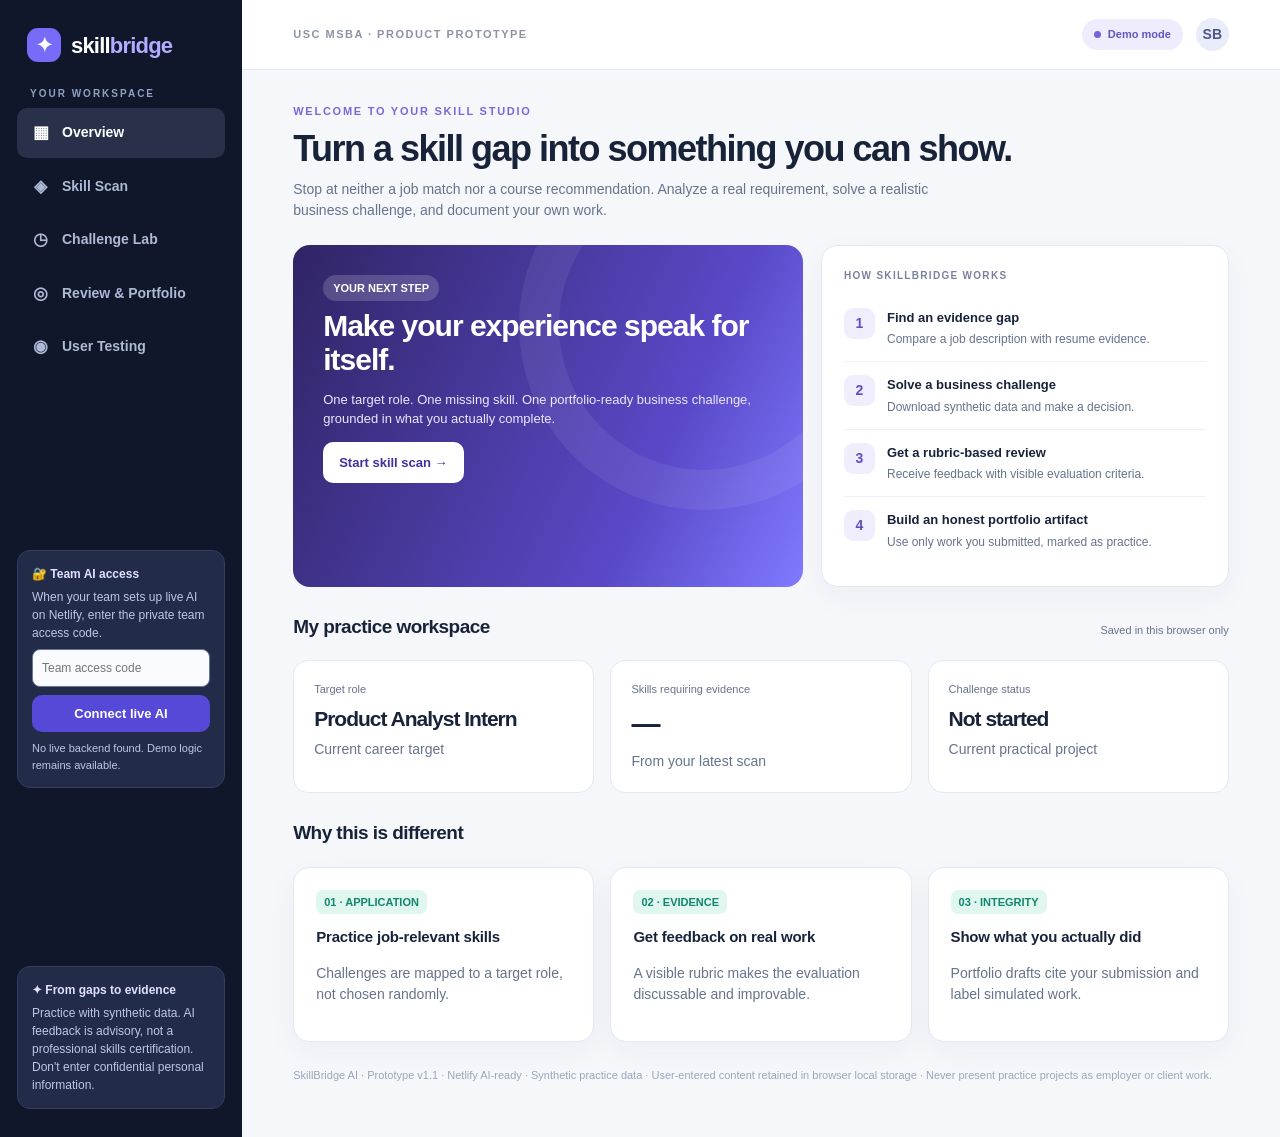
==== public/index.html @ 586b941e "added" ====
<!DOCTYPE html>
<html lang="en"><head><meta charset="UTF-8"><meta name="viewport" content="width=device-width,initial-scale=1.0" />
<title>SkillBridge AI | From Skill Gaps to Proof</title>
<style>
:root{--bg:#f6f7fb;--nav:#10172b;--text:#18233a;--muted:#66738b;--line:#e3e8f2;--accent:#5749d8;--accentlight:#eeecfd;--mint:#0d987b;--mintlight:#dff7ef;--gold:#a66b0e;--goldlight:#fff4da;--card:white;--shadow:0 10px 30px rgba(32,43,80,.045)}*{box-sizing:border-box}body{margin:0;background:var(--bg);color:var(--text);font:14px/1.5 Inter,-apple-system,BlinkMacSystemFont,"Segoe UI",Arial,sans-serif}button,input,textarea,select{font:inherit}button{cursor:pointer}button:focus-visible,a:focus-visible,textarea:focus-visible{outline:3px solid #a5a0ff;outline-offset:2px}.layout{display:flex;min-height:100vh}.sidebar{background:var(--nav);width:242px;flex-shrink:0;padding:28px 17px;color:white;display:flex;flex-direction:column;gap:24px}.logo{font-size:22px;font-weight:850;letter-spacing:-.8px;display:flex;align-items:center;gap:10px;padding:0 10px}.logo-mark{display:grid;place-items:center;background:#766cf9;width:34px;height:34px;border-radius:11px;font-size:20px}.logo b{color:#b3abff}.side-kicker{font-size:10px;text-transform:uppercase;letter-spacing:2px;color:#91a0c1;font-weight:800;padding:0 13px;margin-bottom:7px}.nav{display:flex;flex-direction:column;gap:4px}.nav button{background:transparent;border:0;text-align:left;color:#adb9d5;padding:12px 13px;width:100%;border-radius:10px;display:flex;align-items:center;gap:11px;font-weight:650}.nav button.active,.nav button:hover{background:#28304a;color:#fff}.nav button .sym{font-size:17px;width:21px;text-align:center}.sidebar-bottom{margin-top:auto;background:#222c49;padding:14px;border:1px solid #343d5b;border-radius:13px;font-size:12px;color:#bdc8df}.sidebar-bottom strong{display:block;color:#e2dfff;margin-bottom:5px}.main{flex:1;min-width:0}.topbar{height:70px;background:#fff;border-bottom:1px solid var(--line);display:flex;align-items:center;justify-content:space-between;padding:0 clamp(18px,4vw,52px);gap:12px}.topbar .eyebrow{font-size:11px;letter-spacing:1.5px;font-weight:800;color:#8b93a4}.top-right{display:flex;align-items:center;gap:13px}.mode{display:inline-flex;align-items:center;gap:7px;color:#6158c4;background:var(--accentlight);border-radius:30px;padding:7px 12px;font-weight:750;font-size:11px}.dot{width:7px;height:7px;border-radius:50%;background:#7664dd}.avatar{width:33px;height:33px;display:grid;place-items:center;background:#e9edfa;color:#4f5787;font-weight:850;border-radius:50%}.page{padding:33px clamp(18px,4vw,52px) 54px;max-width:1480px;margin:auto}.page-title{display:flex;align-items:flex-end;justify-content:space-between;gap:20px;margin-bottom:24px}.kicker{font-size:11px;letter-spacing:1.75px;text-transform:uppercase;color:#7868dc;font-weight:850;margin-bottom:8px}h1{font-size:clamp(27px,3vw,36px);letter-spacing:-1.5px;line-height:1.15;margin:0 0 10px;font-weight:850}h2{font-size:19px;letter-spacing:-.55px;margin:0 0 7px}h3{font-size:15px;letter-spacing:-.2px;margin:0 0 7px}.lead{color:var(--muted);font-size:14px;max-width:690px;margin:0}.grid{display:grid;grid-template-columns:1.25fr 1fr;gap:18px}.two{display:grid;grid-template-columns:1fr 1fr;gap:18px}.three{display:grid;grid-template-columns:repeat(3,1fr);gap:16px}.card{background:var(--card);border:1px solid var(--line);border-radius:16px;padding:22px;box-shadow:var(--shadow)}.card.soft{background:#f0effe;border-color:#ddd9fc}.banner{padding:30px;position:relative;overflow:hidden;border-radius:17px;background:linear-gradient(115deg,#302464,#5949c8 70%,#807aff);color:#fff;min-height:210px}.banner:before{content:'';position:absolute;width:290px;height:290px;border-radius:100%;border:40px solid #ffffff11;right:-86px;top:-105px}.banner h2{font-size:30px;letter-spacing:-1px;line-height:1.12;margin:8px 0 13px;max-width:450px}.banner p{font-size:13px;max-width:470px;color:#ebe7ff}.banner .pill{background:#ffffff2c;color:white}.pill{display:inline-flex;padding:5px 10px;background:#f2f2fc;color:#5b56bd;border-radius:100px;font-size:11px;font-weight:800}.btn{display:inline-flex;justify-content:center;align-items:center;gap:8px;padding:11px 16px;border:0;border-radius:10px;background:var(--accent);color:#fff;font-weight:750;font-size:13px;transition:filter .15s;white-space:nowrap}.btn:hover{filter:brightness(1.09)}.btn.secondary{background:#f0eefb;color:#5749c8}.btn.ghost{background:white;border:1px solid #d9deeb;color:#37415e}.btn.dark{background:#fff;color:#3e32a1}.btn.small{padding:8px 11px;font-size:11px}.btn:disabled{opacity:.48;cursor:not-allowed}.stat{padding:20px;background:#fff;border:1px solid var(--line);border-radius:15px}.stat .number{font-size:29px;font-weight:850;letter-spacing:-1px;margin:5px 0}.stat .desc,.muted{color:var(--muted)}.section-head{display:flex;justify-content:space-between;align-items:center;gap:12px;margin:26px 0 12px}.mini{font-size:11px;color:var(--muted)}.step-row{display:flex;gap:12px;align-items:flex-start;padding:13px 0;border-bottom:1px solid #edf0f6}.step-row:last-child{border-bottom:0}.step-index{width:31px;height:31px;background:#f0eefd;color:#5e4fc5;border-radius:9px;display:grid;place-items:center;font-weight:850;flex-shrink:0}.step-row strong{display:block;font-size:13px}.step-row p{margin:3px 0 0;font-size:12px;color:var(--muted)}.progress-track{height:7px;background:#eceffa;border-radius:10px;overflow:hidden}.progress-fill{height:100%;background:#665ad6;border-radius:10px}.tag{display:inline-block;border-radius:7px;padding:4px 8px;background:#eef0f8;color:#626d87;font-size:11px;font-weight:700}.tag.positive{background:var(--mintlight);color:#12866e}.tag.warn{background:var(--goldlight);color:#a06b15}.skill-row{padding:13px 0;border-bottom:1px solid #edf0f5}.skill-row:last-child{border-bottom:0}.skill-top{display:flex;justify-content:space-between;gap:10px;align-items:center;margin-bottom:8px}.input-label{display:block;font-weight:750;font-size:12px;margin:12px 0 7px}.textarea,input[type=text],input[type=number],select{width:100%;border:1px solid #dbe2ef;background:#fff;border-radius:10px;padding:12px 13px;color:#1b2840;outline:none}.textarea:focus,input:focus,select:focus{border-color:#897de8;box-shadow:0 0 0 3px #8177e51a}.textarea{resize:vertical;min-height:150px;line-height:1.55}.textarea.long{min-height:200px}.helper{font-size:11px;color:var(--muted);margin-top:6px}.hstack{display:flex;align-items:center;gap:9px;flex-wrap:wrap}.spaced{display:flex;align-items:center;justify-content:space-between;gap:15px}.hide{display:none!important}.empty{padding:40px 15px;text-align:center;color:var(--muted);border:1px dashed #cfd7e5;border-radius:12px}.empty .emoji{font-size:35px;margin-bottom:8px}.note{font-size:11px;padding:12px 14px;background:#faf6ea;border:1px solid #f4e7c5;color:#8b6b28;border-radius:10px}.note.blue{background:#f1f5fd;border-color:#dfe8f9;color:#54709b}.insight{background:#f7f8fc;border:1px solid #e8ebf4;padding:12px;border-radius:10px;font-size:12px;margin:8px 0}.data-table{width:100%;border-collapse:collapse;font-size:12px}.data-table th,.data-table td{text-align:left;padding:10px 9px;border-bottom:1px solid #edf0f5}.data-table th{color:#75819b;font-size:10px;letter-spacing:.6px;text-transform:uppercase}.data-table td{font-weight:650}.score-ring{width:94px;height:94px;border:11px solid #e9e6fb;border-top-color:#7464dc;border-right-color:#7464dc;border-radius:50%;display:grid;place-items:center;font-size:22px;font-weight:850}.score-card{display:flex;gap:20px;align-items:center}.score-list>div{display:flex;justify-content:space-between;padding:8px 0;border-bottom:1px solid #edf0f6}.score-list>div:last-child{border-bottom:0}.portfolio{background:white;border:1px solid #dce2ef;border-radius:12px;padding:25px}.portfolio-head{border-bottom:3px solid #5c4dd7;padding-bottom:15px;margin-bottom:18px}.portfolio h2{margin:0}.portfolio p{white-space:pre-wrap}.quote{border-left:3px solid #5749d8;padding-left:12px;color:#4f5c77}.toast{position:fixed;bottom:22px;right:26px;color:#fff;background:#202e4d;border-radius:11px;padding:12px 17px;box-shadow:0 13px 24px #1e2d4750;font-size:12px;z-index:10;max-width:350px}.footer{margin-top:25px;color:#9aa5b9;font-size:11px}.chartbar{height:17px;background:#e9eaf5;border-radius:6px;overflow:hidden}.chartbar div{height:100%;background:#7b6cdd;border-radius:6px}.inline-metric{display:flex;justify-content:space-between;align-items:center;margin:12px 0 5px}.subtle-head{color:#78829c;font-size:10px;font-weight:800;text-transform:uppercase;letter-spacing:1.3px;margin:0 0 12px}.challenge-header{background:linear-gradient(115deg,#201a44,#4c3b98);color:#fff;border-radius:15px;padding:25px}.challenge-header h2{font-size:23px}.challenge-header p{color:#dedaf3}.challenge-header .tag{background:#ffffff25;color:#fff}.radio-set{display:flex;flex-wrap:wrap;gap:8px}.radio-set input{display:none}.radio-set label{border:1px solid #dce0ed;border-radius:10px;padding:10px 14px;font-weight:700;color:#66708a;cursor:pointer}.radio-set input:checked+label{border-color:#7264d8;background:#f2efff;color:#5443bc}.checkrow{display:flex;gap:10px;align-items:flex-start}.checkrow input{margin-top:3px}.break{overflow-wrap:anywhere}@media(max-width:1100px){.sidebar{width:210px}.grid,.two{grid-template-columns:1fr}.three{grid-template-columns:1fr 1fr}}@media(max-width:760px){.layout{display:block}.sidebar{width:100%;padding:14px;gap:8px}.logo{font-size:18px}.nav{flex-direction:row;overflow-x:auto}.nav button{white-space:nowrap;font-size:11px;padding:8px 9px}.side-kicker,.sidebar-bottom{display:none}.topbar{height:52px}.page{padding:22px 15px 40px}.three{grid-template-columns:1fr}.page-title{align-items:flex-start;flex-direction:column}.banner h2{font-size:25px}}@media print{.sidebar,.topbar,.no-print{display:none!important}.main,.page{padding:0}.portfolio{border:0}body{background:white}}
</style></head><body>
<div class="layout"><aside class="sidebar"><div class="logo"><span class="logo-mark">✦</span><span>skill<b>bridge</b></span></div><div><div class="side-kicker">YOUR WORKSPACE</div><nav class="nav"><button class="active" data-page="home"><span class="sym">▦</span> Overview</button><button data-page="scan"><span class="sym">◈</span> Skill Scan</button><button data-page="challenge"><span class="sym">◷</span> Challenge Lab</button><button data-page="review"><span class="sym">◎</span> Review & Portfolio</button><button data-page="testing"><span class="sym">◉</span> User Testing</button></nav></div><div class="sidebar-bottom"><strong>🔐 Team AI access</strong><div style="margin:5px 0 7px">When your team sets up live AI on Netlify, enter the private team access code.</div><input id="access-code" type="password" autocomplete="off" placeholder="Team access code" style="padding:9px;width:100%;border:1px solid #67769b;border-radius:8px;background:#fafbff;color:#17213a"/><button onclick="unlockAI()" class="btn" style="width:100%;margin-top:8px;padding:9px">Connect live AI</button><div id="ai-config-hint" style="font-size:11px;margin-top:8px;color:#bdc8df">Checking AI connection…</div></div><div class="sidebar-bottom"><strong>✦ From gaps to evidence</strong>Practice with synthetic data. AI feedback is advisory, not a professional skills certification. Don't enter confidential personal information.</div></aside><main class="main"><header class="topbar"><div class="eyebrow">USC MSBA · PRODUCT PROTOTYPE</div><div class="top-right"><span id="mode-pill" class="mode"><span class="dot"></span>Checking AI…</span><span class="avatar">SB</span></div></header><div class="page">
<section id="page-home"><div class="page-title"><div><div class="kicker">WELCOME TO YOUR SKILL STUDIO</div><h1>Turn a skill gap into something you can show.</h1><p class="lead">Stop at neither a job match nor a course recommendation. Analyze a real requirement, solve a realistic business challenge, and document your own work.</p></div></div><div class="grid"><div class="banner"><span class="pill">YOUR NEXT STEP</span><h2>Make your experience speak for itself.</h2><p>One target role. One missing skill. One portfolio-ready business challenge, grounded in what you actually complete.</p><button class="btn dark" onclick="go('scan')">Start skill scan →</button></div><div class="card"><div class="subtle-head">How SkillBridge works</div><div class="step-row"><div class="step-index">1</div><div><strong>Find an evidence gap</strong><p>Compare a job description with resume evidence.</p></div></div><div class="step-row"><div class="step-index">2</div><div><strong>Solve a business challenge</strong><p>Download synthetic data and make a decision.</p></div></div><div class="step-row"><div class="step-index">3</div><div><strong>Get a rubric-based review</strong><p>Receive feedback with visible evaluation criteria.</p></div></div><div class="step-row"><div class="step-index">4</div><div><strong>Build an honest portfolio artifact</strong><p>Use only work you submitted, marked as practice.</p></div></div></div></div><div class="section-head"><h2>My practice workspace</h2><span class="mini">Saved in this browser only</span></div><div class="three"><div class="stat"><div class="mini">Target role</div><div class="number" style="font-size:21px" id="home-role">Product Analyst</div><div class="desc">Current career target</div></div><div class="stat"><div class="mini">Skills requiring evidence</div><div class="number" id="home-gap">—</div><div class="desc">From your latest scan</div></div><div class="stat"><div class="mini">Challenge status</div><div class="number" style="font-size:21px" id="home-status">Not started</div><div class="desc">Current practical project</div></div></div><div class="section-head"><h2>Why this is different</h2></div><div class="three"><div class="card"><div class="tag positive">01 · APPLICATION</div><h3 style="margin-top:12px">Practice job-relevant skills</h3><p class="muted">Challenges are mapped to a target role, not chosen randomly.</p></div><div class="card"><div class="tag positive">02 · EVIDENCE</div><h3 style="margin-top:12px">Get feedback on real work</h3><p class="muted">A visible rubric makes the evaluation discussable and improvable.</p></div><div class="card"><div class="tag positive">03 · INTEGRITY</div><h3 style="margin-top:12px">Show what you actually did</h3><p class="muted">Portfolio drafts cite your submission and label simulated work.</p></div></div></section>
<section id="page-scan" class="hide"><div class="page-title"><div><div class="kicker">STAGE 01 / TARGET & EVIDENCE</div><h1>Skill Scan</h1><p class="lead">Paste a job description and resume summary. Find which required skills lack explicit evidence in the text—not which skills you do or don't truly possess.</p></div><button class="btn secondary" onclick="loadSample()">↻ Load sample student</button></div><div class="two"><div class="card"><label class="input-label" for="role">Target role</label><input id="role" type="text" value="Product Analyst Intern"/><label class="input-label" for="job">Target job description</label><textarea id="job" class="textarea long" placeholder="Paste a real job description or use the sample..."></textarea><div class="helper">Avoid personal identifiers. Text is retained locally unless you choose the optional AI connection.</div></div><div class="card"><label class="input-label" for="resume">Your resume or experience summary</label><textarea id="resume" class="textarea long" placeholder="Paste your experience, skills and past projects..."></textarea><div class="note blue" style="margin-top:14px"><strong>Important:</strong> A missing keyword is an evidence gap, not proof of missing competence. Review and edit all suggestions yourself.</div></div></div><div class="hstack" style="margin:19px 0"><button class="btn" onclick="scanSkills()">✦ Analyze evidence gaps</button><span class="mini" id="scan-method">Local keyword-based analysis available</span></div><div id="scan-results" class="hide"><div class="section-head"><h2>Skill evidence map</h2><span class="mini">Job wording vs. resume wording</span></div><div class="two"><div class="card"><h3>Required capabilities</h3><div id="skill-list"></div></div><div class="card"><h3>Suggested next challenge</h3><div id="challenge-recommend"></div><div class="note blue" style="margin-top:16px">Skills can be present under different wording. The scan is a starting point for human review; it is not a validated hiring assessment.</div></div></div></div></section>
<section id="page-challenge" class="hide"><div class="page-title"><div><div class="kicker">STAGE 02 / PRACTICAL WORK</div><h1>Challenge Lab</h1><p class="lead">Solve a realistic, synthetic business case. Choose your case, inspect its data and defend a recommendation.</p></div><button class="btn secondary" onclick="downloadCSV()">↓ Download case data (.csv)</button></div><div class="card" style="margin-bottom:16px"><label class="input-label" for="case-select">Choose your practice challenge</label><select id="case-select" onchange="onCaseChange()"><option value="ab">A/B testing · Product Analyst</option><option value="churn">Customer churn · Business Analyst</option><option value="price">Pricing decision · Strategy Analyst</option></select></div><div class="challenge-header"><div class="tag" id="case-tag">PRODUCT EXPERIMENTATION</div><h2 id="case-title" style="margin-top:11px">Should TripNest launch its booking feature?</h2><p id="case-intro"></p></div><div class="two" style="margin-top:16px"><div class="card"><h3>Case dataset</h3><p class="mini">Synthetic practice data — not real company results.</p><div style="overflow-x:auto" id="case-table"></div></div><div class="card"><h3>Your assignment</h3><div id="case-questions"></div><div class="note blue" style="margin-top:15px">Focus on the business outcome, assumptions and the limits of your evidence. Unsupported claims will not earn credit.</div></div></div><div class="card" style="margin-top:16px"><h3>Submit your work</h3><label class="input-label" for="decision">Business decision</label><select id="decision"><option value="">Choose a recommendation...</option><option value="launch">Launch</option><option value="iterate">Iterate / run a longer test</option><option value="no">Do not launch yet</option></select><label class="input-label" for="analysis">Analysis and calculations</label><textarea id="analysis" class="textarea" placeholder="Show your reasoning, calculations and relevant evidence..."></textarea><label class="input-label" for="recommendation">Recommendation and next steps</label><textarea id="recommendation" class="textarea" placeholder="What should the business do? What should be checked next?"></textarea><div class="hstack" style="margin-top:15px"><button class="btn" onclick="evaluate()">✓ Evaluate submission</button><button class="btn secondary" onclick="loadWorkedSample()">Load sample response (demo)</button><span class="mini">Scores are coaching indicators, not independent grades.</span></div></div></section>
<section id="page-review" class="hide"><div class="page-title"><div><div class="kicker">STAGE 03 / REVIEW & EVIDENCE</div><h1>Feedback & Portfolio</h1><p class="lead">See the rubric result and generate a portfolio summary based only on your actual submission.</p></div><button class="btn secondary" onclick="go('challenge')">← Revise challenge</button></div><div id="review-empty" class="empty"><div class="emoji">◎</div><h3>No evaluated submission yet</h3><p>Complete a challenge and click Evaluate submission to receive a rubric-based review.</p><button class="btn" onclick="go('challenge')">Open Challenge Lab</button></div><div id="review-content" class="hide"><div class="two"><div class="card"><h3>Assessment snapshot</h3><div class="score-card"><div class="score-ring"><span id="score-total">—</span></div><div><strong id="score-label">Rubric review</strong><div class="muted mini" id="score-method">5 criteria × 20 points each</div><div class="tag warn" style="margin-top:8px">Advisory only</div></div></div><div class="score-list" id="score-details" style="margin-top:16px"></div></div><div class="card"><h3>Actionable coaching</h3><div id="feedback-list"></div><div class="note blue" style="margin-top:15px">The offline evaluator uses explicit rules and cannot verify whether your calculations are all correct. Have a human review the case if you need authoritative feedback.</div></div></div><div class="section-head"><h2>Portfolio artifact</h2><div class="hstack"><button class="btn secondary small" onclick="downloadPortfolio()">↓ Download Markdown</button><button class="btn ghost small" onclick="window.print()">Print / save PDF</button></div></div><article class="portfolio" id="portfolio"></article></div></section>
<section id="page-testing" class="hide"><div class="page-title"><div><div class="kicker">STAGE 04 / VOICE OF CUSTOMER</div><h1>Prototype feedback</h1><p class="lead">Collect feedback from real testers, export it and document a product improvement. No feedback is prepopulated or invented.</p></div><button class="btn ghost" onclick="exportFeedback()">↓ Export responses (.csv)</button></div><div class="two"><div class="card"><h3>After testing the app...</h3><label class="input-label" for="test-role">Tester description (no name required)</label><select id="test-role"><option>Current USC MSBA student</option><option>Incoming USC MSBA student</option><option>Other student</option><option>Other tester</option></select><label class="input-label" for="test-relevance">Was the skill gap useful?</label><select id="test-relevance"><option value="">Select 1–5</option><option value="1">1 — Not useful</option><option value="2">2</option><option value="3">3</option><option value="4">4</option><option value="5">5 — Very useful</option></select><label class="input-label" for="test-case">Was the practice challenge relevant to your target job?</label><select id="test-case"><option value="">Select 1–5</option><option value="1">1 — Not relevant</option><option value="2">2</option><option value="3">3</option><option value="4">4</option><option value="5">5 — Very relevant</option></select><label class="input-label" for="test-trust">Would you trust the feedback without human review?</label><select id="test-trust"><option value="">Select</option><option>No</option><option>Only with verification</option><option>Yes</option></select><label class="input-label" for="test-improve">What is the single most important improvement?</label><textarea id="test-improve" class="textarea" style="min-height:95px" placeholder="Describe one confusing or missing feature..."></textarea><button class="btn" style="margin-top:15px" onclick="saveFeedback()">Save feedback locally</button><p class="helper">Saved on this device only. If multiple testers use different devices, collect centrally via Google Forms instead.</p></div><div class="card"><h3>Real testing evidence</h3><div class="three" style="grid-template-columns:1fr 1fr"><div class="stat"><div class="mini">Recorded local feedback entries</div><div class="number" id="feedback-count">0</div></div><div class="stat"><div class="mini">Average relevance rating</div><div class="number" id="feedback-avg">—</div></div></div><div class="section-head"><h3>Recent feedback</h3><span class="mini">Actual responses only</span></div><div id="feedback-entries" class="empty">No feedback recorded yet.</div><div class="note" style="margin-top:17px">For the competition: test with real users, collect feedback, make one product change, and show before/after evidence. This app cannot claim those steps are completed until your team does them.</div></div></div></section>
<footer class="footer no-print">SkillBridge AI · Prototype v1.1 · Netlify AI-ready · Synthetic practice data · User-entered content retained in browser local storage · Never present practice projects as employer or client work.</footer>
</div></main></div><div id="toast" class="toast hide"></div>
<script>
'use strict';
const $=id=>document.getElementById(id); const STORE='skillbridge_v1';let state={role:'Product Analyst Intern',job:'',resume:'',skills:[],case:'ab',submission:null,review:null,feedback:[],sampleLoaded:false};
try{const saved=JSON.parse(localStorage.getItem(STORE)||'{}');if(saved&&typeof saved==='object')state={...state,...saved}}catch(e){}
const sampleJob=`Product Analyst Intern: Work with SQL and Python to analyze product metrics, conversion funnels and retention. Design A/B tests, evaluate experiment results and statistical significance, build dashboards, and communicate actionable recommendations to business partners.`;
const sampleResume=`USC MS Business Analytics student. Built SQL queries to segment customer orders, analyzed customer data in Python pandas, created Tableau dashboards, and presented a team analysis to classmates. Interested in product strategy.`;
if(!state.job)state.job=sampleJob;if(!state.resume)state.resume=sampleResume;
const SYNS=[{name:'SQL',terms:['sql','postgresql','mysql','database queries'],key:'sql'},{name:'Python',terms:['python','pandas','numpy'],key:'python'},{name:'A/B Testing',terms:['a/b test','a/b testing','ab test','experimentation','experiment design','controlled experiment'],key:'ab'},{name:'Statistics',terms:['statistics','statistical','p-value','hypothesis testing','confidence interval'],key:'ab'},{name:'Product Metrics',terms:['product metrics','conversion funnel','conversion rate','retention','product analytics'],key:'ab'},{name:'Dashboards',terms:['dashboard','tableau','power bi','looker'],key:'churn'},{name:'Pricing Analysis',terms:['pricing','price elasticity','unit economics','profitability'],key:'price'},{name:'Customer Analytics',terms:['customer segment','customer analytics','cohort analysis','customer churn'],key:'churn'},{name:'Business Communication',terms:['present','stakeholder','business recommendations','communicate'],key:'ab'}];
const CASES={
ab:{label:'PRODUCT EXPERIMENTATION',title:'Should TripNest launch a new booking feature?',intro:'TripNest ran a synthetic A/B experiment on a new booking interface. Bookings increased, but cancellations also increased. Assess the full customer outcome, not just the headline conversion rate.',head:['Group','Visitors','Bookings','Cancellations','Completed stays'],rows:[['Control',2000,100,20,80],['Variant',2000,115,42,73]],csv:'group,visitors,bookings,cancellations,completed_stays\nControl,2000,100,20,80\nVariant,2000,115,42,73\n',questions:['Calculate booking conversion rates for both groups.','Calculate cancellation rates and completed-stay rates.','Recommend launch, iterate, or do not launch, with risks and next steps.'],rubric:[['Booking conversion','booking','5.75'],['Cancellation risk','cancellation','42'],['Completed-stay outcome','completed','73'],['Decision rationale','decision','recommend'],['Uncertainty & next steps','uncertainty','test']]},
churn:{label:'CUSTOMER RETENTION',title:'Which accounts should the company contact first?',intro:'A synthetic subscription company needs a targeted retention plan. Identify accounts showing potential churn signals and propose a responsible intervention.',head:['Customer','Days inactive','Tickets','Monthly $'],rows:[['C101',12,0,120],['C102',62,3,80],['C103',49,2,150],['C104',8,1,110],['C105',75,4,70],['C106',40,0,140],['C107',56,1,95],['C108',67,2,90]],csv:'customer_id,days_inactive,support_tickets,monthly_spend\nC101,12,0,120\nC102,62,3,80\nC103,49,2,150\nC104,8,1,110\nC105,75,4,70\nC106,40,0,140\nC107,56,1,95\nC108,67,2,90\n',questions:['Define a simple transparent risk rule and identify the priority accounts.','Show SQL or describe the filters you would use.','Explain the intervention and how you would validate whether it works.'],rubric:[['Transparent risk rule','risk','45'],['Correct priority accounts','accounts','C102'],['Analytical method','method','SQL'],['Business recommendation','decision','outreach'],['Validation & limitations','uncertainty','test']]},
price:{label:'PRICING STRATEGY',title:'Which price maximizes contribution profit?',intro:'A synthetic subscription product faces three potential price points. Choose a price using contribution profit—not revenue alone—and explain risks to the decision.',head:['Price $','Est. customers','Variable cost / customer'],rows:[[20,500,8],[25,450,8],[30,320,8]],csv:'price,estimated_customers,variable_cost_per_customer\n20,500,8\n25,450,8\n30,320,8\n',questions:['Calculate contribution profit (price minus variable cost) × demand at each price.','Recommend a price and explain why.','Discuss uncertainty in estimated demand and how to test the recommendation.'],rubric:[['Unit economics','unit','variable'],['Profit calculation','calculation','7650'],['Compare alternatives','alternatives','6000'],['Price recommendation','decision','25'],['Risk & verification','uncertainty','test']]}
};
const save=()=>{try{localStorage.setItem(STORE,JSON.stringify(state))}catch(e){}};
const esc=x=>String(x??'').replace(/[&<>"']/g,c=>({'&':'&amp;','<':'&lt;','>':'&gt;','"':'&quot;',"'":'&#39;'}[c]));
function notify(t){$('toast').textContent=t;$('toast').classList.remove('hide');clearTimeout(window.toastHandle);window.toastHandle=setTimeout(()=>$('toast').classList.add('hide'),3800)}
function go(page){for(const x of ['home','scan','challenge','review','testing'])$('page-'+x).classList.toggle('hide',x!==page);document.querySelectorAll('.nav button').forEach(b=>b.classList.toggle('active',b.dataset.page===page));if(page==='home')updateHome();if(page==='review')renderReview();if(page==='testing')renderTest();window.scrollTo({top:0,behavior:'smooth'})}
document.querySelectorAll('.nav button').forEach(b=>b.addEventListener('click',()=>go(b.dataset.page)));
function loadSample(){state.role='Product Analyst Intern';state.job=sampleJob;state.resume=sampleResume;$('role').value=state.role;$('job').value=state.job;$('resume').value=state.resume;save();notify('Sample student and job loaded')}
$('role').value=state.role;$('job').value=state.job;$('resume').value=state.resume;
function includesAny(text,terms){const t=text.toLowerCase();return terms.some(term=>t.includes(term))}
function fallbackScan(job,resume){const req=SYNS.filter(s=>includesAny(job,s.terms)).map(s=>({...s,found:includesAny(resume,s.terms)}));if(!req.length)return SYNS.slice(0,5).map(s=>({...s,found:includesAny(resume,s.terms),source:'generic suggestion'}));return req}
const ACCESS_STORAGE='skillbridge_team_access_session';
let aiEnabled=false, backendConfigured=false;
function updateMode(label,color='#7664dd'){$('mode-pill').innerHTML='<span class="dot" style="background:'+color+'"></span>'+esc(label)}
async function aiRequest(path,payload){
  const code=sessionStorage.getItem(ACCESS_STORAGE)||'';
  const r=await fetch(path,{method:'POST',headers:{'Content-Type':'application/json','X-SkillBridge-Code':code},body:JSON.stringify(payload)});
  let obj={};try{obj=await r.json()}catch(e){throw new Error('Invalid AI server response')}
  if(!r.ok)throw new Error(obj.error||`Request failed (${r.status})`);
  return obj;
}
async function unlockAI(quiet=false){
 const c=$('access-code').value.trim()||sessionStorage.getItem(ACCESS_STORAGE)||'';
 if(!c){if(!quiet)notify('Enter the team access code first.');return}
 try{
  const r=await fetch('/api/status',{method:'POST',headers:{'X-SkillBridge-Code':c}});
  const data=await r.json();if(!r.ok||!data.ai_enabled)throw new Error(data.error||'Incorrect team code');
  sessionStorage.setItem(ACCESS_STORAGE,c);aiEnabled=true;
  updateMode('Live AI connected','#0d987b');
  $('ai-config-hint').textContent='Connected: skill scans and reviews use real AI.';
  $('scan-method').textContent='Live AI connection enabled';
  if(!quiet)notify('AI connected! Try Skill Scan.');
 }catch(e){aiEnabled=false;sessionStorage.removeItem(ACCESS_STORAGE);updateMode('Demo mode');if(!quiet)notify('Could not connect AI: '+e.message)}
}
async function checkAISetup(){
  try{
   const r=await fetch('/api/status');if(!r.ok)throw new Error('No live AI backend');
   const d=await r.json();backendConfigured=!!d.configured;
   if(!backendConfigured){updateMode('Demo mode');$('ai-config-hint').textContent='AI is not configured in Netlify yet.';return}
   updateMode('AI ready · enter code','#c18a36');
   $('ai-config-hint').textContent='AI backend ready. Enter the team access code.';
   const saved=sessionStorage.getItem(ACCESS_STORAGE);if(saved){$('access-code').value=saved;await unlockAI(true)}
  }catch(e){updateMode('Demo mode');$('ai-config-hint').textContent='No live backend found. Demo logic remains available.'}
}
checkAISetup();
async function scanSkills(){state.role=$('role').value.trim()||'Analytics role';state.job=$('job').value.trim();state.resume=$('resume').value.trim();if(!state.job||!state.resume){notify('Add a job description and a resume summary first');return}let found=fallbackScan(state.job,state.resume);let method='Local evidence keyword match';if(aiEnabled){try{const out=await aiRequest('/api/skill-gap',{job:state.job,resume:state.resume});if(Array.isArray(out.skills)&&out.skills.length){found=out.skills.filter(s=>s&&s.name).slice(0,12).map(s=>({name:s.name,found:!!s.found,key:s.key||'ab'}));method='AI text comparison'}}catch(e){notify('AI scan error: '+e.message+' — using demo scan')}}state.skills=found;state.scanMethod=method;state.review=null;state.submission=null;state.sampleLoaded=false;save();renderScan();updateHome();notify('Evidence scan complete: '+method)}
function renderScan(){if(!state.skills.length){$('scan-results').classList.add('hide');return}$('scan-results').classList.remove('hide');$('skill-list').innerHTML=state.skills.map(s=>`<div class="skill-row"><div class="skill-top"><strong>${esc(s.name)}</strong><span class="tag ${s.found?'positive':'warn'}">${s.found?'Evidence found':'Evidence gap'}</span></div><div class="progress-track"><div class="progress-fill" style="width:${s.found?'92%':'28%'};background:${s.found?'#0a9c79':'#cb9226'}"></div></div></div>`).join('');const gaps=state.skills.filter(s=>!s.found);const target=gaps.find(s=>['ab','churn','price'].includes(s.key))||gaps[0];const kind=target?.key||'ab';$('challenge-recommend').innerHTML=`<div class="kicker">RECOMMENDED FOR ${esc(state.role)}</div><h2>${esc(target?.name||'Applied business analysis')}</h2><p class="muted">This capability has limited explicit evidence in the supplied text. Practice it through a short, structured case.</p><div class="insight"><strong>${esc(CASES[kind].title)}</strong><br>${esc(CASES[kind].intro)}</div><button class="btn" onclick="chooseCase('${kind}')">Start recommended challenge →</button><p class="helper">Analysis method: ${esc(state.scanMethod||'Local matching')}</p>`}
function chooseCase(key){state.case=key;save();renderCase();go('challenge')}
function onCaseChange(){state.case=$('case-select').value;state.submission=null;state.review=null;state.sampleLoaded=false;save();renderCase()}
function renderCase(){const d=CASES[state.case]||CASES.ab;$('case-select').value=state.case;$('case-tag').textContent=d.label;$('case-title').textContent=d.title;$('case-intro').textContent=d.intro;$('case-table').innerHTML=`<table class="data-table"><thead><tr>${d.head.map(x=>`<th>${esc(x)}</th>`).join('')}</tr></thead><tbody>${d.rows.map(row=>`<tr>${row.map(x=>`<td>${esc(x)}</td>`).join('')}</tr>`).join('')}</tbody></table>`;$('case-questions').innerHTML=d.questions.map((x,i)=>`<div class="step-row"><span class="step-index">${i+1}</span><p style="color:#293450">${esc(x)}</p></div>`).join('');$('decision').value=state.submission?.case===state.case?state.submission.decision:'';$('analysis').value=state.submission?.case===state.case?state.submission.analysis:'';$('recommendation').value=state.submission?.case===state.case?state.submission.recommendation:''}
function download(name,content,mime='text/plain'){const u=URL.createObjectURL(new Blob([content],{type:mime}));const a=document.createElement('a');a.href=u;a.download=name;document.body.appendChild(a);a.click();a.remove();setTimeout(()=>URL.revokeObjectURL(u),700)}
function downloadCSV(){download(`skillbridge_${state.case}_synthetic.csv`,CASES[state.case].csv,'text/csv')}
const has=(s,p)=>new RegExp(p,'i').test(s);
function rubric(caseName,decision,analysis,recommendation){const text=(analysis+' '+recommendation).toLowerCase();let items=[];
if(caseName==='ab')items=[['Booking conversion',has(text,'5\\.?0?%|5 percent|0\\.05')?20:has(text,'book|conversion|visitors')?10:0,'Control 5.0%; variant 5.75% (+0.75 percentage points).'],['Cancellation risk',has(text,'(42|36\\.?5|20%)')&&has(text,'cancel')?20:has(text,'cancel')?10:0,'Control 20/100=20%; variant 42/115≈36.5%.'],['Completed-stay outcome',has(text,'(73|80|3\\.?65|4\\.?0)')&&has(text,'complet|stay')?20:has(text,'complet|stay')?10:0,'Control 80/2000=4.0%; variant 73/2000=3.65%.'],['Decision rationale',decision==='no'&&has(text,'cancel|complete|risk|outcome')?20:decision&&has(text,'cancel|complete|risk|outcome|book')?10:0,'A defensible answer is do not launch yet; the completed-stay rate fell.'],['Uncertainty and validation',has(text,'(longer|power|sample|statistic|significan|confidence|follow.up|test|segment|replicat)')&&has(text,'(monitor|test|segment|sample|random|uncertain|week|measure)')?20:has(text,'test|sample|uncertain|monitor')?10:0,'Avoid claiming significance from these totals; test over time and monitor completed stays and complaints.']];
if(caseName==='churn')items=[['Transparent risk rule',has(text,'(45|threshold|50 days)')&&has(text,'(ticket|support|inactive)')?20:has(text,'risk|inactive|ticket')?10:0,'An example risk rule is days inactive >45 AND tickets >=2.'],['Priority accounts',has(text,'c102')&&has(text,'c103')&&has(text,'c105')&&has(text,'c108')?20:has(text,'c102|c105')?10:0,'Using that rule: C102, C103, C105 and C108.'],['Analytical method',has(text,'(select|where|and)')&&has(text,'(days|ticket|inactive)')?20:has(text,'sql|filter|query')?10:0,'Show a filter or SQL with both risk conditions.'],['Business recommendation',has(text,'(outreach|contact|support|retention)')&&decision?20:has(text,'contact|retention|support')?10:0,'Explain targeted, respectful outreach and what action the team should take.'],['Validation and limitations',has(text,'(holdout|control|random|test)')&&has(text,'(churn|retention|impact|outcome)')?20:has(text,'test|measure|uncertain')?10:0,'Risk signals are not proof of churn; test outreach with a holdout.']];
if(caseName==='price')items=[['Contribution margin',has(text,'(margin|contribution)')&&has(text,'(cost|variable|price)')?20:has(text,'cost|margin|contribution')?10:0,'Contribution profit = (price−$8)×estimated customers.'],['Correct calculations',has(text,'6000')&&has(text,'7650')&&has(text,'7040')?20:has(text,'7650|7,650')?10:0,'Profits: $6,000 / $7,650 / $7,040 at $20/$25/$30.'],['Compare alternatives',has(text,'(20|\\$20)')&&has(text,'(25|\\$25)')&&has(text,'(30|\\$30)')?20:has(text,'alternative|compare|different')?10:0,'Evaluate all three prices, not just the winner.'],['Price decision',has(text,'(25|\\$25)')&&decision?20:has(text,'25|price')?10:0,'$25 has highest estimated contribution profit.'],['Risk and validation',has(text,'(test|pilot|experiment|elasticity)')&&has(text,'(demand|estimate|uncertain|customer)')?20:has(text,'risk|test|uncertain')?10:0,'Demand estimates are assumptions; run a pilot and assess churn or customer response.']];
return items.map(([name,score,standard])=>({name,score,standard,note:score===20?'Core evidence detected':score===10?'Partial evidence found — check the criterion':'No matching evidence found in the written answer'}))}
async function evaluate(){const decision=$('decision').value,analysis=$('analysis').value.trim(),recommendation=$('recommendation').value.trim();if(!decision||analysis.length<25||recommendation.length<20){notify('Choose a decision and add a substantive analysis and recommendation');return}state.submission={case:state.case,decision,analysis,recommendation,completed_at:new Date().toISOString()};let items=rubric(state.case,decision,analysis,recommendation);let method='Deterministic keyword-coaching rubric';if(aiEnabled){try{const d=await aiRequest('/api/review',{case:state.case,case_context:CASES[state.case],submission:state.submission});if(Array.isArray(d.criteria)&&d.criteria.length===5){items=d.criteria.map((r,i)=>({name:String(r.name||items[i].name),score:Math.max(0,Math.min(20,Number(r.score)||0)),note:String(r.note||''),standard:items[i].standard}));method='AI rubric review'}}catch(e){notify('AI review error: '+e.message+' — using demo rubric')}}state.review={items,total:items.reduce((a,b)=>a+b.score,0),method,date:new Date().toISOString()};save();updateHome();go('review');notify('Submission evaluated; portfolio draft is ready')}
function renderReview(){const hasResult=!!state.review&&!!state.submission;$('review-empty').classList.toggle('hide',hasResult);$('review-content').classList.toggle('hide',!hasResult);if(!hasResult)return;const r=state.review;$('score-total').textContent=r.total+'/100';$('score-label').textContent=r.total>=80?'Strong first draft':r.total>=50?'Good start — revise':'Needs deeper evidence';$('score-method').textContent=r.method;$('score-details').innerHTML=r.items.map(x=>`<div><span>${esc(x.name)}</span><strong>${x.score}/20</strong></div>`).join('');$('feedback-list').innerHTML=r.items.map(x=>`<div class="insight"><strong>${esc(x.name)} · ${x.score}/20</strong><p style="margin:4px 0">${esc(x.note)}</p><span class="muted">Reference check: ${esc(x.standard)}</span></div>`).join('');const s=state.submission,caseObj=CASES[s.case],decisionLabel={launch:'Launch',iterate:'Iterate or extend the test',no:'Do not launch yet'}[s.decision];$('portfolio').innerHTML=`<div class="portfolio-head"><div class="kicker">${state.sampleLoaded?'WORKED EXAMPLE / DEMO ANSWER':'PRACTICE CASE STUDY · SYNTHETIC DATA'}</div><h2>${esc(caseObj.title)}</h2><p class="mini">Developed through SkillBridge · ${esc(new Date(s.completed_at).toLocaleDateString())} · ${esc(state.role)}</p></div><h3>Business context</h3><p>${esc(caseObj.intro)}</p><h3>Data and task</h3><p>${esc(caseObj.questions.join(' '))}</p><h3>My analysis</h3><p>${esc(s.analysis)}</p><h3>My recommendation</h3><p><strong>${esc(decisionLabel)}.</strong> ${esc(s.recommendation)}</p><h3>Learning evidence</h3><p>The student's submitted solution was reviewed using a transparent practice rubric. This review is not independent proof of professional competence.</p><div class="note"><strong>Disclosure:</strong> Simulated educational project. Dataset is synthetic. ${state.sampleLoaded?'This response was provided by the app as a worked example, not created by the student. ':''}Not employer work, client work, or a validated professional certification.</div>`}
function makeMarkdown(){const s=state.submission;if(!s)return'';const c=CASES[s.case];return `# ${c.title}\n\n**${state.sampleLoaded?'WORKED EXAMPLE PROVIDED BY THE APP — NOT STUDENT-ORIGINAL WORK':'Practice project — synthetic data (not client work)'}**\n\nTarget role: ${state.role}\nDate: ${new Date(s.completed_at).toLocaleDateString()}\n\n## Business context\n${c.intro}\n\n## Assignment\n${c.questions.map(x=>'- '+x).join('\n')}\n\n## My analysis\n${s.analysis}\n\n## Decision\n${({launch:'Launch',iterate:'Iterate / run a longer test',no:'Do not launch yet'})[s.decision]}\n\n## My recommendation and next steps\n${s.recommendation}\n\n## Disclosure\nThis is a synthetic educational challenge and not actual company work. ${state.sampleLoaded?'The written response was loaded from the built-in worked sample, not created independently by the student. ':''}AI or rule-based rubric feedback should be verified independently.\n`}
function downloadPortfolio(){if(!state.submission){notify('Complete a challenge first');return}download(`skillbridge_${state.submission.case}_portfolio.md`,makeMarkdown(),'text/markdown')}
function loadWorkedSample(){const variants={ab:{decision:'no',analysis:'Control booking conversion was 100/2000 = 5.0%; variant 115/2000 = 5.75% (+0.75 percentage points). Cancellations increased: control 20/100 = 20%; variant 42/115 = 36.5%. Completed stays fell from 80 to 73, or from 4.0% to 3.65% of visitors. This is a worse final customer outcome despite more bookings.',recommendation:'Do not launch yet. Investigate why cancellation risk increased. Run a longer randomized test across weekdays and weekends, measure completed stays and complaints, and estimate uncertainty before a rollout.'},churn:{decision:'iterate',analysis:'An example transparent risk rule is days inactive >45 AND support tickets >=2. Priority accounts: C102, C103, C105, C108. A SQL method is SELECT customer_id FROM accounts WHERE days_inactive > 45 AND support_tickets >= 2; Risk segments describe signals, not confirmed churn.',recommendation:'Iterate a targeted support outreach pilot for the four accounts, measure retention with a randomized holdout, and monitor complaint rates. Confirm business and consent constraints before contact.'},price:{decision:'iterate',analysis:'Contribution profit = (price - variable cost) × customers. At $20: (20-8)×500=$6000. At $25: (25-8)×450=$7650. At $30: (30-8)×320=$7040. The middle price wins on estimated contribution profit, though these demand estimates are assumptions.',recommendation:'Pilot $25 pricing, then test demand elasticity, conversion and retention. Monitor customer reaction and reassess the projections before an irreversible launch.'}};const s=variants[state.case];$('decision').value=s.decision;$('analysis').value=s.analysis;$('recommendation').value=s.recommendation;state.sampleLoaded=true;save();notify('Worked example loaded — exports will be labeled as sample work')}
function updateHome(){$('home-role').textContent=state.role||'Not selected';$('home-gap').textContent=state.skills.length?state.skills.filter(x=>!x.found).length:'—';$('home-status').textContent=state.review?'Reviewed':state.submission?'Submitted':'Not started'}
function saveFeedback(){const role=$('test-role').value,relevance=$('test-relevance').value,caseRel=$('test-case').value,trust=$('test-trust').value,improve=$('test-improve').value.trim();if(!relevance||!caseRel||!trust||improve.length<5){notify('Please fill in both ratings, trust and an improvement suggestion');return}state.feedback.push({role,relevance:Number(relevance),case_relevance:Number(caseRel),trust,improvement:improve,date:new Date().toISOString()});save();$('test-relevance').value='';$('test-case').value='';$('test-trust').value='';$('test-improve').value='';renderTest();notify('Feedback saved locally — export before changing devices')}
function renderTest(){const items=state.feedback||[];$('feedback-count').textContent=items.length;$('feedback-avg').textContent=items.length?(items.reduce((t,x)=>t+x.case_relevance,0)/items.length).toFixed(1)+'/5':'—';$('feedback-entries').classList.toggle('empty',!items.length);$('feedback-entries').innerHTML=items.length?items.slice(-6).reverse().map(x=>`<div class="insight"><strong>${esc(x.role)} · Challenge relevance ${x.case_relevance}/5</strong><p style="margin:5px 0">${esc(x.improvement)}</p><span class="mini">${esc(new Date(x.date).toLocaleString())}</span></div>`).join(''):'No feedback recorded yet.'}
function csvCell(s){return '"'+String(s??'').replace(/"/g,'""')+'"'}
function exportFeedback(){const items=state.feedback||[];if(!items.length){notify('No feedback exists yet. Nothing to export.');return}const cols=['date','role','relevance','case_relevance','trust','improvement'];const csv=cols.join(',')+'\n'+items.map(x=>cols.map(c=>csvCell(x[c])).join(',')).join('\n');download('skillbridge_actual_local_feedback.csv',csv,'text/csv')}
renderCase();renderScan();renderTest();updateHome();
</script></body></html>
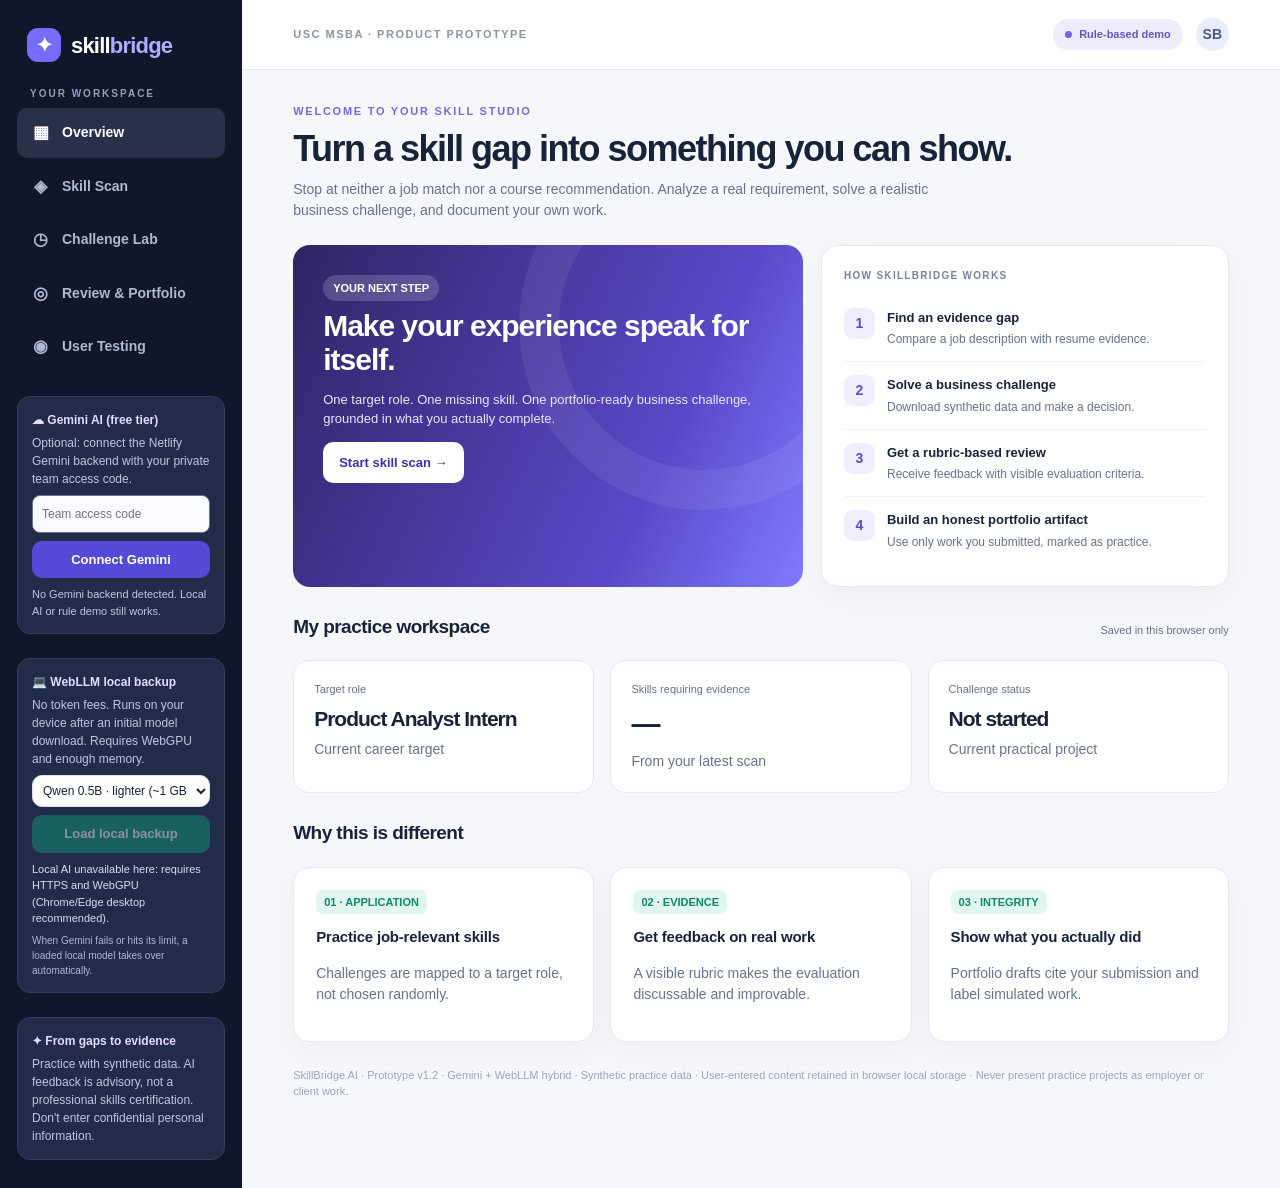
==== commit 0fc71b29: "Update" ====
--- a/public/index.html
+++ b/public/index.html
@@ -4,14 +4,15 @@
 <style>
 :root{--bg:#f6f7fb;--nav:#10172b;--text:#18233a;--muted:#66738b;--line:#e3e8f2;--accent:#5749d8;--accentlight:#eeecfd;--mint:#0d987b;--mintlight:#dff7ef;--gold:#a66b0e;--goldlight:#fff4da;--card:white;--shadow:0 10px 30px rgba(32,43,80,.045)}*{box-sizing:border-box}body{margin:0;background:var(--bg);color:var(--text);font:14px/1.5 Inter,-apple-system,BlinkMacSystemFont,"Segoe UI",Arial,sans-serif}button,input,textarea,select{font:inherit}button{cursor:pointer}button:focus-visible,a:focus-visible,textarea:focus-visible{outline:3px solid #a5a0ff;outline-offset:2px}.layout{display:flex;min-height:100vh}.sidebar{background:var(--nav);width:242px;flex-shrink:0;padding:28px 17px;color:white;display:flex;flex-direction:column;gap:24px}.logo{font-size:22px;font-weight:850;letter-spacing:-.8px;display:flex;align-items:center;gap:10px;padding:0 10px}.logo-mark{display:grid;place-items:center;background:#766cf9;width:34px;height:34px;border-radius:11px;font-size:20px}.logo b{color:#b3abff}.side-kicker{font-size:10px;text-transform:uppercase;letter-spacing:2px;color:#91a0c1;font-weight:800;padding:0 13px;margin-bottom:7px}.nav{display:flex;flex-direction:column;gap:4px}.nav button{background:transparent;border:0;text-align:left;color:#adb9d5;padding:12px 13px;width:100%;border-radius:10px;display:flex;align-items:center;gap:11px;font-weight:650}.nav button.active,.nav button:hover{background:#28304a;color:#fff}.nav button .sym{font-size:17px;width:21px;text-align:center}.sidebar-bottom{margin-top:auto;background:#222c49;padding:14px;border:1px solid #343d5b;border-radius:13px;font-size:12px;color:#bdc8df}.sidebar-bottom strong{display:block;color:#e2dfff;margin-bottom:5px}.main{flex:1;min-width:0}.topbar{height:70px;background:#fff;border-bottom:1px solid var(--line);display:flex;align-items:center;justify-content:space-between;padding:0 clamp(18px,4vw,52px);gap:12px}.topbar .eyebrow{font-size:11px;letter-spacing:1.5px;font-weight:800;color:#8b93a4}.top-right{display:flex;align-items:center;gap:13px}.mode{display:inline-flex;align-items:center;gap:7px;color:#6158c4;background:var(--accentlight);border-radius:30px;padding:7px 12px;font-weight:750;font-size:11px}.dot{width:7px;height:7px;border-radius:50%;background:#7664dd}.avatar{width:33px;height:33px;display:grid;place-items:center;background:#e9edfa;color:#4f5787;font-weight:850;border-radius:50%}.page{padding:33px clamp(18px,4vw,52px) 54px;max-width:1480px;margin:auto}.page-title{display:flex;align-items:flex-end;justify-content:space-between;gap:20px;margin-bottom:24px}.kicker{font-size:11px;letter-spacing:1.75px;text-transform:uppercase;color:#7868dc;font-weight:850;margin-bottom:8px}h1{font-size:clamp(27px,3vw,36px);letter-spacing:-1.5px;line-height:1.15;margin:0 0 10px;font-weight:850}h2{font-size:19px;letter-spacing:-.55px;margin:0 0 7px}h3{font-size:15px;letter-spacing:-.2px;margin:0 0 7px}.lead{color:var(--muted);font-size:14px;max-width:690px;margin:0}.grid{display:grid;grid-template-columns:1.25fr 1fr;gap:18px}.two{display:grid;grid-template-columns:1fr 1fr;gap:18px}.three{display:grid;grid-template-columns:repeat(3,1fr);gap:16px}.card{background:var(--card);border:1px solid var(--line);border-radius:16px;padding:22px;box-shadow:var(--shadow)}.card.soft{background:#f0effe;border-color:#ddd9fc}.banner{padding:30px;position:relative;overflow:hidden;border-radius:17px;background:linear-gradient(115deg,#302464,#5949c8 70%,#807aff);color:#fff;min-height:210px}.banner:before{content:'';position:absolute;width:290px;height:290px;border-radius:100%;border:40px solid #ffffff11;right:-86px;top:-105px}.banner h2{font-size:30px;letter-spacing:-1px;line-height:1.12;margin:8px 0 13px;max-width:450px}.banner p{font-size:13px;max-width:470px;color:#ebe7ff}.banner .pill{background:#ffffff2c;color:white}.pill{display:inline-flex;padding:5px 10px;background:#f2f2fc;color:#5b56bd;border-radius:100px;font-size:11px;font-weight:800}.btn{display:inline-flex;justify-content:center;align-items:center;gap:8px;padding:11px 16px;border:0;border-radius:10px;background:var(--accent);color:#fff;font-weight:750;font-size:13px;transition:filter .15s;white-space:nowrap}.btn:hover{filter:brightness(1.09)}.btn.secondary{background:#f0eefb;color:#5749c8}.btn.ghost{background:white;border:1px solid #d9deeb;color:#37415e}.btn.dark{background:#fff;color:#3e32a1}.btn.small{padding:8px 11px;font-size:11px}.btn:disabled{opacity:.48;cursor:not-allowed}.stat{padding:20px;background:#fff;border:1px solid var(--line);border-radius:15px}.stat .number{font-size:29px;font-weight:850;letter-spacing:-1px;margin:5px 0}.stat .desc,.muted{color:var(--muted)}.section-head{display:flex;justify-content:space-between;align-items:center;gap:12px;margin:26px 0 12px}.mini{font-size:11px;color:var(--muted)}.step-row{display:flex;gap:12px;align-items:flex-start;padding:13px 0;border-bottom:1px solid #edf0f6}.step-row:last-child{border-bottom:0}.step-index{width:31px;height:31px;background:#f0eefd;color:#5e4fc5;border-radius:9px;display:grid;place-items:center;font-weight:850;flex-shrink:0}.step-row strong{display:block;font-size:13px}.step-row p{margin:3px 0 0;font-size:12px;color:var(--muted)}.progress-track{height:7px;background:#eceffa;border-radius:10px;overflow:hidden}.progress-fill{height:100%;background:#665ad6;border-radius:10px}.tag{display:inline-block;border-radius:7px;padding:4px 8px;background:#eef0f8;color:#626d87;font-size:11px;font-weight:700}.tag.positive{background:var(--mintlight);color:#12866e}.tag.warn{background:var(--goldlight);color:#a06b15}.skill-row{padding:13px 0;border-bottom:1px solid #edf0f5}.skill-row:last-child{border-bottom:0}.skill-top{display:flex;justify-content:space-between;gap:10px;align-items:center;margin-bottom:8px}.input-label{display:block;font-weight:750;font-size:12px;margin:12px 0 7px}.textarea,input[type=text],input[type=number],select{width:100%;border:1px solid #dbe2ef;background:#fff;border-radius:10px;padding:12px 13px;color:#1b2840;outline:none}.textarea:focus,input:focus,select:focus{border-color:#897de8;box-shadow:0 0 0 3px #8177e51a}.textarea{resize:vertical;min-height:150px;line-height:1.55}.textarea.long{min-height:200px}.helper{font-size:11px;color:var(--muted);margin-top:6px}.hstack{display:flex;align-items:center;gap:9px;flex-wrap:wrap}.spaced{display:flex;align-items:center;justify-content:space-between;gap:15px}.hide{display:none!important}.empty{padding:40px 15px;text-align:center;color:var(--muted);border:1px dashed #cfd7e5;border-radius:12px}.empty .emoji{font-size:35px;margin-bottom:8px}.note{font-size:11px;padding:12px 14px;background:#faf6ea;border:1px solid #f4e7c5;color:#8b6b28;border-radius:10px}.note.blue{background:#f1f5fd;border-color:#dfe8f9;color:#54709b}.insight{background:#f7f8fc;border:1px solid #e8ebf4;padding:12px;border-radius:10px;font-size:12px;margin:8px 0}.data-table{width:100%;border-collapse:collapse;font-size:12px}.data-table th,.data-table td{text-align:left;padding:10px 9px;border-bottom:1px solid #edf0f5}.data-table th{color:#75819b;font-size:10px;letter-spacing:.6px;text-transform:uppercase}.data-table td{font-weight:650}.score-ring{width:94px;height:94px;border:11px solid #e9e6fb;border-top-color:#7464dc;border-right-color:#7464dc;border-radius:50%;display:grid;place-items:center;font-size:22px;font-weight:850}.score-card{display:flex;gap:20px;align-items:center}.score-list>div{display:flex;justify-content:space-between;padding:8px 0;border-bottom:1px solid #edf0f6}.score-list>div:last-child{border-bottom:0}.portfolio{background:white;border:1px solid #dce2ef;border-radius:12px;padding:25px}.portfolio-head{border-bottom:3px solid #5c4dd7;padding-bottom:15px;margin-bottom:18px}.portfolio h2{margin:0}.portfolio p{white-space:pre-wrap}.quote{border-left:3px solid #5749d8;padding-left:12px;color:#4f5c77}.toast{position:fixed;bottom:22px;right:26px;color:#fff;background:#202e4d;border-radius:11px;padding:12px 17px;box-shadow:0 13px 24px #1e2d4750;font-size:12px;z-index:10;max-width:350px}.footer{margin-top:25px;color:#9aa5b9;font-size:11px}.chartbar{height:17px;background:#e9eaf5;border-radius:6px;overflow:hidden}.chartbar div{height:100%;background:#7b6cdd;border-radius:6px}.inline-metric{display:flex;justify-content:space-between;align-items:center;margin:12px 0 5px}.subtle-head{color:#78829c;font-size:10px;font-weight:800;text-transform:uppercase;letter-spacing:1.3px;margin:0 0 12px}.challenge-header{background:linear-gradient(115deg,#201a44,#4c3b98);color:#fff;border-radius:15px;padding:25px}.challenge-header h2{font-size:23px}.challenge-header p{color:#dedaf3}.challenge-header .tag{background:#ffffff25;color:#fff}.radio-set{display:flex;flex-wrap:wrap;gap:8px}.radio-set input{display:none}.radio-set label{border:1px solid #dce0ed;border-radius:10px;padding:10px 14px;font-weight:700;color:#66708a;cursor:pointer}.radio-set input:checked+label{border-color:#7264d8;background:#f2efff;color:#5443bc}.checkrow{display:flex;gap:10px;align-items:flex-start}.checkrow input{margin-top:3px}.break{overflow-wrap:anywhere}@media(max-width:1100px){.sidebar{width:210px}.grid,.two{grid-template-columns:1fr}.three{grid-template-columns:1fr 1fr}}@media(max-width:760px){.layout{display:block}.sidebar{width:100%;padding:14px;gap:8px}.logo{font-size:18px}.nav{flex-direction:row;overflow-x:auto}.nav button{white-space:nowrap;font-size:11px;padding:8px 9px}.side-kicker,.sidebar-bottom{display:none}.topbar{height:52px}.page{padding:22px 15px 40px}.three{grid-template-columns:1fr}.page-title{align-items:flex-start;flex-direction:column}.banner h2{font-size:25px}}@media print{.sidebar,.topbar,.no-print{display:none!important}.main,.page{padding:0}.portfolio{border:0}body{background:white}}
 </style></head><body>
-<div class="layout"><aside class="sidebar"><div class="logo"><span class="logo-mark">✦</span><span>skill<b>bridge</b></span></div><div><div class="side-kicker">YOUR WORKSPACE</div><nav class="nav"><button class="active" data-page="home"><span class="sym">▦</span> Overview</button><button data-page="scan"><span class="sym">◈</span> Skill Scan</button><button data-page="challenge"><span class="sym">◷</span> Challenge Lab</button><button data-page="review"><span class="sym">◎</span> Review & Portfolio</button><button data-page="testing"><span class="sym">◉</span> User Testing</button></nav></div><div class="sidebar-bottom"><strong>🔐 Team AI access</strong><div style="margin:5px 0 7px">When your team sets up live AI on Netlify, enter the private team access code.</div><input id="access-code" type="password" autocomplete="off" placeholder="Team access code" style="padding:9px;width:100%;border:1px solid #67769b;border-radius:8px;background:#fafbff;color:#17213a"/><button onclick="unlockAI()" class="btn" style="width:100%;margin-top:8px;padding:9px">Connect live AI</button><div id="ai-config-hint" style="font-size:11px;margin-top:8px;color:#bdc8df">Checking AI connection…</div></div><div class="sidebar-bottom"><strong>✦ From gaps to evidence</strong>Practice with synthetic data. AI feedback is advisory, not a professional skills certification. Don't enter confidential personal information.</div></aside><main class="main"><header class="topbar"><div class="eyebrow">USC MSBA · PRODUCT PROTOTYPE</div><div class="top-right"><span id="mode-pill" class="mode"><span class="dot"></span>Checking AI…</span><span class="avatar">SB</span></div></header><div class="page">
+<div class="layout"><aside class="sidebar"><div class="logo"><span class="logo-mark">✦</span><span>skill<b>bridge</b></span></div><div><div class="side-kicker">YOUR WORKSPACE</div><nav class="nav"><button class="active" data-page="home"><span class="sym">▦</span> Overview</button><button data-page="scan"><span class="sym">◈</span> Skill Scan</button><button data-page="challenge"><span class="sym">◷</span> Challenge Lab</button><button data-page="review"><span class="sym">◎</span> Review & Portfolio</button><button data-page="testing"><span class="sym">◉</span> User Testing</button></nav></div><div class="sidebar-bottom"><strong>☁ Gemini AI (free tier)</strong><div style="margin:5px 0 7px">Optional: connect the Netlify Gemini backend with your private team access code.</div><input id="access-code" type="password" autocomplete="off" placeholder="Team access code" style="padding:9px;width:100%;border:1px solid #67769b;border-radius:8px;background:#fafbff;color:#17213a"/><button onclick="unlockAI()" class="btn" style="width:100%;margin-top:8px;padding:9px">Connect Gemini</button><div id="ai-config-hint" style="font-size:11px;margin-top:8px;color:#bdc8df">Checking AI connection…</div></div><div class="sidebar-bottom" id="local-panel"><strong>💻 WebLLM local backup</strong><div style="margin:5px 0 7px">No token fees. Runs on your device after an initial model download. Requires WebGPU and enough memory.</div><select id="local-model" aria-label="Local AI model" style="padding:7px 6px;width:100%;color:#17213a"><option value="lite">Qwen 0.5B · lighter (~1 GB GPU)</option><option value="balanced">Qwen 1.5B · stronger (~1.7 GB GPU)</option></select><button id="local-load-btn" class="btn" onclick="loadLocalAI()" style="width:100%;margin-top:8px;padding:9px;background:#13977c">Load local backup</button><div id="local-progress" role="status" aria-live="polite" style="font-size:11px;margin-top:8px;color:#d3def2;overflow-wrap:anywhere">Checking browser support…</div><div style="font-size:10px;margin-top:6px;color:#aab9d5">When Gemini fails or hits its limit, a loaded local model takes over automatically.</div></div><div class="sidebar-bottom"><strong>✦ From gaps to evidence</strong>Practice with synthetic data. AI feedback is advisory, not a professional skills certification. Don't enter confidential personal information.</div></aside><main class="main"><header class="topbar"><div class="eyebrow">USC MSBA · PRODUCT PROTOTYPE</div><div class="top-right"><span id="mode-pill" class="mode"><span class="dot"></span>Checking AI…</span><span class="avatar">SB</span></div></header><div class="page">
 <section id="page-home"><div class="page-title"><div><div class="kicker">WELCOME TO YOUR SKILL STUDIO</div><h1>Turn a skill gap into something you can show.</h1><p class="lead">Stop at neither a job match nor a course recommendation. Analyze a real requirement, solve a realistic business challenge, and document your own work.</p></div></div><div class="grid"><div class="banner"><span class="pill">YOUR NEXT STEP</span><h2>Make your experience speak for itself.</h2><p>One target role. One missing skill. One portfolio-ready business challenge, grounded in what you actually complete.</p><button class="btn dark" onclick="go('scan')">Start skill scan →</button></div><div class="card"><div class="subtle-head">How SkillBridge works</div><div class="step-row"><div class="step-index">1</div><div><strong>Find an evidence gap</strong><p>Compare a job description with resume evidence.</p></div></div><div class="step-row"><div class="step-index">2</div><div><strong>Solve a business challenge</strong><p>Download synthetic data and make a decision.</p></div></div><div class="step-row"><div class="step-index">3</div><div><strong>Get a rubric-based review</strong><p>Receive feedback with visible evaluation criteria.</p></div></div><div class="step-row"><div class="step-index">4</div><div><strong>Build an honest portfolio artifact</strong><p>Use only work you submitted, marked as practice.</p></div></div></div></div><div class="section-head"><h2>My practice workspace</h2><span class="mini">Saved in this browser only</span></div><div class="three"><div class="stat"><div class="mini">Target role</div><div class="number" style="font-size:21px" id="home-role">Product Analyst</div><div class="desc">Current career target</div></div><div class="stat"><div class="mini">Skills requiring evidence</div><div class="number" id="home-gap">—</div><div class="desc">From your latest scan</div></div><div class="stat"><div class="mini">Challenge status</div><div class="number" style="font-size:21px" id="home-status">Not started</div><div class="desc">Current practical project</div></div></div><div class="section-head"><h2>Why this is different</h2></div><div class="three"><div class="card"><div class="tag positive">01 · APPLICATION</div><h3 style="margin-top:12px">Practice job-relevant skills</h3><p class="muted">Challenges are mapped to a target role, not chosen randomly.</p></div><div class="card"><div class="tag positive">02 · EVIDENCE</div><h3 style="margin-top:12px">Get feedback on real work</h3><p class="muted">A visible rubric makes the evaluation discussable and improvable.</p></div><div class="card"><div class="tag positive">03 · INTEGRITY</div><h3 style="margin-top:12px">Show what you actually did</h3><p class="muted">Portfolio drafts cite your submission and label simulated work.</p></div></div></section>
-<section id="page-scan" class="hide"><div class="page-title"><div><div class="kicker">STAGE 01 / TARGET & EVIDENCE</div><h1>Skill Scan</h1><p class="lead">Paste a job description and resume summary. Find which required skills lack explicit evidence in the text—not which skills you do or don't truly possess.</p></div><button class="btn secondary" onclick="loadSample()">↻ Load sample student</button></div><div class="two"><div class="card"><label class="input-label" for="role">Target role</label><input id="role" type="text" value="Product Analyst Intern"/><label class="input-label" for="job">Target job description</label><textarea id="job" class="textarea long" placeholder="Paste a real job description or use the sample..."></textarea><div class="helper">Avoid personal identifiers. Text is retained locally unless you choose the optional AI connection.</div></div><div class="card"><label class="input-label" for="resume">Your resume or experience summary</label><textarea id="resume" class="textarea long" placeholder="Paste your experience, skills and past projects..."></textarea><div class="note blue" style="margin-top:14px"><strong>Important:</strong> A missing keyword is an evidence gap, not proof of missing competence. Review and edit all suggestions yourself.</div></div></div><div class="hstack" style="margin:19px 0"><button class="btn" onclick="scanSkills()">✦ Analyze evidence gaps</button><span class="mini" id="scan-method">Local keyword-based analysis available</span></div><div id="scan-results" class="hide"><div class="section-head"><h2>Skill evidence map</h2><span class="mini">Job wording vs. resume wording</span></div><div class="two"><div class="card"><h3>Required capabilities</h3><div id="skill-list"></div></div><div class="card"><h3>Suggested next challenge</h3><div id="challenge-recommend"></div><div class="note blue" style="margin-top:16px">Skills can be present under different wording. The scan is a starting point for human review; it is not a validated hiring assessment.</div></div></div></div></section>
-<section id="page-challenge" class="hide"><div class="page-title"><div><div class="kicker">STAGE 02 / PRACTICAL WORK</div><h1>Challenge Lab</h1><p class="lead">Solve a realistic, synthetic business case. Choose your case, inspect its data and defend a recommendation.</p></div><button class="btn secondary" onclick="downloadCSV()">↓ Download case data (.csv)</button></div><div class="card" style="margin-bottom:16px"><label class="input-label" for="case-select">Choose your practice challenge</label><select id="case-select" onchange="onCaseChange()"><option value="ab">A/B testing · Product Analyst</option><option value="churn">Customer churn · Business Analyst</option><option value="price">Pricing decision · Strategy Analyst</option></select></div><div class="challenge-header"><div class="tag" id="case-tag">PRODUCT EXPERIMENTATION</div><h2 id="case-title" style="margin-top:11px">Should TripNest launch its booking feature?</h2><p id="case-intro"></p></div><div class="two" style="margin-top:16px"><div class="card"><h3>Case dataset</h3><p class="mini">Synthetic practice data — not real company results.</p><div style="overflow-x:auto" id="case-table"></div></div><div class="card"><h3>Your assignment</h3><div id="case-questions"></div><div class="note blue" style="margin-top:15px">Focus on the business outcome, assumptions and the limits of your evidence. Unsupported claims will not earn credit.</div></div></div><div class="card" style="margin-top:16px"><h3>Submit your work</h3><label class="input-label" for="decision">Business decision</label><select id="decision"><option value="">Choose a recommendation...</option><option value="launch">Launch</option><option value="iterate">Iterate / run a longer test</option><option value="no">Do not launch yet</option></select><label class="input-label" for="analysis">Analysis and calculations</label><textarea id="analysis" class="textarea" placeholder="Show your reasoning, calculations and relevant evidence..."></textarea><label class="input-label" for="recommendation">Recommendation and next steps</label><textarea id="recommendation" class="textarea" placeholder="What should the business do? What should be checked next?"></textarea><div class="hstack" style="margin-top:15px"><button class="btn" onclick="evaluate()">✓ Evaluate submission</button><button class="btn secondary" onclick="loadWorkedSample()">Load sample response (demo)</button><span class="mini">Scores are coaching indicators, not independent grades.</span></div></div></section>
-<section id="page-review" class="hide"><div class="page-title"><div><div class="kicker">STAGE 03 / REVIEW & EVIDENCE</div><h1>Feedback & Portfolio</h1><p class="lead">See the rubric result and generate a portfolio summary based only on your actual submission.</p></div><button class="btn secondary" onclick="go('challenge')">← Revise challenge</button></div><div id="review-empty" class="empty"><div class="emoji">◎</div><h3>No evaluated submission yet</h3><p>Complete a challenge and click Evaluate submission to receive a rubric-based review.</p><button class="btn" onclick="go('challenge')">Open Challenge Lab</button></div><div id="review-content" class="hide"><div class="two"><div class="card"><h3>Assessment snapshot</h3><div class="score-card"><div class="score-ring"><span id="score-total">—</span></div><div><strong id="score-label">Rubric review</strong><div class="muted mini" id="score-method">5 criteria × 20 points each</div><div class="tag warn" style="margin-top:8px">Advisory only</div></div></div><div class="score-list" id="score-details" style="margin-top:16px"></div></div><div class="card"><h3>Actionable coaching</h3><div id="feedback-list"></div><div class="note blue" style="margin-top:15px">The offline evaluator uses explicit rules and cannot verify whether your calculations are all correct. Have a human review the case if you need authoritative feedback.</div></div></div><div class="section-head"><h2>Portfolio artifact</h2><div class="hstack"><button class="btn secondary small" onclick="downloadPortfolio()">↓ Download Markdown</button><button class="btn ghost small" onclick="window.print()">Print / save PDF</button></div></div><article class="portfolio" id="portfolio"></article></div></section>
+<section id="page-scan" class="hide"><div class="page-title"><div><div class="kicker">STAGE 01 / TARGET & EVIDENCE</div><h1>Skill Scan</h1><p class="lead">Paste a job description and resume summary. Find which required skills lack explicit evidence in the text—not which skills you do or don't truly possess.</p></div><button class="btn secondary" onclick="loadSample()">↻ Load sample student</button></div><div class="two"><div class="card"><label class="input-label" for="role">Target role</label><input id="role" type="text" value="Product Analyst Intern"/><label class="input-label" for="job">Target job description</label><textarea id="job" class="textarea long" placeholder="Paste a real job description or use the sample..."></textarea><div class="helper">Avoid personal identifiers. Text remains in browser for rule/local AI; with Gemini, the supplied text is sent to the API via Netlify. Avoid private information.</div></div><div class="card"><label class="input-label" for="resume">Your resume or experience summary</label><textarea id="resume" class="textarea long" placeholder="Paste your experience, skills and past projects..."></textarea><div class="note blue" style="margin-top:14px"><strong>Important:</strong> A missing keyword is an evidence gap, not proof of missing competence. Review and edit all suggestions yourself.</div></div></div><div class="hstack" style="margin:19px 0"><button class="btn" onclick="scanSkills()">✦ Analyze evidence gaps</button><span class="mini" id="scan-method">Local keyword-based analysis available</span></div><div id="scan-results" class="hide"><div class="section-head"><h2>Skill evidence map</h2><span class="mini">Job wording vs. resume wording</span></div><div class="two"><div class="card"><h3>Required capabilities</h3><div id="skill-list"></div></div><div class="card"><h3>Suggested next challenge</h3><div id="challenge-recommend"></div><div class="note blue" style="margin-top:16px">Skills can be present under different wording. The scan is a starting point for human review; it is not a validated hiring assessment.</div></div></div></div></section>
+<section id="page-challenge" class="hide"><div class="page-title"><div><div class="kicker">STAGE 02 / PRACTICAL WORK</div><h1>Challenge Lab</h1><p class="lead">Solve a realistic, synthetic business case. Choose your case, inspect its data and defend a recommendation.</p></div><button class="btn secondary" onclick="downloadCSV()">↓ Download case data (.csv)</button></div><div class="card" style="margin-bottom:16px"><label class="input-label" for="case-select">Choose your practice challenge</label><select id="case-select" onchange="onCaseChange()"><option value="ab">A/B testing · Product Analyst</option><option value="churn">Customer churn · Business Analyst</option><option value="price">Pricing decision · Strategy Analyst</option></select></div><div class="challenge-header"><div class="tag" id="case-tag">PRODUCT EXPERIMENTATION</div><h2 id="case-title" style="margin-top:11px">Should TripNest launch its booking feature?</h2><p id="case-intro"></p></div><div class="two" style="margin-top:16px"><div class="card"><h3>Case dataset</h3><p class="mini">Synthetic practice data — not real company results.</p><div style="overflow-x:auto" id="case-table"></div></div><div class="card"><h3>Your assignment</h3><div id="case-questions"></div><div class="note blue" style="margin-top:15px">Focus on the business outcome, assumptions and the limits of your evidence. Unsupported claims will not earn credit.</div></div></div><div class="card" style="margin-top:16px"><h3>Submit your work</h3><label class="input-label" for="decision">Business decision</label><select id="decision"><option value="">Choose a recommendation...</option><option value="launch">Launch</option><option value="iterate">Iterate / run a longer test</option><option value="no">Do not launch yet</option></select><label class="input-label" for="analysis">Analysis and calculations</label><textarea id="analysis" class="textarea" placeholder="Show your reasoning, calculations and relevant evidence..."></textarea><label class="input-label" for="recommendation">Recommendation and next steps</label><textarea id="recommendation" class="textarea" placeholder="What should the business do? What should be checked next?"></textarea><div class="hstack" style="margin-top:15px"><button class="btn" onclick="evaluateSubmission()">✓ Evaluate submission</button><button class="btn secondary" onclick="loadWorkedSample()">Load sample response (demo)</button><span class="mini">Feedback is advisory. Always verify numerical results.</span></div></div></section>
+<section id="page-review" class="hide"><div class="page-title"><div><div class="kicker">STAGE 03 / REVIEW & EVIDENCE</div><h1>Feedback & Portfolio</h1><p class="lead">See the rubric result and generate a portfolio summary based only on your actual submission.</p></div><button class="btn secondary" onclick="go('challenge')">← Revise challenge</button></div><div id="review-empty" class="empty"><div class="emoji">◎</div><h3>No evaluated submission yet</h3><p>Complete a challenge and click Evaluate submission to receive a rubric-based review.</p><button class="btn" onclick="go('challenge')">Open Challenge Lab</button></div><div id="review-content" class="hide"><div class="two"><div class="card"><h3>Assessment snapshot</h3><div class="score-card"><div class="score-ring"><span id="score-total">—</span></div><div><strong id="score-label">Rubric review</strong><div class="muted mini" id="score-method">5 criteria × 20 points each</div><div class="tag warn" style="margin-top:8px">Advisory only</div></div></div><div class="score-list" id="score-details" style="margin-top:16px"></div></div><div class="card"><h3>Actionable coaching</h3><div id="feedback-list"></div><div class="note blue" style="margin-top:15px">AI and rule-based ratings are for practice only; verify calculations and conclusions independently. Local models may be less reliable than Gemini.</div></div></div><div class="section-head"><h2>Portfolio artifact</h2><div class="hstack"><button class="btn secondary small" onclick="downloadPortfolio()">↓ Download Markdown</button><button class="btn ghost small" onclick="window.print()">Print / save PDF</button></div></div><article class="portfolio" id="portfolio"></article></div></section>
 <section id="page-testing" class="hide"><div class="page-title"><div><div class="kicker">STAGE 04 / VOICE OF CUSTOMER</div><h1>Prototype feedback</h1><p class="lead">Collect feedback from real testers, export it and document a product improvement. No feedback is prepopulated or invented.</p></div><button class="btn ghost" onclick="exportFeedback()">↓ Export responses (.csv)</button></div><div class="two"><div class="card"><h3>After testing the app...</h3><label class="input-label" for="test-role">Tester description (no name required)</label><select id="test-role"><option>Current USC MSBA student</option><option>Incoming USC MSBA student</option><option>Other student</option><option>Other tester</option></select><label class="input-label" for="test-relevance">Was the skill gap useful?</label><select id="test-relevance"><option value="">Select 1–5</option><option value="1">1 — Not useful</option><option value="2">2</option><option value="3">3</option><option value="4">4</option><option value="5">5 — Very useful</option></select><label class="input-label" for="test-case">Was the practice challenge relevant to your target job?</label><select id="test-case"><option value="">Select 1–5</option><option value="1">1 — Not relevant</option><option value="2">2</option><option value="3">3</option><option value="4">4</option><option value="5">5 — Very relevant</option></select><label class="input-label" for="test-trust">Would you trust the feedback without human review?</label><select id="test-trust"><option value="">Select</option><option>No</option><option>Only with verification</option><option>Yes</option></select><label class="input-label" for="test-improve">What is the single most important improvement?</label><textarea id="test-improve" class="textarea" style="min-height:95px" placeholder="Describe one confusing or missing feature..."></textarea><button class="btn" style="margin-top:15px" onclick="saveFeedback()">Save feedback locally</button><p class="helper">Saved on this device only. If multiple testers use different devices, collect centrally via Google Forms instead.</p></div><div class="card"><h3>Real testing evidence</h3><div class="three" style="grid-template-columns:1fr 1fr"><div class="stat"><div class="mini">Recorded local feedback entries</div><div class="number" id="feedback-count">0</div></div><div class="stat"><div class="mini">Average relevance rating</div><div class="number" id="feedback-avg">—</div></div></div><div class="section-head"><h3>Recent feedback</h3><span class="mini">Actual responses only</span></div><div id="feedback-entries" class="empty">No feedback recorded yet.</div><div class="note" style="margin-top:17px">For the competition: test with real users, collect feedback, make one product change, and show before/after evidence. This app cannot claim those steps are completed until your team does them.</div></div></div></section>
-<footer class="footer no-print">SkillBridge AI · Prototype v1.1 · Netlify AI-ready · Synthetic practice data · User-entered content retained in browser local storage · Never present practice projects as employer or client work.</footer>
+<footer class="footer no-print">SkillBridge AI · Prototype v1.2 · Gemini + WebLLM hybrid · Synthetic practice data · User-entered content retained in browser local storage · Never present practice projects as employer or client work.</footer>
 </div></main></div><div id="toast" class="toast hide"></div>
+<script src="/js/local-ai.js"></script>
 <script>
 'use strict';
 const $=id=>document.getElementById(id); const STORE='skillbridge_v1';let state={role:'Product Analyst Intern',job:'',resume:'',skills:[],case:'ab',submission:null,review:null,feedback:[],sampleLoaded:false};
@@ -35,14 +36,22 @@
 function includesAny(text,terms){const t=text.toLowerCase();return terms.some(term=>t.includes(term))}
 function fallbackScan(job,resume){const req=SYNS.filter(s=>includesAny(job,s.terms)).map(s=>({...s,found:includesAny(resume,s.terms)}));if(!req.length)return SYNS.slice(0,5).map(s=>({...s,found:includesAny(resume,s.terms),source:'generic suggestion'}));return req}
 const ACCESS_STORAGE='skillbridge_team_access_session';
-let aiEnabled=false, backendConfigured=false;
+let aiEnabled=false, backendConfigured=false, busy=false;
+let localConsentForSession=false;
 function updateMode(label,color='#7664dd'){$('mode-pill').innerHTML='<span class="dot" style="background:'+color+'"></span>'+esc(label)}
+function updateLocalStatus(msg){$('local-progress').textContent=msg;}
+function localReady(){return Boolean(window.SkillBridgeLocalAI?.status().ready);}
+function updateIdleMode(){
+ if(aiEnabled)updateMode('Gemini ready · local backup optional','#0d987b');
+ else if(localReady())updateMode('Browser AI ready · no tokens','#0d987b');
+ else updateMode('Rule-based demo','#7664dd');
+}
 async function aiRequest(path,payload){
-  const code=sessionStorage.getItem(ACCESS_STORAGE)||'';
-  const r=await fetch(path,{method:'POST',headers:{'Content-Type':'application/json','X-SkillBridge-Code':code},body:JSON.stringify(payload)});
-  let obj={};try{obj=await r.json()}catch(e){throw new Error('Invalid AI server response')}
-  if(!r.ok)throw new Error(obj.error||`Request failed (${r.status})`);
-  return obj;
+ const code=sessionStorage.getItem(ACCESS_STORAGE)||'';
+ const r=await fetch(path,{method:'POST',headers:{'Content-Type':'application/json','X-SkillBridge-Code':code},body:JSON.stringify(payload)});
+ let obj={};try{obj=await r.json()}catch(e){throw new Error('Invalid Gemini server response')}
+ if(!r.ok)throw new Error(obj.error||`Request failed (${r.status})`);
+ return obj;
 }
 async function unlockAI(quiet=false){
  const c=$('access-code').value.trim()||sessionStorage.getItem(ACCESS_STORAGE)||'';
@@ -51,24 +60,105 @@
   const r=await fetch('/api/status',{method:'POST',headers:{'X-SkillBridge-Code':c}});
   const data=await r.json();if(!r.ok||!data.ai_enabled)throw new Error(data.error||'Incorrect team code');
   sessionStorage.setItem(ACCESS_STORAGE,c);aiEnabled=true;
-  updateMode('Live AI connected','#0d987b');
-  $('ai-config-hint').textContent='Connected: skill scans and reviews use real AI.';
-  $('scan-method').textContent='Live AI connection enabled';
-  if(!quiet)notify('AI connected! Try Skill Scan.');
- }catch(e){aiEnabled=false;sessionStorage.removeItem(ACCESS_STORAGE);updateMode('Demo mode');if(!quiet)notify('Could not connect AI: '+e.message)}
+  updateMode('Gemini unlocked · not yet tested','#0d987b');
+  $('ai-config-hint').textContent='Connected to backend. Gemini usage is subject to your free-tier limits.';
+  $('scan-method').textContent='Gemini preferred; browser AI backup available';
+  if(!quiet)notify('Gemini access unlocked! Try Skill Scan.');
+ }catch(e){aiEnabled=false;sessionStorage.removeItem(ACCESS_STORAGE);updateIdleMode();if(!quiet)notify('Could not connect Gemini: '+e.message)}
 }
 async function checkAISetup(){
+ try{
+  const r=await fetch('/api/status');if(!r.ok)throw new Error('No Gemini backend');
+  const d=await r.json();backendConfigured=!!d.configured;
+  if(!backendConfigured){updateIdleMode();$('ai-config-hint').textContent='Gemini is not configured. You can still load browser AI.';return}
+  updateMode('Gemini ready · enter code','#c18a36');
+  $('ai-config-hint').textContent='Gemini backend available. Enter your private access code.';
+  const saved=sessionStorage.getItem(ACCESS_STORAGE);if(saved){$('access-code').value=saved;await unlockAI(true)}
+ }catch(e){updateIdleMode();$('ai-config-hint').textContent='No Gemini backend detected. Local AI or rule demo still works.'}
+}
+function checkLocalSupport(){
+ const s=window.SkillBridgeLocalAI?.status();
+ if(!s?.supported){updateLocalStatus('Local AI unavailable here: requires HTTPS and WebGPU (Chrome/Edge desktop recommended).');$('local-load-btn').disabled=true;return}
+ updateLocalStatus('Available · click to download the model before presenting.');
+}
+async function loadLocalAI(quiet=false){
+ const local=window.SkillBridgeLocalAI;
+ if(!local){updateLocalStatus('Local AI module missing. Redeploy the entire project.');return false}
+ const model=$('local-model').value;
+ const button=$('local-load-btn');button.disabled=true;
+ updateLocalStatus('Loading local model — download size and duration depend on your browser/network…');
+ try{
+  await local.load(model,updateLocalStatus);
+  localConsentForSession=true;
+  $('local-model').disabled=true;
+  button.textContent='✓ Browser AI ready';
+  updateIdleMode();
+  if(!quiet)notify('Local AI ready. Gemini errors will now switch to the browser automatically.');
+  return true;
+ }catch(e){
+  updateLocalStatus('Local AI could not start: '+e.message);
+  button.disabled=false;button.textContent='Retry local AI';
+  if(!quiet)notify('Local AI could not start; deterministic demo remains available.');
+  return false;
+ }
+}
+async function withHybridAI(kind,payload){
+ // Cloud-first unless no Gemini code is configured. Never copy credentials to local storage.
+ if(aiEnabled){
   try{
-   const r=await fetch('/api/status');if(!r.ok)throw new Error('No live AI backend');
-   const d=await r.json();backendConfigured=!!d.configured;
-   if(!backendConfigured){updateMode('Demo mode');$('ai-config-hint').textContent='AI is not configured in Netlify yet.';return}
-   updateMode('AI ready · enter code','#c18a36');
-   $('ai-config-hint').textContent='AI backend ready. Enter the team access code.';
-   const saved=sessionStorage.getItem(ACCESS_STORAGE);if(saved){$('access-code').value=saved;await unlockAI(true)}
-  }catch(e){updateMode('Demo mode');$('ai-config-hint').textContent='No live backend found. Demo logic remains available.'}
-}
+   const r=await aiRequest(kind==='scan'?'/api/skill-gap':'/api/review',payload);
+   updateMode('Gemini AI active','#0d987b');
+   return {result:r,method:'Gemini AI (server-side)'};
+  }catch(e){
+   const reason=String(e.message||'Gemini error');
+   updateMode('Gemini unavailable · switching','#c18a36');
+   updateLocalStatus('Gemini unavailable: '+reason.slice(0,135)+'; trying local backup.');
+  }
+ }
+ if(!localReady()){
+  const supported=window.SkillBridgeLocalAI?.status().supported;
+  if(supported && !localConsentForSession){
+   const decision=window.confirm('Gemini is unavailable or not configured. Download and run local WebLLM AI instead? This may download hundreds of MB to over 1 GB and uses your GPU. Cancel uses the clearly labeled rule-based demo.');
+   localConsentForSession=true; // avoid repeated prompts if user declines
+   if(decision)await loadLocalAI(true);
+  }
+ }
+ if(localReady()){
+  try{
+   const r=kind==='scan'?await window.SkillBridgeLocalAI.scan(payload):await window.SkillBridgeLocalAI.review(payload);
+   updateMode('Local AI active · no token fees','#0d987b');
+   return {result:r,method:'WebLLM browser AI'};
+  }catch(e){
+   updateLocalStatus('Local model error: '+e.message+'. Rule-based demo used for this task.');
+   notify('Browser AI response could not be validated; using demo rules.');
+  }
+ }
+ updateMode('Rule-based demo (not AI)','#7664dd');
+ return null;
+}
+checkLocalSupport();
 checkAISetup();
-async function scanSkills(){state.role=$('role').value.trim()||'Analytics role';state.job=$('job').value.trim();state.resume=$('resume').value.trim();if(!state.job||!state.resume){notify('Add a job description and a resume summary first');return}let found=fallbackScan(state.job,state.resume);let method='Local evidence keyword match';if(aiEnabled){try{const out=await aiRequest('/api/skill-gap',{job:state.job,resume:state.resume});if(Array.isArray(out.skills)&&out.skills.length){found=out.skills.filter(s=>s&&s.name).slice(0,12).map(s=>({name:s.name,found:!!s.found,key:s.key||'ab'}));method='AI text comparison'}}catch(e){notify('AI scan error: '+e.message+' — using demo scan')}}state.skills=found;state.scanMethod=method;state.review=null;state.submission=null;state.sampleLoaded=false;save();renderScan();updateHome();notify('Evidence scan complete: '+method)}
+async function scanSkills(){
+ if(busy){notify('Finish the current analysis first.');return}
+ state.role=$('role').value.trim()||'Analytics role';state.job=$('job').value.trim();state.resume=$('resume').value.trim();
+ if(!state.job||!state.resume){notify('Add a job description and a resume summary first');return}
+ busy=true;
+ let found=fallbackScan(state.job,state.resume),method='Rule-based keyword demo (not AI)';
+ $('scan-method').textContent='Analyzing…';
+ try{
+  const answer=await withHybridAI('scan',{job:state.job,resume:state.resume});
+  const skills=answer?.result?.skills;
+  if(Array.isArray(skills)&&skills.length){
+   const valid=skills.filter(s=>s&&typeof s.name==='string' && s.name.trim()).slice(0,12)
+   .map(s=>({name:String(s.name).slice(0,80),found:s.found===true,key:['ab','churn','price'].includes(s.key)?s.key:'ab'}));
+   if(valid.length){found=valid;method=answer.method;}
+  }
+ }catch(e){notify('Unable to analyze: '+e.message+'; using rules demo.');}
+ finally{busy=false}
+ state.skills=found;state.scanMethod=method;state.review=null;state.submission=null;state.sampleLoaded=false;
+ save();renderScan();updateHome();$('scan-method').textContent=method;
+ notify('Evidence scan complete: '+method);
+}
 function renderScan(){if(!state.skills.length){$('scan-results').classList.add('hide');return}$('scan-results').classList.remove('hide');$('skill-list').innerHTML=state.skills.map(s=>`<div class="skill-row"><div class="skill-top"><strong>${esc(s.name)}</strong><span class="tag ${s.found?'positive':'warn'}">${s.found?'Evidence found':'Evidence gap'}</span></div><div class="progress-track"><div class="progress-fill" style="width:${s.found?'92%':'28%'};background:${s.found?'#0a9c79':'#cb9226'}"></div></div></div>`).join('');const gaps=state.skills.filter(s=>!s.found);const target=gaps.find(s=>['ab','churn','price'].includes(s.key))||gaps[0];const kind=target?.key||'ab';$('challenge-recommend').innerHTML=`<div class="kicker">RECOMMENDED FOR ${esc(state.role)}</div><h2>${esc(target?.name||'Applied business analysis')}</h2><p class="muted">This capability has limited explicit evidence in the supplied text. Practice it through a short, structured case.</p><div class="insight"><strong>${esc(CASES[kind].title)}</strong><br>${esc(CASES[kind].intro)}</div><button class="btn" onclick="chooseCase('${kind}')">Start recommended challenge →</button><p class="helper">Analysis method: ${esc(state.scanMethod||'Local matching')}</p>`}
 function chooseCase(key){state.case=key;save();renderCase();go('challenge')}
 function onCaseChange(){state.case=$('case-select').value;state.submission=null;state.review=null;state.sampleLoaded=false;save();renderCase()}
@@ -81,7 +171,31 @@
 if(caseName==='churn')items=[['Transparent risk rule',has(text,'(45|threshold|50 days)')&&has(text,'(ticket|support|inactive)')?20:has(text,'risk|inactive|ticket')?10:0,'An example risk rule is days inactive >45 AND tickets >=2.'],['Priority accounts',has(text,'c102')&&has(text,'c103')&&has(text,'c105')&&has(text,'c108')?20:has(text,'c102|c105')?10:0,'Using that rule: C102, C103, C105 and C108.'],['Analytical method',has(text,'(select|where|and)')&&has(text,'(days|ticket|inactive)')?20:has(text,'sql|filter|query')?10:0,'Show a filter or SQL with both risk conditions.'],['Business recommendation',has(text,'(outreach|contact|support|retention)')&&decision?20:has(text,'contact|retention|support')?10:0,'Explain targeted, respectful outreach and what action the team should take.'],['Validation and limitations',has(text,'(holdout|control|random|test)')&&has(text,'(churn|retention|impact|outcome)')?20:has(text,'test|measure|uncertain')?10:0,'Risk signals are not proof of churn; test outreach with a holdout.']];
 if(caseName==='price')items=[['Contribution margin',has(text,'(margin|contribution)')&&has(text,'(cost|variable|price)')?20:has(text,'cost|margin|contribution')?10:0,'Contribution profit = (price−$8)×estimated customers.'],['Correct calculations',has(text,'6000')&&has(text,'7650')&&has(text,'7040')?20:has(text,'7650|7,650')?10:0,'Profits: $6,000 / $7,650 / $7,040 at $20/$25/$30.'],['Compare alternatives',has(text,'(20|\\$20)')&&has(text,'(25|\\$25)')&&has(text,'(30|\\$30)')?20:has(text,'alternative|compare|different')?10:0,'Evaluate all three prices, not just the winner.'],['Price decision',has(text,'(25|\\$25)')&&decision?20:has(text,'25|price')?10:0,'$25 has highest estimated contribution profit.'],['Risk and validation',has(text,'(test|pilot|experiment|elasticity)')&&has(text,'(demand|estimate|uncertain|customer)')?20:has(text,'risk|test|uncertain')?10:0,'Demand estimates are assumptions; run a pilot and assess churn or customer response.']];
 return items.map(([name,score,standard])=>({name,score,standard,note:score===20?'Core evidence detected':score===10?'Partial evidence found — check the criterion':'No matching evidence found in the written answer'}))}
-async function evaluate(){const decision=$('decision').value,analysis=$('analysis').value.trim(),recommendation=$('recommendation').value.trim();if(!decision||analysis.length<25||recommendation.length<20){notify('Choose a decision and add a substantive analysis and recommendation');return}state.submission={case:state.case,decision,analysis,recommendation,completed_at:new Date().toISOString()};let items=rubric(state.case,decision,analysis,recommendation);let method='Deterministic keyword-coaching rubric';if(aiEnabled){try{const d=await aiRequest('/api/review',{case:state.case,case_context:CASES[state.case],submission:state.submission});if(Array.isArray(d.criteria)&&d.criteria.length===5){items=d.criteria.map((r,i)=>({name:String(r.name||items[i].name),score:Math.max(0,Math.min(20,Number(r.score)||0)),note:String(r.note||''),standard:items[i].standard}));method='AI rubric review'}}catch(e){notify('AI review error: '+e.message+' — using demo rubric')}}state.review={items,total:items.reduce((a,b)=>a+b.score,0),method,date:new Date().toISOString()};save();updateHome();go('review');notify('Submission evaluated; portfolio draft is ready')}
+async function evaluateSubmission(){
+ if(busy){notify('Finish the current analysis first.');return}
+ const decision=$('decision').value,analysis=$('analysis').value.trim(),recommendation=$('recommendation').value.trim();
+ if(!decision||analysis.length<25||recommendation.length<20){notify('Choose a decision and add a substantive analysis and recommendation');return}
+ busy=true;
+ state.submission={case:state.case,decision,analysis,recommendation,completed_at:new Date().toISOString()};
+ let items=rubric(state.case,decision,analysis,recommendation);
+ let method='Rule-based demo rubric (not AI)';
+ try{
+  const answer=await withHybridAI('review',{case:state.case,case_context:CASES[state.case],submission:state.submission});
+  const rows=answer?.result?.criteria;
+  if(Array.isArray(rows)&&rows.length===5 && rows.every(r=>Number.isFinite(Number(r.score)))){
+   items=rows.map((r,i)=>({
+    name:String(r.name||items[i].name).slice(0,100),
+    score:Math.max(0,Math.min(20,Math.round(Number(r.score)))),
+    note:String(r.note||'No feedback explanation; please independently check this score.').slice(0,700),
+    standard:items[i].standard
+   }));
+   method=answer.method+' · formative feedback';
+  }
+ }catch(e){notify('AI review failed: '+e.message+'; using rule-based demo.')}
+ finally{busy=false}
+ state.review={items,total:items.reduce((a,b)=>a+b.score,0),method,date:new Date().toISOString()};
+ save();updateHome();go('review');notify('Submission evaluated ('+method+'); portfolio draft ready')
+}
 function renderReview(){const hasResult=!!state.review&&!!state.submission;$('review-empty').classList.toggle('hide',hasResult);$('review-content').classList.toggle('hide',!hasResult);if(!hasResult)return;const r=state.review;$('score-total').textContent=r.total+'/100';$('score-label').textContent=r.total>=80?'Strong first draft':r.total>=50?'Good start — revise':'Needs deeper evidence';$('score-method').textContent=r.method;$('score-details').innerHTML=r.items.map(x=>`<div><span>${esc(x.name)}</span><strong>${x.score}/20</strong></div>`).join('');$('feedback-list').innerHTML=r.items.map(x=>`<div class="insight"><strong>${esc(x.name)} · ${x.score}/20</strong><p style="margin:4px 0">${esc(x.note)}</p><span class="muted">Reference check: ${esc(x.standard)}</span></div>`).join('');const s=state.submission,caseObj=CASES[s.case],decisionLabel={launch:'Launch',iterate:'Iterate or extend the test',no:'Do not launch yet'}[s.decision];$('portfolio').innerHTML=`<div class="portfolio-head"><div class="kicker">${state.sampleLoaded?'WORKED EXAMPLE / DEMO ANSWER':'PRACTICE CASE STUDY · SYNTHETIC DATA'}</div><h2>${esc(caseObj.title)}</h2><p class="mini">Developed through SkillBridge · ${esc(new Date(s.completed_at).toLocaleDateString())} · ${esc(state.role)}</p></div><h3>Business context</h3><p>${esc(caseObj.intro)}</p><h3>Data and task</h3><p>${esc(caseObj.questions.join(' '))}</p><h3>My analysis</h3><p>${esc(s.analysis)}</p><h3>My recommendation</h3><p><strong>${esc(decisionLabel)}.</strong> ${esc(s.recommendation)}</p><h3>Learning evidence</h3><p>The student's submitted solution was reviewed using a transparent practice rubric. This review is not independent proof of professional competence.</p><div class="note"><strong>Disclosure:</strong> Simulated educational project. Dataset is synthetic. ${state.sampleLoaded?'This response was provided by the app as a worked example, not created by the student. ':''}Not employer work, client work, or a validated professional certification.</div>`}
 function makeMarkdown(){const s=state.submission;if(!s)return'';const c=CASES[s.case];return `# ${c.title}\n\n**${state.sampleLoaded?'WORKED EXAMPLE PROVIDED BY THE APP — NOT STUDENT-ORIGINAL WORK':'Practice project — synthetic data (not client work)'}**\n\nTarget role: ${state.role}\nDate: ${new Date(s.completed_at).toLocaleDateString()}\n\n## Business context\n${c.intro}\n\n## Assignment\n${c.questions.map(x=>'- '+x).join('\n')}\n\n## My analysis\n${s.analysis}\n\n## Decision\n${({launch:'Launch',iterate:'Iterate / run a longer test',no:'Do not launch yet'})[s.decision]}\n\n## My recommendation and next steps\n${s.recommendation}\n\n## Disclosure\nThis is a synthetic educational challenge and not actual company work. ${state.sampleLoaded?'The written response was loaded from the built-in worked sample, not created independently by the student. ':''}AI or rule-based rubric feedback should be verified independently.\n`}
 function downloadPortfolio(){if(!state.submission){notify('Complete a challenge first');return}download(`skillbridge_${state.submission.case}_portfolio.md`,makeMarkdown(),'text/markdown')}
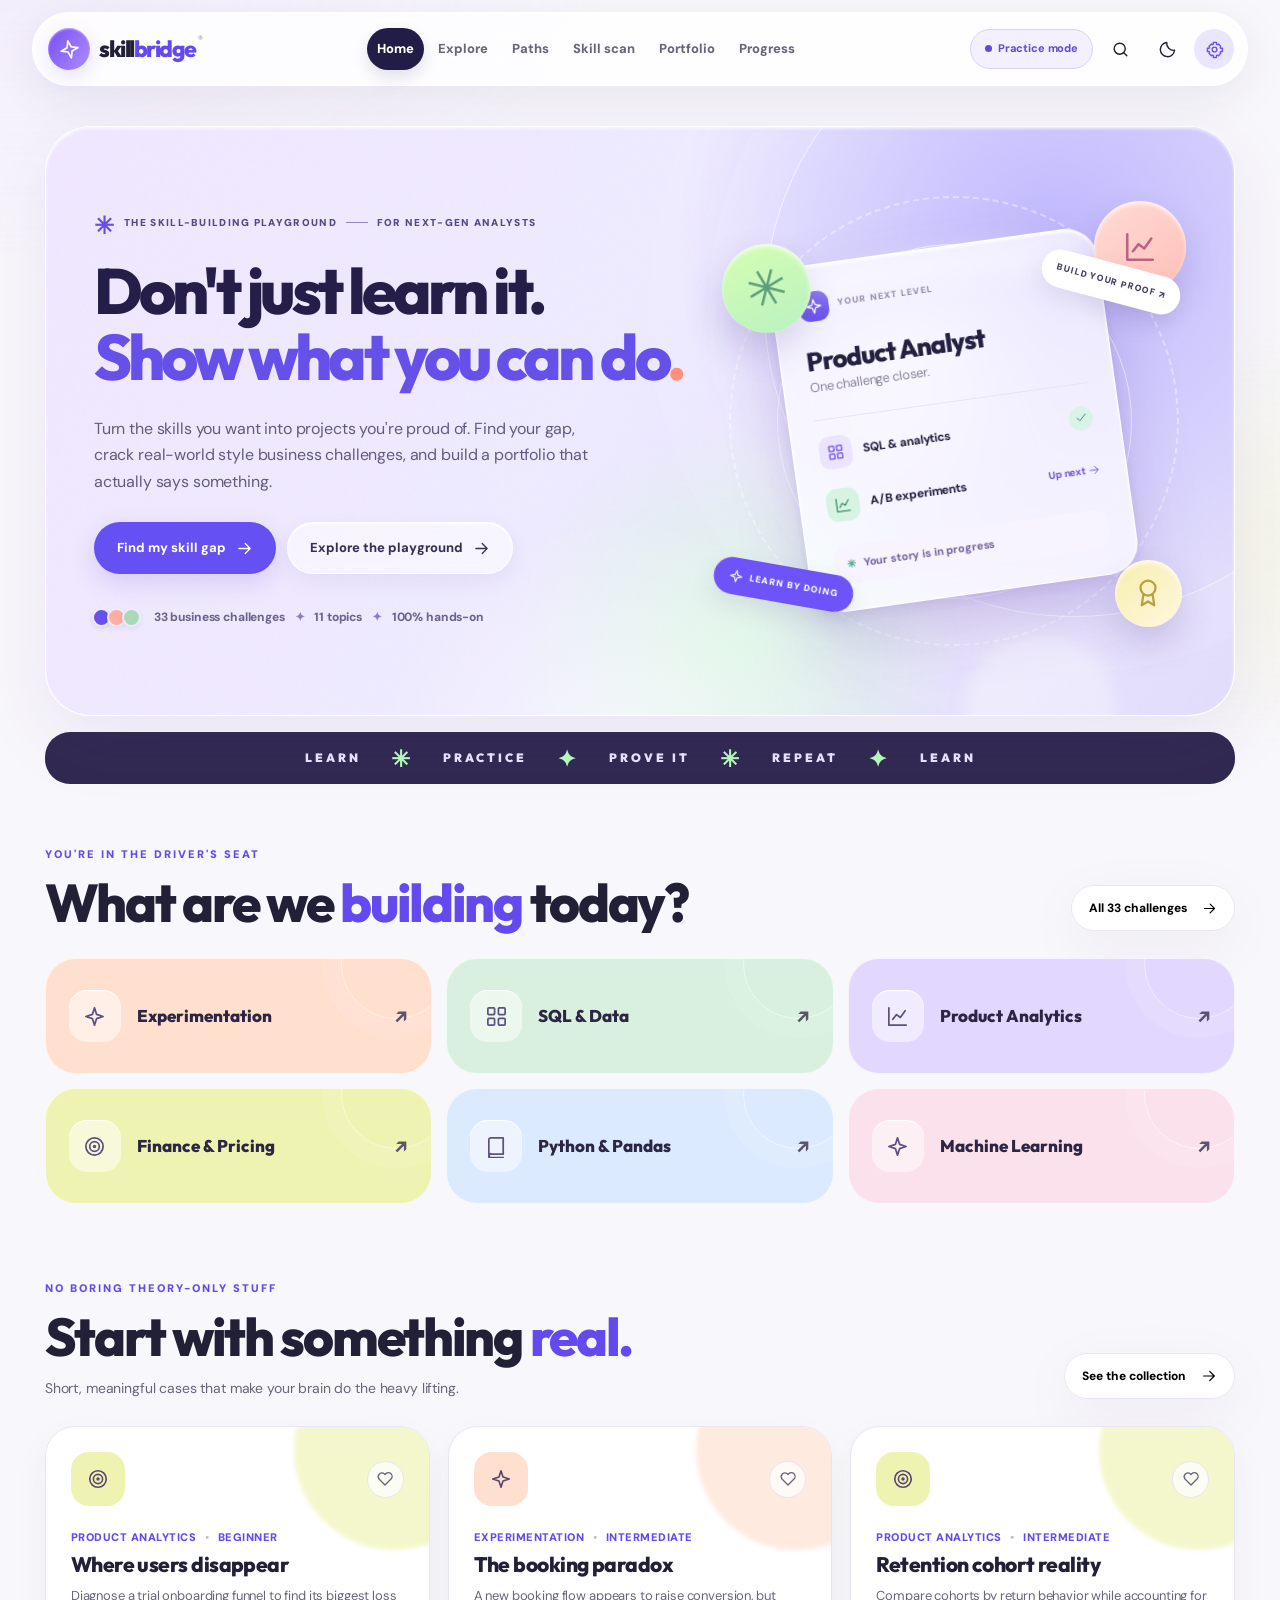
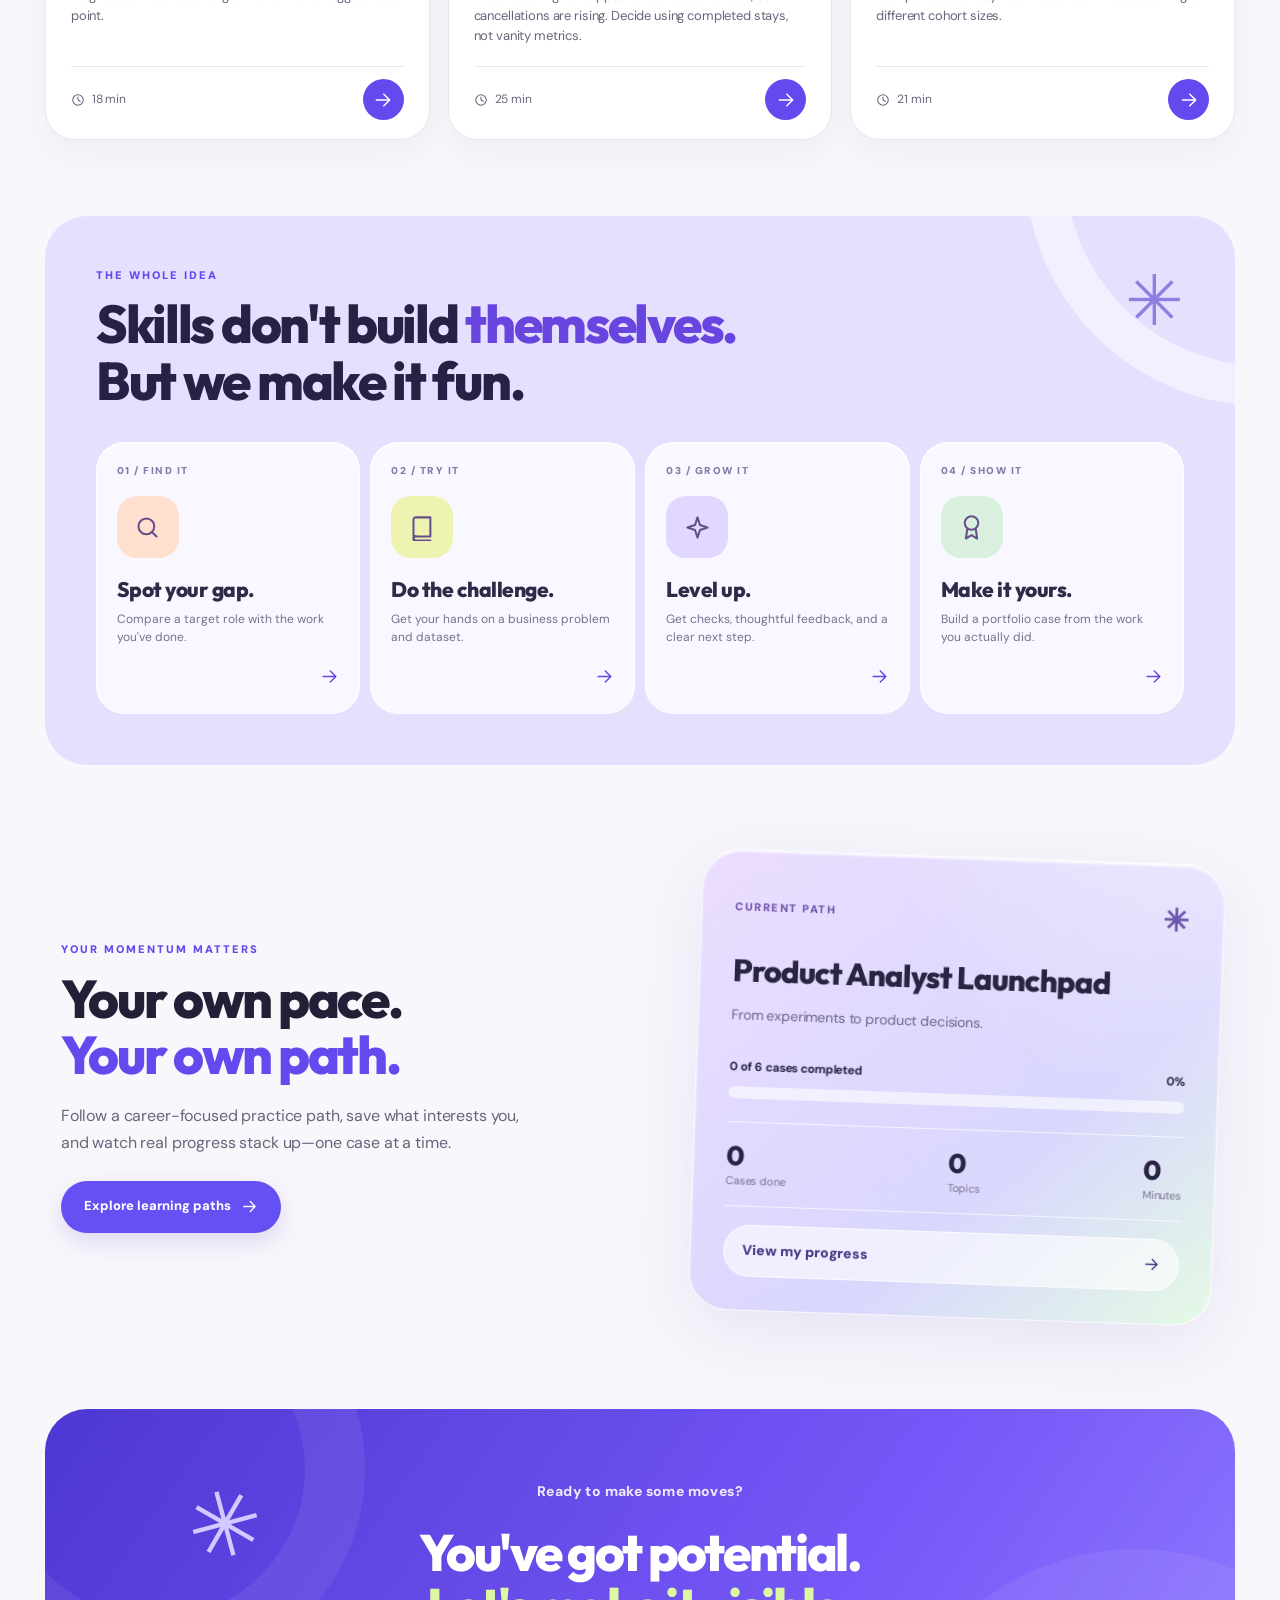
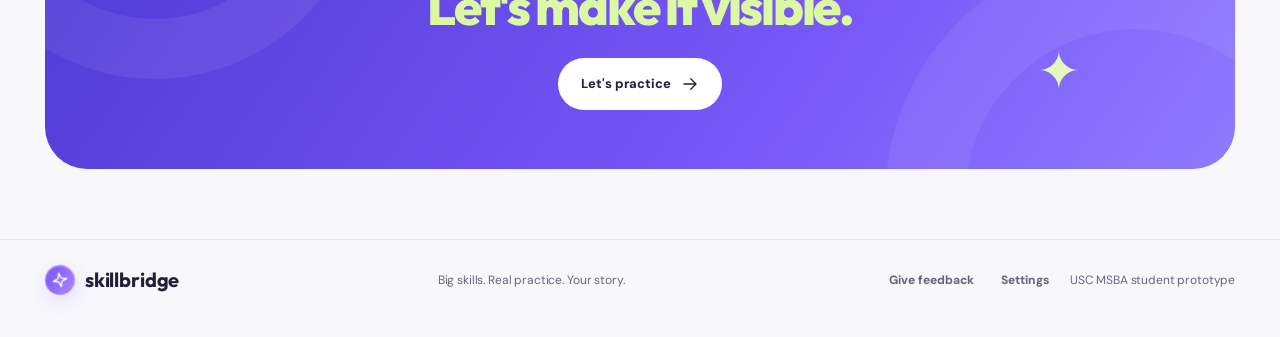
==== commit c074355c: "new ui and features" ====
--- a/public/index.html
+++ b/public/index.html
@@ -1,209 +1 @@
-<!DOCTYPE html>
-<html lang="en"><head><meta charset="UTF-8"><meta name="viewport" content="width=device-width,initial-scale=1.0" />
-<title>SkillBridge AI | From Skill Gaps to Proof</title>
-<style>
-:root{--bg:#f6f7fb;--nav:#10172b;--text:#18233a;--muted:#66738b;--line:#e3e8f2;--accent:#5749d8;--accentlight:#eeecfd;--mint:#0d987b;--mintlight:#dff7ef;--gold:#a66b0e;--goldlight:#fff4da;--card:white;--shadow:0 10px 30px rgba(32,43,80,.045)}*{box-sizing:border-box}body{margin:0;background:var(--bg);color:var(--text);font:14px/1.5 Inter,-apple-system,BlinkMacSystemFont,"Segoe UI",Arial,sans-serif}button,input,textarea,select{font:inherit}button{cursor:pointer}button:focus-visible,a:focus-visible,textarea:focus-visible{outline:3px solid #a5a0ff;outline-offset:2px}.layout{display:flex;min-height:100vh}.sidebar{background:var(--nav);width:242px;flex-shrink:0;padding:28px 17px;color:white;display:flex;flex-direction:column;gap:24px}.logo{font-size:22px;font-weight:850;letter-spacing:-.8px;display:flex;align-items:center;gap:10px;padding:0 10px}.logo-mark{display:grid;place-items:center;background:#766cf9;width:34px;height:34px;border-radius:11px;font-size:20px}.logo b{color:#b3abff}.side-kicker{font-size:10px;text-transform:uppercase;letter-spacing:2px;color:#91a0c1;font-weight:800;padding:0 13px;margin-bottom:7px}.nav{display:flex;flex-direction:column;gap:4px}.nav button{background:transparent;border:0;text-align:left;color:#adb9d5;padding:12px 13px;width:100%;border-radius:10px;display:flex;align-items:center;gap:11px;font-weight:650}.nav button.active,.nav button:hover{background:#28304a;color:#fff}.nav button .sym{font-size:17px;width:21px;text-align:center}.sidebar-bottom{margin-top:auto;background:#222c49;padding:14px;border:1px solid #343d5b;border-radius:13px;font-size:12px;color:#bdc8df}.sidebar-bottom strong{display:block;color:#e2dfff;margin-bottom:5px}.main{flex:1;min-width:0}.topbar{height:70px;background:#fff;border-bottom:1px solid var(--line);display:flex;align-items:center;justify-content:space-between;padding:0 clamp(18px,4vw,52px);gap:12px}.topbar .eyebrow{font-size:11px;letter-spacing:1.5px;font-weight:800;color:#8b93a4}.top-right{display:flex;align-items:center;gap:13px}.mode{display:inline-flex;align-items:center;gap:7px;color:#6158c4;background:var(--accentlight);border-radius:30px;padding:7px 12px;font-weight:750;font-size:11px}.dot{width:7px;height:7px;border-radius:50%;background:#7664dd}.avatar{width:33px;height:33px;display:grid;place-items:center;background:#e9edfa;color:#4f5787;font-weight:850;border-radius:50%}.page{padding:33px clamp(18px,4vw,52px) 54px;max-width:1480px;margin:auto}.page-title{display:flex;align-items:flex-end;justify-content:space-between;gap:20px;margin-bottom:24px}.kicker{font-size:11px;letter-spacing:1.75px;text-transform:uppercase;color:#7868dc;font-weight:850;margin-bottom:8px}h1{font-size:clamp(27px,3vw,36px);letter-spacing:-1.5px;line-height:1.15;margin:0 0 10px;font-weight:850}h2{font-size:19px;letter-spacing:-.55px;margin:0 0 7px}h3{font-size:15px;letter-spacing:-.2px;margin:0 0 7px}.lead{color:var(--muted);font-size:14px;max-width:690px;margin:0}.grid{display:grid;grid-template-columns:1.25fr 1fr;gap:18px}.two{display:grid;grid-template-columns:1fr 1fr;gap:18px}.three{display:grid;grid-template-columns:repeat(3,1fr);gap:16px}.card{background:var(--card);border:1px solid var(--line);border-radius:16px;padding:22px;box-shadow:var(--shadow)}.card.soft{background:#f0effe;border-color:#ddd9fc}.banner{padding:30px;position:relative;overflow:hidden;border-radius:17px;background:linear-gradient(115deg,#302464,#5949c8 70%,#807aff);color:#fff;min-height:210px}.banner:before{content:'';position:absolute;width:290px;height:290px;border-radius:100%;border:40px solid #ffffff11;right:-86px;top:-105px}.banner h2{font-size:30px;letter-spacing:-1px;line-height:1.12;margin:8px 0 13px;max-width:450px}.banner p{font-size:13px;max-width:470px;color:#ebe7ff}.banner .pill{background:#ffffff2c;color:white}.pill{display:inline-flex;padding:5px 10px;background:#f2f2fc;color:#5b56bd;border-radius:100px;font-size:11px;font-weight:800}.btn{display:inline-flex;justify-content:center;align-items:center;gap:8px;padding:11px 16px;border:0;border-radius:10px;background:var(--accent);color:#fff;font-weight:750;font-size:13px;transition:filter .15s;white-space:nowrap}.btn:hover{filter:brightness(1.09)}.btn.secondary{background:#f0eefb;color:#5749c8}.btn.ghost{background:white;border:1px solid #d9deeb;color:#37415e}.btn.dark{background:#fff;color:#3e32a1}.btn.small{padding:8px 11px;font-size:11px}.btn:disabled{opacity:.48;cursor:not-allowed}.stat{padding:20px;background:#fff;border:1px solid var(--line);border-radius:15px}.stat .number{font-size:29px;font-weight:850;letter-spacing:-1px;margin:5px 0}.stat .desc,.muted{color:var(--muted)}.section-head{display:flex;justify-content:space-between;align-items:center;gap:12px;margin:26px 0 12px}.mini{font-size:11px;color:var(--muted)}.step-row{display:flex;gap:12px;align-items:flex-start;padding:13px 0;border-bottom:1px solid #edf0f6}.step-row:last-child{border-bottom:0}.step-index{width:31px;height:31px;background:#f0eefd;color:#5e4fc5;border-radius:9px;display:grid;place-items:center;font-weight:850;flex-shrink:0}.step-row strong{display:block;font-size:13px}.step-row p{margin:3px 0 0;font-size:12px;color:var(--muted)}.progress-track{height:7px;background:#eceffa;border-radius:10px;overflow:hidden}.progress-fill{height:100%;background:#665ad6;border-radius:10px}.tag{display:inline-block;border-radius:7px;padding:4px 8px;background:#eef0f8;color:#626d87;font-size:11px;font-weight:700}.tag.positive{background:var(--mintlight);color:#12866e}.tag.warn{background:var(--goldlight);color:#a06b15}.skill-row{padding:13px 0;border-bottom:1px solid #edf0f5}.skill-row:last-child{border-bottom:0}.skill-top{display:flex;justify-content:space-between;gap:10px;align-items:center;margin-bottom:8px}.input-label{display:block;font-weight:750;font-size:12px;margin:12px 0 7px}.textarea,input[type=text],input[type=number],select{width:100%;border:1px solid #dbe2ef;background:#fff;border-radius:10px;padding:12px 13px;color:#1b2840;outline:none}.textarea:focus,input:focus,select:focus{border-color:#897de8;box-shadow:0 0 0 3px #8177e51a}.textarea{resize:vertical;min-height:150px;line-height:1.55}.textarea.long{min-height:200px}.helper{font-size:11px;color:var(--muted);margin-top:6px}.hstack{display:flex;align-items:center;gap:9px;flex-wrap:wrap}.spaced{display:flex;align-items:center;justify-content:space-between;gap:15px}.hide{display:none!important}.empty{padding:40px 15px;text-align:center;color:var(--muted);border:1px dashed #cfd7e5;border-radius:12px}.empty .emoji{font-size:35px;margin-bottom:8px}.note{font-size:11px;padding:12px 14px;background:#faf6ea;border:1px solid #f4e7c5;color:#8b6b28;border-radius:10px}.note.blue{background:#f1f5fd;border-color:#dfe8f9;color:#54709b}.insight{background:#f7f8fc;border:1px solid #e8ebf4;padding:12px;border-radius:10px;font-size:12px;margin:8px 0}.data-table{width:100%;border-collapse:collapse;font-size:12px}.data-table th,.data-table td{text-align:left;padding:10px 9px;border-bottom:1px solid #edf0f5}.data-table th{color:#75819b;font-size:10px;letter-spacing:.6px;text-transform:uppercase}.data-table td{font-weight:650}.score-ring{width:94px;height:94px;border:11px solid #e9e6fb;border-top-color:#7464dc;border-right-color:#7464dc;border-radius:50%;display:grid;place-items:center;font-size:22px;font-weight:850}.score-card{display:flex;gap:20px;align-items:center}.score-list>div{display:flex;justify-content:space-between;padding:8px 0;border-bottom:1px solid #edf0f6}.score-list>div:last-child{border-bottom:0}.portfolio{background:white;border:1px solid #dce2ef;border-radius:12px;padding:25px}.portfolio-head{border-bottom:3px solid #5c4dd7;padding-bottom:15px;margin-bottom:18px}.portfolio h2{margin:0}.portfolio p{white-space:pre-wrap}.quote{border-left:3px solid #5749d8;padding-left:12px;color:#4f5c77}.toast{position:fixed;bottom:22px;right:26px;color:#fff;background:#202e4d;border-radius:11px;padding:12px 17px;box-shadow:0 13px 24px #1e2d4750;font-size:12px;z-index:10;max-width:350px}.footer{margin-top:25px;color:#9aa5b9;font-size:11px}.chartbar{height:17px;background:#e9eaf5;border-radius:6px;overflow:hidden}.chartbar div{height:100%;background:#7b6cdd;border-radius:6px}.inline-metric{display:flex;justify-content:space-between;align-items:center;margin:12px 0 5px}.subtle-head{color:#78829c;font-size:10px;font-weight:800;text-transform:uppercase;letter-spacing:1.3px;margin:0 0 12px}.challenge-header{background:linear-gradient(115deg,#201a44,#4c3b98);color:#fff;border-radius:15px;padding:25px}.challenge-header h2{font-size:23px}.challenge-header p{color:#dedaf3}.challenge-header .tag{background:#ffffff25;color:#fff}.radio-set{display:flex;flex-wrap:wrap;gap:8px}.radio-set input{display:none}.radio-set label{border:1px solid #dce0ed;border-radius:10px;padding:10px 14px;font-weight:700;color:#66708a;cursor:pointer}.radio-set input:checked+label{border-color:#7264d8;background:#f2efff;color:#5443bc}.checkrow{display:flex;gap:10px;align-items:flex-start}.checkrow input{margin-top:3px}.break{overflow-wrap:anywhere}@media(max-width:1100px){.sidebar{width:210px}.grid,.two{grid-template-columns:1fr}.three{grid-template-columns:1fr 1fr}}@media(max-width:760px){.layout{display:block}.sidebar{width:100%;padding:14px;gap:8px}.logo{font-size:18px}.nav{flex-direction:row;overflow-x:auto}.nav button{white-space:nowrap;font-size:11px;padding:8px 9px}.side-kicker,.sidebar-bottom{display:none}.topbar{height:52px}.page{padding:22px 15px 40px}.three{grid-template-columns:1fr}.page-title{align-items:flex-start;flex-direction:column}.banner h2{font-size:25px}}@media print{.sidebar,.topbar,.no-print{display:none!important}.main,.page{padding:0}.portfolio{border:0}body{background:white}}
-</style></head><body>
-<div class="layout"><aside class="sidebar"><div class="logo"><span class="logo-mark">✦</span><span>skill<b>bridge</b></span></div><div><div class="side-kicker">YOUR WORKSPACE</div><nav class="nav"><button class="active" data-page="home"><span class="sym">▦</span> Overview</button><button data-page="scan"><span class="sym">◈</span> Skill Scan</button><button data-page="challenge"><span class="sym">◷</span> Challenge Lab</button><button data-page="review"><span class="sym">◎</span> Review & Portfolio</button><button data-page="testing"><span class="sym">◉</span> User Testing</button></nav></div><div class="sidebar-bottom"><strong>☁ Gemini AI (free tier)</strong><div style="margin:5px 0 7px">Optional: connect the Netlify Gemini backend with your private team access code.</div><input id="access-code" type="password" autocomplete="off" placeholder="Team access code" style="padding:9px;width:100%;border:1px solid #67769b;border-radius:8px;background:#fafbff;color:#17213a"/><button onclick="unlockAI()" class="btn" style="width:100%;margin-top:8px;padding:9px">Connect Gemini</button><div id="ai-config-hint" style="font-size:11px;margin-top:8px;color:#bdc8df">Checking AI connection…</div></div><div class="sidebar-bottom" id="local-panel"><strong>💻 WebLLM local backup</strong><div style="margin:5px 0 7px">No token fees. Runs on your device after an initial model download. Requires WebGPU and enough memory.</div><select id="local-model" aria-label="Local AI model" style="padding:7px 6px;width:100%;color:#17213a"><option value="lite">Qwen 0.5B · lighter (~1 GB GPU)</option><option value="balanced">Qwen 1.5B · stronger (~1.7 GB GPU)</option></select><button id="local-load-btn" class="btn" onclick="loadLocalAI()" style="width:100%;margin-top:8px;padding:9px;background:#13977c">Load local backup</button><div id="local-progress" role="status" aria-live="polite" style="font-size:11px;margin-top:8px;color:#d3def2;overflow-wrap:anywhere">Checking browser support…</div><div style="font-size:10px;margin-top:6px;color:#aab9d5">When Gemini fails or hits its limit, a loaded local model takes over automatically.</div></div><div class="sidebar-bottom"><strong>✦ From gaps to evidence</strong>Practice with synthetic data. AI feedback is advisory, not a professional skills certification. Don't enter confidential personal information.</div></aside><main class="main"><header class="topbar"><div class="eyebrow">USC MSBA · PRODUCT PROTOTYPE</div><div class="top-right"><span id="mode-pill" class="mode"><span class="dot"></span>Checking AI…</span><span class="avatar">SB</span></div></header><div class="page">
-<section id="page-home"><div class="page-title"><div><div class="kicker">WELCOME TO YOUR SKILL STUDIO</div><h1>Turn a skill gap into something you can show.</h1><p class="lead">Stop at neither a job match nor a course recommendation. Analyze a real requirement, solve a realistic business challenge, and document your own work.</p></div></div><div class="grid"><div class="banner"><span class="pill">YOUR NEXT STEP</span><h2>Make your experience speak for itself.</h2><p>One target role. One missing skill. One portfolio-ready business challenge, grounded in what you actually complete.</p><button class="btn dark" onclick="go('scan')">Start skill scan →</button></div><div class="card"><div class="subtle-head">How SkillBridge works</div><div class="step-row"><div class="step-index">1</div><div><strong>Find an evidence gap</strong><p>Compare a job description with resume evidence.</p></div></div><div class="step-row"><div class="step-index">2</div><div><strong>Solve a business challenge</strong><p>Download synthetic data and make a decision.</p></div></div><div class="step-row"><div class="step-index">3</div><div><strong>Get a rubric-based review</strong><p>Receive feedback with visible evaluation criteria.</p></div></div><div class="step-row"><div class="step-index">4</div><div><strong>Build an honest portfolio artifact</strong><p>Use only work you submitted, marked as practice.</p></div></div></div></div><div class="section-head"><h2>My practice workspace</h2><span class="mini">Saved in this browser only</span></div><div class="three"><div class="stat"><div class="mini">Target role</div><div class="number" style="font-size:21px" id="home-role">Product Analyst</div><div class="desc">Current career target</div></div><div class="stat"><div class="mini">Skills requiring evidence</div><div class="number" id="home-gap">—</div><div class="desc">From your latest scan</div></div><div class="stat"><div class="mini">Challenge status</div><div class="number" style="font-size:21px" id="home-status">Not started</div><div class="desc">Current practical project</div></div></div><div class="section-head"><h2>Why this is different</h2></div><div class="three"><div class="card"><div class="tag positive">01 · APPLICATION</div><h3 style="margin-top:12px">Practice job-relevant skills</h3><p class="muted">Challenges are mapped to a target role, not chosen randomly.</p></div><div class="card"><div class="tag positive">02 · EVIDENCE</div><h3 style="margin-top:12px">Get feedback on real work</h3><p class="muted">A visible rubric makes the evaluation discussable and improvable.</p></div><div class="card"><div class="tag positive">03 · INTEGRITY</div><h3 style="margin-top:12px">Show what you actually did</h3><p class="muted">Portfolio drafts cite your submission and label simulated work.</p></div></div></section>
-<section id="page-scan" class="hide"><div class="page-title"><div><div class="kicker">STAGE 01 / TARGET & EVIDENCE</div><h1>Skill Scan</h1><p class="lead">Paste a job description and resume summary. Find which required skills lack explicit evidence in the text—not which skills you do or don't truly possess.</p></div><button class="btn secondary" onclick="loadSample()">↻ Load sample student</button></div><div class="two"><div class="card"><label class="input-label" for="role">Target role</label><input id="role" type="text" value="Product Analyst Intern"/><label class="input-label" for="job">Target job description</label><textarea id="job" class="textarea long" placeholder="Paste a real job description or use the sample..."></textarea><div class="helper">Avoid personal identifiers. Text remains in browser for rule/local AI; with Gemini, the supplied text is sent to the API via Netlify. Avoid private information.</div></div><div class="card"><label class="input-label" for="resume">Your resume or experience summary</label><textarea id="resume" class="textarea long" placeholder="Paste your experience, skills and past projects..."></textarea><div class="note blue" style="margin-top:14px"><strong>Important:</strong> A missing keyword is an evidence gap, not proof of missing competence. Review and edit all suggestions yourself.</div></div></div><div class="hstack" style="margin:19px 0"><button class="btn" onclick="scanSkills()">✦ Analyze evidence gaps</button><span class="mini" id="scan-method">Local keyword-based analysis available</span></div><div id="scan-results" class="hide"><div class="section-head"><h2>Skill evidence map</h2><span class="mini">Job wording vs. resume wording</span></div><div class="two"><div class="card"><h3>Required capabilities</h3><div id="skill-list"></div></div><div class="card"><h3>Suggested next challenge</h3><div id="challenge-recommend"></div><div class="note blue" style="margin-top:16px">Skills can be present under different wording. The scan is a starting point for human review; it is not a validated hiring assessment.</div></div></div></div></section>
-<section id="page-challenge" class="hide"><div class="page-title"><div><div class="kicker">STAGE 02 / PRACTICAL WORK</div><h1>Challenge Lab</h1><p class="lead">Solve a realistic, synthetic business case. Choose your case, inspect its data and defend a recommendation.</p></div><button class="btn secondary" onclick="downloadCSV()">↓ Download case data (.csv)</button></div><div class="card" style="margin-bottom:16px"><label class="input-label" for="case-select">Choose your practice challenge</label><select id="case-select" onchange="onCaseChange()"><option value="ab">A/B testing · Product Analyst</option><option value="churn">Customer churn · Business Analyst</option><option value="price">Pricing decision · Strategy Analyst</option></select></div><div class="challenge-header"><div class="tag" id="case-tag">PRODUCT EXPERIMENTATION</div><h2 id="case-title" style="margin-top:11px">Should TripNest launch its booking feature?</h2><p id="case-intro"></p></div><div class="two" style="margin-top:16px"><div class="card"><h3>Case dataset</h3><p class="mini">Synthetic practice data — not real company results.</p><div style="overflow-x:auto" id="case-table"></div></div><div class="card"><h3>Your assignment</h3><div id="case-questions"></div><div class="note blue" style="margin-top:15px">Focus on the business outcome, assumptions and the limits of your evidence. Unsupported claims will not earn credit.</div></div></div><div class="card" style="margin-top:16px"><h3>Submit your work</h3><label class="input-label" for="decision">Business decision</label><select id="decision"><option value="">Choose a recommendation...</option><option value="launch">Launch</option><option value="iterate">Iterate / run a longer test</option><option value="no">Do not launch yet</option></select><label class="input-label" for="analysis">Analysis and calculations</label><textarea id="analysis" class="textarea" placeholder="Show your reasoning, calculations and relevant evidence..."></textarea><label class="input-label" for="recommendation">Recommendation and next steps</label><textarea id="recommendation" class="textarea" placeholder="What should the business do? What should be checked next?"></textarea><div class="hstack" style="margin-top:15px"><button class="btn" onclick="evaluateSubmission()">✓ Evaluate submission</button><button class="btn secondary" onclick="loadWorkedSample()">Load sample response (demo)</button><span class="mini">Feedback is advisory. Always verify numerical results.</span></div></div></section>
-<section id="page-review" class="hide"><div class="page-title"><div><div class="kicker">STAGE 03 / REVIEW & EVIDENCE</div><h1>Feedback & Portfolio</h1><p class="lead">See the rubric result and generate a portfolio summary based only on your actual submission.</p></div><button class="btn secondary" onclick="go('challenge')">← Revise challenge</button></div><div id="review-empty" class="empty"><div class="emoji">◎</div><h3>No evaluated submission yet</h3><p>Complete a challenge and click Evaluate submission to receive a rubric-based review.</p><button class="btn" onclick="go('challenge')">Open Challenge Lab</button></div><div id="review-content" class="hide"><div class="two"><div class="card"><h3>Assessment snapshot</h3><div class="score-card"><div class="score-ring"><span id="score-total">—</span></div><div><strong id="score-label">Rubric review</strong><div class="muted mini" id="score-method">5 criteria × 20 points each</div><div class="tag warn" style="margin-top:8px">Advisory only</div></div></div><div class="score-list" id="score-details" style="margin-top:16px"></div></div><div class="card"><h3>Actionable coaching</h3><div id="feedback-list"></div><div class="note blue" style="margin-top:15px">AI and rule-based ratings are for practice only; verify calculations and conclusions independently. Local models may be less reliable than Gemini.</div></div></div><div class="section-head"><h2>Portfolio artifact</h2><div class="hstack"><button class="btn secondary small" onclick="downloadPortfolio()">↓ Download Markdown</button><button class="btn ghost small" onclick="window.print()">Print / save PDF</button></div></div><article class="portfolio" id="portfolio"></article></div></section>
-<section id="page-testing" class="hide"><div class="page-title"><div><div class="kicker">STAGE 04 / VOICE OF CUSTOMER</div><h1>Prototype feedback</h1><p class="lead">Collect feedback from real testers, export it and document a product improvement. No feedback is prepopulated or invented.</p></div><button class="btn ghost" onclick="exportFeedback()">↓ Export responses (.csv)</button></div><div class="two"><div class="card"><h3>After testing the app...</h3><label class="input-label" for="test-role">Tester description (no name required)</label><select id="test-role"><option>Current USC MSBA student</option><option>Incoming USC MSBA student</option><option>Other student</option><option>Other tester</option></select><label class="input-label" for="test-relevance">Was the skill gap useful?</label><select id="test-relevance"><option value="">Select 1–5</option><option value="1">1 — Not useful</option><option value="2">2</option><option value="3">3</option><option value="4">4</option><option value="5">5 — Very useful</option></select><label class="input-label" for="test-case">Was the practice challenge relevant to your target job?</label><select id="test-case"><option value="">Select 1–5</option><option value="1">1 — Not relevant</option><option value="2">2</option><option value="3">3</option><option value="4">4</option><option value="5">5 — Very relevant</option></select><label class="input-label" for="test-trust">Would you trust the feedback without human review?</label><select id="test-trust"><option value="">Select</option><option>No</option><option>Only with verification</option><option>Yes</option></select><label class="input-label" for="test-improve">What is the single most important improvement?</label><textarea id="test-improve" class="textarea" style="min-height:95px" placeholder="Describe one confusing or missing feature..."></textarea><button class="btn" style="margin-top:15px" onclick="saveFeedback()">Save feedback locally</button><p class="helper">Saved on this device only. If multiple testers use different devices, collect centrally via Google Forms instead.</p></div><div class="card"><h3>Real testing evidence</h3><div class="three" style="grid-template-columns:1fr 1fr"><div class="stat"><div class="mini">Recorded local feedback entries</div><div class="number" id="feedback-count">0</div></div><div class="stat"><div class="mini">Average relevance rating</div><div class="number" id="feedback-avg">—</div></div></div><div class="section-head"><h3>Recent feedback</h3><span class="mini">Actual responses only</span></div><div id="feedback-entries" class="empty">No feedback recorded yet.</div><div class="note" style="margin-top:17px">For the competition: test with real users, collect feedback, make one product change, and show before/after evidence. This app cannot claim those steps are completed until your team does them.</div></div></div></section>
-<footer class="footer no-print">SkillBridge AI · Prototype v1.2 · Gemini + WebLLM hybrid · Synthetic practice data · User-entered content retained in browser local storage · Never present practice projects as employer or client work.</footer>
-</div></main></div><div id="toast" class="toast hide"></div>
-<script src="/js/local-ai.js"></script>
-<script>
-'use strict';
-const $=id=>document.getElementById(id); const STORE='skillbridge_v1';let state={role:'Product Analyst Intern',job:'',resume:'',skills:[],case:'ab',submission:null,review:null,feedback:[],sampleLoaded:false};
-try{const saved=JSON.parse(localStorage.getItem(STORE)||'{}');if(saved&&typeof saved==='object')state={...state,...saved}}catch(e){}
-const sampleJob=`Product Analyst Intern: Work with SQL and Python to analyze product metrics, conversion funnels and retention. Design A/B tests, evaluate experiment results and statistical significance, build dashboards, and communicate actionable recommendations to business partners.`;
-const sampleResume=`USC MS Business Analytics student. Built SQL queries to segment customer orders, analyzed customer data in Python pandas, created Tableau dashboards, and presented a team analysis to classmates. Interested in product strategy.`;
-if(!state.job)state.job=sampleJob;if(!state.resume)state.resume=sampleResume;
-const SYNS=[{name:'SQL',terms:['sql','postgresql','mysql','database queries'],key:'sql'},{name:'Python',terms:['python','pandas','numpy'],key:'python'},{name:'A/B Testing',terms:['a/b test','a/b testing','ab test','experimentation','experiment design','controlled experiment'],key:'ab'},{name:'Statistics',terms:['statistics','statistical','p-value','hypothesis testing','confidence interval'],key:'ab'},{name:'Product Metrics',terms:['product metrics','conversion funnel','conversion rate','retention','product analytics'],key:'ab'},{name:'Dashboards',terms:['dashboard','tableau','power bi','looker'],key:'churn'},{name:'Pricing Analysis',terms:['pricing','price elasticity','unit economics','profitability'],key:'price'},{name:'Customer Analytics',terms:['customer segment','customer analytics','cohort analysis','customer churn'],key:'churn'},{name:'Business Communication',terms:['present','stakeholder','business recommendations','communicate'],key:'ab'}];
-const CASES={
-ab:{label:'PRODUCT EXPERIMENTATION',title:'Should TripNest launch a new booking feature?',intro:'TripNest ran a synthetic A/B experiment on a new booking interface. Bookings increased, but cancellations also increased. Assess the full customer outcome, not just the headline conversion rate.',head:['Group','Visitors','Bookings','Cancellations','Completed stays'],rows:[['Control',2000,100,20,80],['Variant',2000,115,42,73]],csv:'group,visitors,bookings,cancellations,completed_stays\nControl,2000,100,20,80\nVariant,2000,115,42,73\n',questions:['Calculate booking conversion rates for both groups.','Calculate cancellation rates and completed-stay rates.','Recommend launch, iterate, or do not launch, with risks and next steps.'],rubric:[['Booking conversion','booking','5.75'],['Cancellation risk','cancellation','42'],['Completed-stay outcome','completed','73'],['Decision rationale','decision','recommend'],['Uncertainty & next steps','uncertainty','test']]},
-churn:{label:'CUSTOMER RETENTION',title:'Which accounts should the company contact first?',intro:'A synthetic subscription company needs a targeted retention plan. Identify accounts showing potential churn signals and propose a responsible intervention.',head:['Customer','Days inactive','Tickets','Monthly $'],rows:[['C101',12,0,120],['C102',62,3,80],['C103',49,2,150],['C104',8,1,110],['C105',75,4,70],['C106',40,0,140],['C107',56,1,95],['C108',67,2,90]],csv:'customer_id,days_inactive,support_tickets,monthly_spend\nC101,12,0,120\nC102,62,3,80\nC103,49,2,150\nC104,8,1,110\nC105,75,4,70\nC106,40,0,140\nC107,56,1,95\nC108,67,2,90\n',questions:['Define a simple transparent risk rule and identify the priority accounts.','Show SQL or describe the filters you would use.','Explain the intervention and how you would validate whether it works.'],rubric:[['Transparent risk rule','risk','45'],['Correct priority accounts','accounts','C102'],['Analytical method','method','SQL'],['Business recommendation','decision','outreach'],['Validation & limitations','uncertainty','test']]},
-price:{label:'PRICING STRATEGY',title:'Which price maximizes contribution profit?',intro:'A synthetic subscription product faces three potential price points. Choose a price using contribution profit—not revenue alone—and explain risks to the decision.',head:['Price $','Est. customers','Variable cost / customer'],rows:[[20,500,8],[25,450,8],[30,320,8]],csv:'price,estimated_customers,variable_cost_per_customer\n20,500,8\n25,450,8\n30,320,8\n',questions:['Calculate contribution profit (price minus variable cost) × demand at each price.','Recommend a price and explain why.','Discuss uncertainty in estimated demand and how to test the recommendation.'],rubric:[['Unit economics','unit','variable'],['Profit calculation','calculation','7650'],['Compare alternatives','alternatives','6000'],['Price recommendation','decision','25'],['Risk & verification','uncertainty','test']]}
-};
-const save=()=>{try{localStorage.setItem(STORE,JSON.stringify(state))}catch(e){}};
-const esc=x=>String(x??'').replace(/[&<>"']/g,c=>({'&':'&amp;','<':'&lt;','>':'&gt;','"':'&quot;',"'":'&#39;'}[c]));
-function notify(t){$('toast').textContent=t;$('toast').classList.remove('hide');clearTimeout(window.toastHandle);window.toastHandle=setTimeout(()=>$('toast').classList.add('hide'),3800)}
-function go(page){for(const x of ['home','scan','challenge','review','testing'])$('page-'+x).classList.toggle('hide',x!==page);document.querySelectorAll('.nav button').forEach(b=>b.classList.toggle('active',b.dataset.page===page));if(page==='home')updateHome();if(page==='review')renderReview();if(page==='testing')renderTest();window.scrollTo({top:0,behavior:'smooth'})}
-document.querySelectorAll('.nav button').forEach(b=>b.addEventListener('click',()=>go(b.dataset.page)));
-function loadSample(){state.role='Product Analyst Intern';state.job=sampleJob;state.resume=sampleResume;$('role').value=state.role;$('job').value=state.job;$('resume').value=state.resume;save();notify('Sample student and job loaded')}
-$('role').value=state.role;$('job').value=state.job;$('resume').value=state.resume;
-function includesAny(text,terms){const t=text.toLowerCase();return terms.some(term=>t.includes(term))}
-function fallbackScan(job,resume){const req=SYNS.filter(s=>includesAny(job,s.terms)).map(s=>({...s,found:includesAny(resume,s.terms)}));if(!req.length)return SYNS.slice(0,5).map(s=>({...s,found:includesAny(resume,s.terms),source:'generic suggestion'}));return req}
-const ACCESS_STORAGE='skillbridge_team_access_session';
-let aiEnabled=false, backendConfigured=false, busy=false;
-let localConsentForSession=false;
-function updateMode(label,color='#7664dd'){$('mode-pill').innerHTML='<span class="dot" style="background:'+color+'"></span>'+esc(label)}
-function updateLocalStatus(msg){$('local-progress').textContent=msg;}
-function localReady(){return Boolean(window.SkillBridgeLocalAI?.status().ready);}
-function updateIdleMode(){
- if(aiEnabled)updateMode('Gemini ready · local backup optional','#0d987b');
- else if(localReady())updateMode('Browser AI ready · no tokens','#0d987b');
- else updateMode('Rule-based demo','#7664dd');
-}
-async function aiRequest(path,payload){
- const code=sessionStorage.getItem(ACCESS_STORAGE)||'';
- const r=await fetch(path,{method:'POST',headers:{'Content-Type':'application/json','X-SkillBridge-Code':code},body:JSON.stringify(payload)});
- let obj={};try{obj=await r.json()}catch(e){throw new Error('Invalid Gemini server response')}
- if(!r.ok)throw new Error(obj.error||`Request failed (${r.status})`);
- return obj;
-}
-async function unlockAI(quiet=false){
- const c=$('access-code').value.trim()||sessionStorage.getItem(ACCESS_STORAGE)||'';
- if(!c){if(!quiet)notify('Enter the team access code first.');return}
- try{
-  const r=await fetch('/api/status',{method:'POST',headers:{'X-SkillBridge-Code':c}});
-  const data=await r.json();if(!r.ok||!data.ai_enabled)throw new Error(data.error||'Incorrect team code');
-  sessionStorage.setItem(ACCESS_STORAGE,c);aiEnabled=true;
-  updateMode('Gemini unlocked · not yet tested','#0d987b');
-  $('ai-config-hint').textContent='Connected to backend. Gemini usage is subject to your free-tier limits.';
-  $('scan-method').textContent='Gemini preferred; browser AI backup available';
-  if(!quiet)notify('Gemini access unlocked! Try Skill Scan.');
- }catch(e){aiEnabled=false;sessionStorage.removeItem(ACCESS_STORAGE);updateIdleMode();if(!quiet)notify('Could not connect Gemini: '+e.message)}
-}
-async function checkAISetup(){
- try{
-  const r=await fetch('/api/status');if(!r.ok)throw new Error('No Gemini backend');
-  const d=await r.json();backendConfigured=!!d.configured;
-  if(!backendConfigured){updateIdleMode();$('ai-config-hint').textContent='Gemini is not configured. You can still load browser AI.';return}
-  updateMode('Gemini ready · enter code','#c18a36');
-  $('ai-config-hint').textContent='Gemini backend available. Enter your private access code.';
-  const saved=sessionStorage.getItem(ACCESS_STORAGE);if(saved){$('access-code').value=saved;await unlockAI(true)}
- }catch(e){updateIdleMode();$('ai-config-hint').textContent='No Gemini backend detected. Local AI or rule demo still works.'}
-}
-function checkLocalSupport(){
- const s=window.SkillBridgeLocalAI?.status();
- if(!s?.supported){updateLocalStatus('Local AI unavailable here: requires HTTPS and WebGPU (Chrome/Edge desktop recommended).');$('local-load-btn').disabled=true;return}
- updateLocalStatus('Available · click to download the model before presenting.');
-}
-async function loadLocalAI(quiet=false){
- const local=window.SkillBridgeLocalAI;
- if(!local){updateLocalStatus('Local AI module missing. Redeploy the entire project.');return false}
- const model=$('local-model').value;
- const button=$('local-load-btn');button.disabled=true;
- updateLocalStatus('Loading local model — download size and duration depend on your browser/network…');
- try{
-  await local.load(model,updateLocalStatus);
-  localConsentForSession=true;
-  $('local-model').disabled=true;
-  button.textContent='✓ Browser AI ready';
-  updateIdleMode();
-  if(!quiet)notify('Local AI ready. Gemini errors will now switch to the browser automatically.');
-  return true;
- }catch(e){
-  updateLocalStatus('Local AI could not start: '+e.message);
-  button.disabled=false;button.textContent='Retry local AI';
-  if(!quiet)notify('Local AI could not start; deterministic demo remains available.');
-  return false;
- }
-}
-async function withHybridAI(kind,payload){
- // Cloud-first unless no Gemini code is configured. Never copy credentials to local storage.
- if(aiEnabled){
-  try{
-   const r=await aiRequest(kind==='scan'?'/api/skill-gap':'/api/review',payload);
-   updateMode('Gemini AI active','#0d987b');
-   return {result:r,method:'Gemini AI (server-side)'};
-  }catch(e){
-   const reason=String(e.message||'Gemini error');
-   updateMode('Gemini unavailable · switching','#c18a36');
-   updateLocalStatus('Gemini unavailable: '+reason.slice(0,135)+'; trying local backup.');
-  }
- }
- if(!localReady()){
-  const supported=window.SkillBridgeLocalAI?.status().supported;
-  if(supported && !localConsentForSession){
-   const decision=window.confirm('Gemini is unavailable or not configured. Download and run local WebLLM AI instead? This may download hundreds of MB to over 1 GB and uses your GPU. Cancel uses the clearly labeled rule-based demo.');
-   localConsentForSession=true; // avoid repeated prompts if user declines
-   if(decision)await loadLocalAI(true);
-  }
- }
- if(localReady()){
-  try{
-   const r=kind==='scan'?await window.SkillBridgeLocalAI.scan(payload):await window.SkillBridgeLocalAI.review(payload);
-   updateMode('Local AI active · no token fees','#0d987b');
-   return {result:r,method:'WebLLM browser AI'};
-  }catch(e){
-   updateLocalStatus('Local model error: '+e.message+'. Rule-based demo used for this task.');
-   notify('Browser AI response could not be validated; using demo rules.');
-  }
- }
- updateMode('Rule-based demo (not AI)','#7664dd');
- return null;
-}
-checkLocalSupport();
-checkAISetup();
-async function scanSkills(){
- if(busy){notify('Finish the current analysis first.');return}
- state.role=$('role').value.trim()||'Analytics role';state.job=$('job').value.trim();state.resume=$('resume').value.trim();
- if(!state.job||!state.resume){notify('Add a job description and a resume summary first');return}
- busy=true;
- let found=fallbackScan(state.job,state.resume),method='Rule-based keyword demo (not AI)';
- $('scan-method').textContent='Analyzing…';
- try{
-  const answer=await withHybridAI('scan',{job:state.job,resume:state.resume});
-  const skills=answer?.result?.skills;
-  if(Array.isArray(skills)&&skills.length){
-   const valid=skills.filter(s=>s&&typeof s.name==='string' && s.name.trim()).slice(0,12)
-   .map(s=>({name:String(s.name).slice(0,80),found:s.found===true,key:['ab','churn','price'].includes(s.key)?s.key:'ab'}));
-   if(valid.length){found=valid;method=answer.method;}
-  }
- }catch(e){notify('Unable to analyze: '+e.message+'; using rules demo.');}
- finally{busy=false}
- state.skills=found;state.scanMethod=method;state.review=null;state.submission=null;state.sampleLoaded=false;
- save();renderScan();updateHome();$('scan-method').textContent=method;
- notify('Evidence scan complete: '+method);
-}
-function renderScan(){if(!state.skills.length){$('scan-results').classList.add('hide');return}$('scan-results').classList.remove('hide');$('skill-list').innerHTML=state.skills.map(s=>`<div class="skill-row"><div class="skill-top"><strong>${esc(s.name)}</strong><span class="tag ${s.found?'positive':'warn'}">${s.found?'Evidence found':'Evidence gap'}</span></div><div class="progress-track"><div class="progress-fill" style="width:${s.found?'92%':'28%'};background:${s.found?'#0a9c79':'#cb9226'}"></div></div></div>`).join('');const gaps=state.skills.filter(s=>!s.found);const target=gaps.find(s=>['ab','churn','price'].includes(s.key))||gaps[0];const kind=target?.key||'ab';$('challenge-recommend').innerHTML=`<div class="kicker">RECOMMENDED FOR ${esc(state.role)}</div><h2>${esc(target?.name||'Applied business analysis')}</h2><p class="muted">This capability has limited explicit evidence in the supplied text. Practice it through a short, structured case.</p><div class="insight"><strong>${esc(CASES[kind].title)}</strong><br>${esc(CASES[kind].intro)}</div><button class="btn" onclick="chooseCase('${kind}')">Start recommended challenge →</button><p class="helper">Analysis method: ${esc(state.scanMethod||'Local matching')}</p>`}
-function chooseCase(key){state.case=key;save();renderCase();go('challenge')}
-function onCaseChange(){state.case=$('case-select').value;state.submission=null;state.review=null;state.sampleLoaded=false;save();renderCase()}
-function renderCase(){const d=CASES[state.case]||CASES.ab;$('case-select').value=state.case;$('case-tag').textContent=d.label;$('case-title').textContent=d.title;$('case-intro').textContent=d.intro;$('case-table').innerHTML=`<table class="data-table"><thead><tr>${d.head.map(x=>`<th>${esc(x)}</th>`).join('')}</tr></thead><tbody>${d.rows.map(row=>`<tr>${row.map(x=>`<td>${esc(x)}</td>`).join('')}</tr>`).join('')}</tbody></table>`;$('case-questions').innerHTML=d.questions.map((x,i)=>`<div class="step-row"><span class="step-index">${i+1}</span><p style="color:#293450">${esc(x)}</p></div>`).join('');$('decision').value=state.submission?.case===state.case?state.submission.decision:'';$('analysis').value=state.submission?.case===state.case?state.submission.analysis:'';$('recommendation').value=state.submission?.case===state.case?state.submission.recommendation:''}
-function download(name,content,mime='text/plain'){const u=URL.createObjectURL(new Blob([content],{type:mime}));const a=document.createElement('a');a.href=u;a.download=name;document.body.appendChild(a);a.click();a.remove();setTimeout(()=>URL.revokeObjectURL(u),700)}
-function downloadCSV(){download(`skillbridge_${state.case}_synthetic.csv`,CASES[state.case].csv,'text/csv')}
-const has=(s,p)=>new RegExp(p,'i').test(s);
-function rubric(caseName,decision,analysis,recommendation){const text=(analysis+' '+recommendation).toLowerCase();let items=[];
-if(caseName==='ab')items=[['Booking conversion',has(text,'5\\.?0?%|5 percent|0\\.05')?20:has(text,'book|conversion|visitors')?10:0,'Control 5.0%; variant 5.75% (+0.75 percentage points).'],['Cancellation risk',has(text,'(42|36\\.?5|20%)')&&has(text,'cancel')?20:has(text,'cancel')?10:0,'Control 20/100=20%; variant 42/115≈36.5%.'],['Completed-stay outcome',has(text,'(73|80|3\\.?65|4\\.?0)')&&has(text,'complet|stay')?20:has(text,'complet|stay')?10:0,'Control 80/2000=4.0%; variant 73/2000=3.65%.'],['Decision rationale',decision==='no'&&has(text,'cancel|complete|risk|outcome')?20:decision&&has(text,'cancel|complete|risk|outcome|book')?10:0,'A defensible answer is do not launch yet; the completed-stay rate fell.'],['Uncertainty and validation',has(text,'(longer|power|sample|statistic|significan|confidence|follow.up|test|segment|replicat)')&&has(text,'(monitor|test|segment|sample|random|uncertain|week|measure)')?20:has(text,'test|sample|uncertain|monitor')?10:0,'Avoid claiming significance from these totals; test over time and monitor completed stays and complaints.']];
-if(caseName==='churn')items=[['Transparent risk rule',has(text,'(45|threshold|50 days)')&&has(text,'(ticket|support|inactive)')?20:has(text,'risk|inactive|ticket')?10:0,'An example risk rule is days inactive >45 AND tickets >=2.'],['Priority accounts',has(text,'c102')&&has(text,'c103')&&has(text,'c105')&&has(text,'c108')?20:has(text,'c102|c105')?10:0,'Using that rule: C102, C103, C105 and C108.'],['Analytical method',has(text,'(select|where|and)')&&has(text,'(days|ticket|inactive)')?20:has(text,'sql|filter|query')?10:0,'Show a filter or SQL with both risk conditions.'],['Business recommendation',has(text,'(outreach|contact|support|retention)')&&decision?20:has(text,'contact|retention|support')?10:0,'Explain targeted, respectful outreach and what action the team should take.'],['Validation and limitations',has(text,'(holdout|control|random|test)')&&has(text,'(churn|retention|impact|outcome)')?20:has(text,'test|measure|uncertain')?10:0,'Risk signals are not proof of churn; test outreach with a holdout.']];
-if(caseName==='price')items=[['Contribution margin',has(text,'(margin|contribution)')&&has(text,'(cost|variable|price)')?20:has(text,'cost|margin|contribution')?10:0,'Contribution profit = (price−$8)×estimated customers.'],['Correct calculations',has(text,'6000')&&has(text,'7650')&&has(text,'7040')?20:has(text,'7650|7,650')?10:0,'Profits: $6,000 / $7,650 / $7,040 at $20/$25/$30.'],['Compare alternatives',has(text,'(20|\\$20)')&&has(text,'(25|\\$25)')&&has(text,'(30|\\$30)')?20:has(text,'alternative|compare|different')?10:0,'Evaluate all three prices, not just the winner.'],['Price decision',has(text,'(25|\\$25)')&&decision?20:has(text,'25|price')?10:0,'$25 has highest estimated contribution profit.'],['Risk and validation',has(text,'(test|pilot|experiment|elasticity)')&&has(text,'(demand|estimate|uncertain|customer)')?20:has(text,'risk|test|uncertain')?10:0,'Demand estimates are assumptions; run a pilot and assess churn or customer response.']];
-return items.map(([name,score,standard])=>({name,score,standard,note:score===20?'Core evidence detected':score===10?'Partial evidence found — check the criterion':'No matching evidence found in the written answer'}))}
-async function evaluateSubmission(){
- if(busy){notify('Finish the current analysis first.');return}
- const decision=$('decision').value,analysis=$('analysis').value.trim(),recommendation=$('recommendation').value.trim();
- if(!decision||analysis.length<25||recommendation.length<20){notify('Choose a decision and add a substantive analysis and recommendation');return}
- busy=true;
- state.submission={case:state.case,decision,analysis,recommendation,completed_at:new Date().toISOString()};
- let items=rubric(state.case,decision,analysis,recommendation);
- let method='Rule-based demo rubric (not AI)';
- try{
-  const answer=await withHybridAI('review',{case:state.case,case_context:CASES[state.case],submission:state.submission});
-  const rows=answer?.result?.criteria;
-  if(Array.isArray(rows)&&rows.length===5 && rows.every(r=>Number.isFinite(Number(r.score)))){
-   items=rows.map((r,i)=>({
-    name:String(r.name||items[i].name).slice(0,100),
-    score:Math.max(0,Math.min(20,Math.round(Number(r.score)))),
-    note:String(r.note||'No feedback explanation; please independently check this score.').slice(0,700),
-    standard:items[i].standard
-   }));
-   method=answer.method+' · formative feedback';
-  }
- }catch(e){notify('AI review failed: '+e.message+'; using rule-based demo.')}
- finally{busy=false}
- state.review={items,total:items.reduce((a,b)=>a+b.score,0),method,date:new Date().toISOString()};
- save();updateHome();go('review');notify('Submission evaluated ('+method+'); portfolio draft ready')
-}
-function renderReview(){const hasResult=!!state.review&&!!state.submission;$('review-empty').classList.toggle('hide',hasResult);$('review-content').classList.toggle('hide',!hasResult);if(!hasResult)return;const r=state.review;$('score-total').textContent=r.total+'/100';$('score-label').textContent=r.total>=80?'Strong first draft':r.total>=50?'Good start — revise':'Needs deeper evidence';$('score-method').textContent=r.method;$('score-details').innerHTML=r.items.map(x=>`<div><span>${esc(x.name)}</span><strong>${x.score}/20</strong></div>`).join('');$('feedback-list').innerHTML=r.items.map(x=>`<div class="insight"><strong>${esc(x.name)} · ${x.score}/20</strong><p style="margin:4px 0">${esc(x.note)}</p><span class="muted">Reference check: ${esc(x.standard)}</span></div>`).join('');const s=state.submission,caseObj=CASES[s.case],decisionLabel={launch:'Launch',iterate:'Iterate or extend the test',no:'Do not launch yet'}[s.decision];$('portfolio').innerHTML=`<div class="portfolio-head"><div class="kicker">${state.sampleLoaded?'WORKED EXAMPLE / DEMO ANSWER':'PRACTICE CASE STUDY · SYNTHETIC DATA'}</div><h2>${esc(caseObj.title)}</h2><p class="mini">Developed through SkillBridge · ${esc(new Date(s.completed_at).toLocaleDateString())} · ${esc(state.role)}</p></div><h3>Business context</h3><p>${esc(caseObj.intro)}</p><h3>Data and task</h3><p>${esc(caseObj.questions.join(' '))}</p><h3>My analysis</h3><p>${esc(s.analysis)}</p><h3>My recommendation</h3><p><strong>${esc(decisionLabel)}.</strong> ${esc(s.recommendation)}</p><h3>Learning evidence</h3><p>The student's submitted solution was reviewed using a transparent practice rubric. This review is not independent proof of professional competence.</p><div class="note"><strong>Disclosure:</strong> Simulated educational project. Dataset is synthetic. ${state.sampleLoaded?'This response was provided by the app as a worked example, not created by the student. ':''}Not employer work, client work, or a validated professional certification.</div>`}
-function makeMarkdown(){const s=state.submission;if(!s)return'';const c=CASES[s.case];return `# ${c.title}\n\n**${state.sampleLoaded?'WORKED EXAMPLE PROVIDED BY THE APP — NOT STUDENT-ORIGINAL WORK':'Practice project — synthetic data (not client work)'}**\n\nTarget role: ${state.role}\nDate: ${new Date(s.completed_at).toLocaleDateString()}\n\n## Business context\n${c.intro}\n\n## Assignment\n${c.questions.map(x=>'- '+x).join('\n')}\n\n## My analysis\n${s.analysis}\n\n## Decision\n${({launch:'Launch',iterate:'Iterate / run a longer test',no:'Do not launch yet'})[s.decision]}\n\n## My recommendation and next steps\n${s.recommendation}\n\n## Disclosure\nThis is a synthetic educational challenge and not actual company work. ${state.sampleLoaded?'The written response was loaded from the built-in worked sample, not created independently by the student. ':''}AI or rule-based rubric feedback should be verified independently.\n`}
-function downloadPortfolio(){if(!state.submission){notify('Complete a challenge first');return}download(`skillbridge_${state.submission.case}_portfolio.md`,makeMarkdown(),'text/markdown')}
-function loadWorkedSample(){const variants={ab:{decision:'no',analysis:'Control booking conversion was 100/2000 = 5.0%; variant 115/2000 = 5.75% (+0.75 percentage points). Cancellations increased: control 20/100 = 20%; variant 42/115 = 36.5%. Completed stays fell from 80 to 73, or from 4.0% to 3.65% of visitors. This is a worse final customer outcome despite more bookings.',recommendation:'Do not launch yet. Investigate why cancellation risk increased. Run a longer randomized test across weekdays and weekends, measure completed stays and complaints, and estimate uncertainty before a rollout.'},churn:{decision:'iterate',analysis:'An example transparent risk rule is days inactive >45 AND support tickets >=2. Priority accounts: C102, C103, C105, C108. A SQL method is SELECT customer_id FROM accounts WHERE days_inactive > 45 AND support_tickets >= 2; Risk segments describe signals, not confirmed churn.',recommendation:'Iterate a targeted support outreach pilot for the four accounts, measure retention with a randomized holdout, and monitor complaint rates. Confirm business and consent constraints before contact.'},price:{decision:'iterate',analysis:'Contribution profit = (price - variable cost) × customers. At $20: (20-8)×500=$6000. At $25: (25-8)×450=$7650. At $30: (30-8)×320=$7040. The middle price wins on estimated contribution profit, though these demand estimates are assumptions.',recommendation:'Pilot $25 pricing, then test demand elasticity, conversion and retention. Monitor customer reaction and reassess the projections before an irreversible launch.'}};const s=variants[state.case];$('decision').value=s.decision;$('analysis').value=s.analysis;$('recommendation').value=s.recommendation;state.sampleLoaded=true;save();notify('Worked example loaded — exports will be labeled as sample work')}
-function updateHome(){$('home-role').textContent=state.role||'Not selected';$('home-gap').textContent=state.skills.length?state.skills.filter(x=>!x.found).length:'—';$('home-status').textContent=state.review?'Reviewed':state.submission?'Submitted':'Not started'}
-function saveFeedback(){const role=$('test-role').value,relevance=$('test-relevance').value,caseRel=$('test-case').value,trust=$('test-trust').value,improve=$('test-improve').value.trim();if(!relevance||!caseRel||!trust||improve.length<5){notify('Please fill in both ratings, trust and an improvement suggestion');return}state.feedback.push({role,relevance:Number(relevance),case_relevance:Number(caseRel),trust,improvement:improve,date:new Date().toISOString()});save();$('test-relevance').value='';$('test-case').value='';$('test-trust').value='';$('test-improve').value='';renderTest();notify('Feedback saved locally — export before changing devices')}
-function renderTest(){const items=state.feedback||[];$('feedback-count').textContent=items.length;$('feedback-avg').textContent=items.length?(items.reduce((t,x)=>t+x.case_relevance,0)/items.length).toFixed(1)+'/5':'—';$('feedback-entries').classList.toggle('empty',!items.length);$('feedback-entries').innerHTML=items.length?items.slice(-6).reverse().map(x=>`<div class="insight"><strong>${esc(x.role)} · Challenge relevance ${x.case_relevance}/5</strong><p style="margin:5px 0">${esc(x.improvement)}</p><span class="mini">${esc(new Date(x.date).toLocaleString())}</span></div>`).join(''):'No feedback recorded yet.'}
-function csvCell(s){return '"'+String(s??'').replace(/"/g,'""')+'"'}
-function exportFeedback(){const items=state.feedback||[];if(!items.length){notify('No feedback exists yet. Nothing to export.');return}const cols=['date','role','relevance','case_relevance','trust','improvement'];const csv=cols.join(',')+'\n'+items.map(x=>cols.map(c=>csvCell(x[c])).join(',')).join('\n');download('skillbridge_actual_local_feedback.csv',csv,'text/csv')}
-renderCase();renderScan();renderTest();updateHome();
-</script></body></html>
+<!doctype html><html lang="en"><head><meta charset="utf-8"><meta name="viewport" content="width=device-width, initial-scale=1, viewport-fit=cover"><meta name="theme-color" content="#f6f3fb"><meta name="description" content="SkillBridge — practice real business analytics challenges, close evidence gaps, and turn your work into a career portfolio."><title>SkillBridge — Learn it. Show it.</title><link rel="icon" type="image/svg+xml" href="./assets/favicon.svg"><link rel="preconnect" href="https://fonts.googleapis.com"><link rel="preconnect" href="https://fonts.gstatic.com" crossorigin><link href="https://fonts.googleapis.com/css2?family=DM+Sans:wght@400;500;600;700;800&family=Manrope:wght@400;500;600;700;800&family=Outfit:wght@400;500;600;700;800;900&display=swap" rel="stylesheet"><link rel="stylesheet" href="./styles.css"><link rel="stylesheet" href="./glass.css"></head><body><div id="app"><div class="boot"><div class="spinner"></div>Opening SkillBridge…</div></div><script src="./js/content.js"></script><script src="./js/local-ai.js"></script><script src="./js/app.js"></script></body></html>
--- a/public/styles.css
+++ b/public/styles.css
@@ -0,0 +1 @@
+:root{--bg:#f7f8fc;--surface:#fff;--surface2:#f3f5fb;--text:#19233b;--sub:#52607a;--muted:#8791a6;--border:#e8eaf2;--accent:#6558e9;--accent2:#826fff;--accentlight:#f0efff;--mint:#148c76;--mintlight:#e5f7ef;--orange:#be7b31;--orangelight:#fff5e6;--shadow:0 12px 38px rgba(27,36,66,.035);--radius:18px}body.dark{--bg:#101624;--surface:#182134;--surface2:#202b42;--text:#eaf0ff;--sub:#b6c1d7;--muted:#8695b5;--border:#303b53;--accentlight:#332d60;--mintlight:#13372f;--orangelight:#3d2f1c;--shadow:none}*{box-sizing:border-box}html{scroll-behavior:smooth}body{background:var(--bg);color:var(--text);font:14px/1.55 'DM Sans',system-ui,sans-serif;margin:0}button,input,textarea,select{font:inherit}button{cursor:pointer}button:disabled{cursor:not-allowed;opacity:.6}button,input,textarea,select{outline-offset:3px}a{color:inherit;text-decoration:none}.shell{display:grid;grid-template-columns:256px minmax(0,1fr);min-height:100vh}.sidebar{height:100vh;position:sticky;top:0;background:var(--surface);border-right:1px solid var(--border);padding:27px 16px 17px;display:flex;flex-direction:column;z-index:100}.brand{display:flex;align-items:center;gap:11px;padding:0 14px 32px;color:var(--text);font-family:Manrope,sans-serif;font-size:21px;letter-spacing:-1.1px;font-weight:800}.brand-mark{width:38px;height:38px;background:#6658ee;border-radius:12px;color:#fff;display:grid;place-items:center;box-shadow:0 8px 20px #6658ee35}.brand-word span{color:#7666f4}.sidebar-heading{font-size:10px;letter-spacing:1.9px;font-weight:800;color:var(--muted);padding:4px 14px 8px;text-transform:uppercase}.side-nav{display:flex;flex-direction:column;gap:4px}.nav-btn{width:100%;border:0;background:none;color:var(--sub);padding:11px 13px;display:flex;align-items:center;gap:13px;font-weight:700;border-radius:11px;text-align:left;transition:.16s}.nav-btn:hover{background:var(--surface2);color:var(--text)}.nav-btn.active{background:var(--accentlight);color:var(--accent)}.nav-btn .ic{width:20px;height:20px}.nav-btn .count{margin-left:auto;background:var(--surface2);padding:1px 7px;border-radius:8px;color:var(--muted);font-size:11px}.nav-btn.active .count{color:var(--accent)}.side-space{height:25px}.sidebar-bottom{margin-top:auto;display:grid;gap:14px}.side-ai{border:1px solid var(--border);border-radius:15px;padding:15px;background:linear-gradient(140deg,var(--surface2),var(--surface))}.side-ai strong{display:flex;gap:8px;align-items:center;font-size:12px}.side-ai p{color:var(--sub);margin:6px 0 12px;font-size:11px;line-height:1.55}.side-ai button{width:100%;border:1px solid var(--border);background:var(--surface);color:var(--text);border-radius:9px;padding:8px 9px;font-size:12px;font-weight:800}.profile-mini{border-top:1px solid var(--border);padding:14px 6px 2px;display:flex;gap:10px;align-items:center}.avatar{width:37px;height:37px;display:grid;place-items:center;border-radius:12px;background:#edeaff;color:#5b4be8;font-weight:800;font-size:12px;flex:0 0 auto}.profile-mini b{font-size:12px}.profile-mini small{display:block;color:var(--muted);font-size:11px}.app-main{min-width:0}.topbar{height:78px;background:var(--surface);border-bottom:1px solid var(--border);display:flex;align-items:center;justify-content:space-between;padding:0 clamp(24px,3.5vw,57px);gap:12px;position:sticky;top:0;z-index:40}.breadcrumb{color:var(--muted);font-size:13px}.breadcrumb strong{color:var(--text)}.top-actions{display:flex;align-items:center;gap:11px}.icon-btn{border:1px solid var(--border);background:var(--surface);color:var(--sub);width:37px;height:37px;border-radius:11px;display:grid;place-items:center}.icon-btn:hover{border-color:#a99ff8;color:var(--accent)}.top-search{border:1px solid var(--border);background:var(--surface2);color:var(--muted);border-radius:10px;font-size:12px;padding:9px 13px;min-width:215px;text-align:left;display:flex;justify-content:space-between;gap:20px;align-items:center}.keyboard{border:1px solid var(--border);border-radius:5px;padding:0 5px;font-size:10px;font-weight:700}.mode-pill{background:var(--accentlight);color:var(--accent);border-radius:50px;padding:6px 10px;font-size:11px;font-weight:800;display:inline-flex;align-items:center;gap:6px;white-space:nowrap}.mode-pill.live{background:var(--mintlight);color:var(--mint)}.mode-pill.warn{background:var(--orangelight);color:var(--orange)}.mode-dot{width:7px;height:7px;background:currentColor;border-radius:50%}.page{max-width:1510px;margin:auto;padding:37px clamp(24px,3.5vw,57px) 80px}.eyebrow{font-size:10.5px;letter-spacing:2px;text-transform:uppercase;color:var(--accent);font-weight:800;margin:0 0 9px}.section-header{display:flex;align-items:flex-end;justify-content:space-between;gap:20px;margin-bottom:23px}.section-header h1,.page h1{font:800 clamp(29px,3.2vw,39px)/1.14 Manrope,sans-serif;letter-spacing:-1.55px;margin:0 0 9px}.subtext{font-size:14px;color:var(--sub);max-width:730px;margin:0}.section-header h2,.section-title{font:800 19px/1.3 Manrope,sans-serif;letter-spacing:-.6px;margin:0}.section-kicker{color:var(--sub);font-size:13px}.section-link{display:inline-flex;align-items:center;gap:7px;color:var(--accent);font-size:12px;font-weight:800;background:none;border:0}.section-link:hover{text-decoration:underline}.panel{background:var(--surface);border:1px solid var(--border);border-radius:var(--radius);box-shadow:var(--shadow)}.panel-pad{padding:24px}.hero{display:grid;grid-template-columns:1.15fr .82fr;gap:10px;padding:35px 42px;background:linear-gradient(115deg,#24284f,#39326d 51%,#6a5df3 115%);border:0;color:#fff;min-height:292px;overflow:hidden;position:relative}.hero:before{content:'';position:absolute;right:-126px;top:-140px;width:370px;height:370px;border-radius:50%;border:60px solid #ffffff0b}.hero:after{content:'';position:absolute;right:230px;bottom:-210px;width:310px;height:310px;border-radius:50%;background:#ffffff08}.hero-copy{z-index:1;position:relative;display:flex;flex-direction:column;align-items:flex-start;justify-content:center}.hero .eyebrow{color:#c7c3ff}.hero h2{font:800 clamp(29px,3vw,42px)/1.13 Manrope,sans-serif;letter-spacing:-1.7px;max-width:515px;margin:4px 0 11px}.hero p{font-size:13px;color:#e4e2ff;max-width:475px;margin:0 0 21px}.hero-buttons{display:flex;gap:9px;flex-wrap:wrap}.btn{border:1px solid transparent;border-radius:11px;padding:11px 15px;display:inline-flex;gap:8px;align-items:center;justify-content:center;font-weight:800;font-size:12px;transition:transform .12s,filter .12s}.btn:hover:not(:disabled){transform:translateY(-1px);filter:brightness(1.02)}.btn.primary{background:var(--accent);color:white;box-shadow:0 5px 16px #6658ee22}.btn.white{background:#fff;color:#3c376f}.btn.secondary{background:var(--surface2);color:var(--text);border-color:var(--border)}.btn.outline{background:transparent;color:var(--accent);border-color:#b9b1f6}.btn.ghostwhite{background:#ffffff20;color:#fff;border-color:#ffffff25}.btn.small{padding:8px 11px;border-radius:9px;font-size:11px}.btn.full{width:100%}.hero-stack{display:flex;align-items:center;justify-content:center;z-index:1;position:relative}.mock-card{background:#fff;border-radius:17px;padding:17px 18px;color:#202842;width:min(315px,100%);box-shadow:0 23px 50px #15123d60;transform:rotate(-4deg);border:1px solid #e8e8fc}.mock-top{display:flex;justify-content:space-between;align-items:center;margin-bottom:16px;font-weight:800;font-size:13px}.mini-skill{display:flex;align-items:center;justify-content:space-between;margin:11px 0 5px;font-size:11px;color:#596480;font-weight:700}.mini-track{height:7px;background:#f1f1f9;border-radius:6px;overflow:hidden}.mini-track>i{display:block;height:100%;background:#6559ec;border-radius:5px}.mock-foot{margin-top:13px;border-radius:10px;background:#edf8f1;color:#16806a;padding:9px;font-size:11px;font-weight:800}.grid{display:grid;gap:18px}.g4{grid-template-columns:repeat(4,minmax(0,1fr))}.g3{grid-template-columns:repeat(3,minmax(0,1fr))}.g2{grid-template-columns:repeat(2,minmax(0,1fr))}.dashboard-stats{margin-top:18px}.stat{padding:21px;min-height:137px;position:relative;overflow:hidden}.stat-icon{width:35px;height:35px;background:var(--accentlight);color:var(--accent);border-radius:11px;display:grid;place-items:center;margin-bottom:13px}.stat-number{font:800 27px/1 Manrope,sans-serif;letter-spacing:-.8px;margin-bottom:4px}.stat-caption{color:var(--sub);font-size:12px}.stat-tag{position:absolute;right:20px;top:20px;color:var(--mint);font-size:11px;font-weight:800}.section-space{margin-top:37px}.challenge-card{position:relative;padding:21px;min-height:240px;display:flex;flex-direction:column;transition:transform .15s,border-color .15s,box-shadow .15s}.challenge-card:hover{transform:translateY(-3px);border-color:#bcb4fa;box-shadow:0 13px 30px #3e326a12}.card-top{display:flex;justify-content:space-between;align-items:center;gap:8px;margin-bottom:19px}.card-symbol{width:42px;height:42px;display:grid;place-items:center;border-radius:12px;background:var(--accentlight);color:var(--accent)}.difficulty{border-radius:100px;padding:5px 9px;background:var(--surface2);color:var(--sub);font-weight:800;font-size:10px}.difficulty.Advanced{background:#fff0e3;color:#ad6721}.difficulty.Beginner{background:#e5f7ef;color:#168f78}.card-category{color:var(--accent);font-size:11px;font-weight:800;margin:0 0 6px}.challenge-card h3{font:800 17px/1.3 Manrope,sans-serif;letter-spacing:-.45px;margin:0 0 8px}.challenge-card p{color:var(--sub);font-size:12px;line-height:1.5;margin:0 0 20px;flex:1}.card-bottom{border-top:1px solid var(--border);padding-top:12px;display:flex;align-items:center;justify-content:space-between;gap:8px;color:var(--muted);font-size:11px}.card-bottom span{display:flex;align-items:center;gap:5px}.tiny-dot{width:5px;height:5px;border-radius:50%;background:var(--muted)}.status-done{color:var(--mint)!important;font-weight:800}.track-item{display:flex;align-items:center;gap:11px;padding:14px 0;border-bottom:1px solid var(--border)}.track-item:last-child{border:0}.track-icon{width:40px;height:40px;border-radius:12px;background:var(--accentlight);color:var(--accent);display:grid;place-items:center;flex:none}.track-info{flex:1;min-width:0}.track-info b{display:block;font-size:12px}.track-info small{display:block;color:var(--muted);font-size:11px}.meter{height:7px;border-radius:5px;background:var(--surface2);overflow:hidden}.meter>span{display:block;height:100%;border-radius:5px;background:linear-gradient(90deg,#6658ef,#a091ff)}.text-muted{color:var(--sub)}.smalltext{font-size:12px}.insight-grid{display:grid;grid-template-columns:1.35fr .85fr;gap:18px}.focus-list{display:flex;gap:8px;flex-wrap:wrap}.tag{font-size:11px;font-weight:750;color:var(--sub);border:1px solid var(--border);background:var(--surface2);border-radius:8px;padding:5px 9px}.tag.purple{background:var(--accentlight);color:var(--accent);border-color:transparent}.tag.good{background:var(--mintlight);color:var(--mint);border-color:transparent}.toolbar{display:flex;gap:10px;flex-wrap:wrap;align-items:center;margin:22px 0}.search-input{flex:1;min-width:190px;padding:11px 14px 11px 39px;border:1px solid var(--border);background:var(--surface);border-radius:11px;color:var(--text)}.search-wrap{position:relative;display:flex;flex:1;min-width:210px}.search-wrap .ic{position:absolute;left:13px;top:12px;color:var(--muted)}select,.text-input,.text-area{width:100%;border:1px solid var(--border);background:var(--surface);border-radius:11px;padding:11px 13px;color:var(--text)}select{width:auto;min-width:140px}.text-area{min-height:140px;resize:vertical;line-height:1.6}.text-area.large{min-height:200px}.field-label{font-size:12px;color:var(--text);font-weight:800;display:block;margin:0 0 8px}.field-help{font-size:11px;color:var(--muted);margin-top:5px}.form-group{margin-bottom:19px}.tabs{display:flex;flex-wrap:wrap;gap:6px;margin:0 0 22px}.tab{background:var(--surface);border:1px solid var(--border);padding:8px 13px;border-radius:10px;color:var(--sub);font-weight:800;font-size:11px}.tab.active{background:var(--accentlight);color:var(--accent);border-color:#d1cafa}.empty{text-align:center;padding:55px 25px;color:var(--sub)}.empty .empty-icon{margin:0 auto 16px;width:55px;height:55px;border-radius:16px;background:var(--accentlight);color:var(--accent);display:grid;place-items:center}.empty h3{margin:0 0 9px;color:var(--text)}.empty p{margin:0 auto 18px;max-width:480px}.path-card{padding:24px;display:flex;flex-direction:column;min-height:230px}.path-card h3{font:800 17px Manrope;margin:17px 0 8px}.path-card p{font-size:12px;color:var(--sub);margin:0 0 23px;flex:1}.path-card .meter{margin:12px 0 8px}.path-card .path-meta{display:flex;justify-content:space-between;font-size:11px;color:var(--sub)}.path-card.selected{border:2px solid #aa9efc}.backline{font-size:12px;color:var(--sub);display:inline-flex;align-items:center;gap:7px;border:0;background:none;margin-bottom:15px;padding:0;font-weight:750}.lab-layout{display:grid;grid-template-columns:minmax(0,1.04fr) minmax(380px,.96fr);gap:19px;align-items:start}.lab-left,.lab-right{min-width:0}.lab-title{display:flex;align-items:center;gap:12px;flex-wrap:wrap;margin-bottom:22px}.lab-title h1{font-size:34px;margin:0}.tab-head{display:flex;gap:7px;padding:6px;border:1px solid var(--border);border-radius:11px;background:var(--surface2);margin-bottom:18px}.tab-head button{border:0;padding:8px 13px;border-radius:8px;color:var(--sub);font-weight:800;background:transparent;font-size:12px}.tab-head button.active{background:var(--surface);color:var(--accent);box-shadow:0 2px 7px #0000000b}.data-table{width:100%;border-collapse:collapse;font-size:12px;overflow:hidden}.data-table th{text-align:left;background:var(--surface2);color:var(--sub);font-weight:800;padding:13px;border-bottom:1px solid var(--border)}.data-table td{padding:12px 13px;border-bottom:1px solid var(--border);color:var(--sub);white-space:nowrap}.table-scroll{max-width:100%;overflow-x:auto;border:1px solid var(--border);border-radius:11px}.question{border-bottom:1px solid var(--border);padding:15px 0}.question:first-child{padding-top:3px}.question:last-child{border-bottom:0}.question label{font-size:12px;display:block;font-weight:800;margin-bottom:8px}.answer-row{display:flex;gap:8px;align-items:center}.answer-row input{flex:1;min-width:0}.unit{font-size:11px;background:var(--surface2);border-radius:7px;padding:9px 11px;color:var(--sub);font-weight:800}.choice-list{display:flex;flex-direction:column;gap:8px}.choice-item{cursor:pointer;display:flex;align-items:flex-start;gap:8px;border:1px solid var(--border);padding:10px 12px;border-radius:10px;color:var(--sub);font-size:12px}.choice-item:has(input:checked){border-color:#b4a9fb;background:var(--accentlight);color:var(--text)}.choice-item input{accent-color:var(--accent);margin-top:3px}.score-circle{width:90px;height:90px;display:grid;place-items:center;border-radius:50%;background:conic-gradient(var(--accent) var(--p),var(--surface2) 0);position:relative}.score-circle:after{content:'';position:absolute;inset:9px;background:var(--surface);border-radius:50%}.score-circle strong{position:relative;z-index:1;font:800 24px Manrope;color:var(--text)}.result-row{display:flex;justify-content:space-between;align-items:flex-start;gap:18px;padding:11px 0;border-bottom:1px solid var(--border)}.result-row:last-child{border:0}.result-row strong{font-size:12px}.result-row span{font-size:11px;color:var(--sub)}.result-row .goodtext{color:var(--mint)}.result-row .badtext{color:#d16d58}.note{background:var(--surface2);border-radius:12px;padding:14px 15px;color:var(--sub);font-size:12px;line-height:1.65}.note.attention{background:var(--orangelight);color:var(--orange)}.note.success{background:var(--mintlight);color:var(--mint)}.skill-row{display:flex;gap:12px;align-items:center;border-bottom:1px solid var(--border);padding:13px 0}.skill-row:last-child{border:0}.skill-state{flex:none;display:grid;place-items:center;width:33px;height:33px;border-radius:9px;color:var(--orange);background:var(--orangelight)}.skill-state.yes{background:var(--mintlight);color:var(--mint)}.skill-row b{font-size:13px;display:block}.skill-row small{color:var(--sub);font-size:11px}.skill-row button{margin-left:auto}.portfolio-card{padding:23px;display:flex;flex-direction:column;min-height:210px}.portfolio-card h3{font:800 16px Manrope;margin:13px 0 8px}.portfolio-card p{color:var(--sub);font-size:12px;flex:1}.portfolio-card footer{display:flex;align-items:center;justify-content:space-between;margin-top:12px;padding-top:12px;border-top:1px solid var(--border);color:var(--muted);font-size:11px}.modal-backdrop{position:fixed;inset:0;background:#11172ab0;display:grid;place-items:center;z-index:500;padding:20px}.modal{background:var(--surface);color:var(--text);border-radius:22px;max-width:700px;width:100%;max-height:90vh;overflow:auto;padding:28px;box-shadow:0 20px 90px #0003}.modal-head{display:flex;justify-content:space-between;align-items:start;gap:10px;margin-bottom:16px}.modal-head h2{font:800 22px Manrope;margin:0}.toast-stack{position:fixed;right:22px;bottom:22px;z-index:1000;display:grid;gap:8px;max-width:340px}.toast{background:#222942;color:white;border-radius:12px;box-shadow:0 10px 35px #141d3340;padding:12px 14px;font-size:12px;display:flex;align-items:center;gap:9px;animation:slidein .2s ease}.toast .ic{flex:none;color:#b4abff}@keyframes slidein{from{transform:translateY(8px);opacity:0}}.tiny-overline{font-size:10px;font-weight:800;color:var(--muted);letter-spacing:1.4px;text-transform:uppercase}.section-separator{border-top:1px solid var(--border);margin:21px 0}.inline-actions{display:flex;gap:9px;flex-wrap:wrap}.mini-list{display:grid;gap:9px}.mini-list div{padding:11px;background:var(--surface2);border-radius:10px;font-size:12px}.ring{--pct:0%;width:110px;height:110px;border-radius:50%;display:grid;place-items:center;background:conic-gradient(var(--accent) var(--pct),var(--surface2) 0);position:relative}.ring:before{content:'';position:absolute;inset:13px;background:var(--surface);border-radius:50%}.ring b,.ring small{position:relative;z-index:1}.ring b{font:800 22px Manrope;align-self:end}.ring small{font-size:10px;align-self:start;color:var(--muted)}.guide-step{display:flex;gap:11px;align-items:flex-start;margin-bottom:17px}.guide-step>span{width:27px;height:27px;display:grid;place-items:center;flex:none;background:var(--accentlight);color:var(--accent);font-size:11px;font-weight:800;border-radius:9px}.guide-step b{display:block;font-size:12px}.guide-step p{font-size:11px;color:var(--sub);margin:3px 0 0}.toggle{display:inline-flex;align-items:center;gap:8px}.toggle input{accent-color:var(--accent)}.loading{opacity:.65;pointer-events:none}.boot{height:100vh;display:flex;justify-content:center;align-items:center;gap:12px;color:#6558e9;font-weight:800}.spinner{width:24px;height:24px;border:3px solid #d6d1ff;border-top-color:#6658ee;border-radius:50%;animation:spin .7s linear infinite}@keyframes spin{to{transform:rotate(360deg)}}.mobile-menu{display:none}.footnote{font-size:11px;color:var(--muted);line-height:1.5}.hr{height:1px;background:var(--border);margin:20px 0}.accentbox{background:var(--accentlight);color:var(--accent);border-radius:12px;padding:14px}.two-col-text{columns:2;column-gap:18px}.practice-top{display:flex;align-items:center;gap:10px;margin-bottom:15px}.project-badge{display:inline-flex;align-items:center;gap:5px;font-size:10px;color:var(--mint);background:var(--mintlight);padding:5px 9px;border-radius:10px;font-weight:800}.bar-row{display:flex;align-items:center;gap:8px;margin:11px 0}.bar-row label{font-size:11px;color:var(--sub);width:125px;white-space:nowrap;overflow:hidden;text-overflow:ellipsis}.bar-row .meter{flex:1}.bar-row span{font-weight:800;font-size:11px;width:31px;text-align:right}.feedback-box{margin-top:16px}.feedback-box ol{padding-left:20px;color:var(--sub);font-size:12px}.feedback-box li{margin-bottom:8px}.white-space{white-space:pre-wrap}.stats-note{font-size:11px;color:var(--sub)}.muted-button{border:0;background:none;color:var(--accent);font-weight:800;font-size:12px;padding:3px}.hide{display:none!important}.topic-hero{display:grid;grid-template-columns:1fr auto;align-items:center;gap:18px;background:linear-gradient(120deg,var(--accentlight),var(--surface));border:1px solid var(--border);border-radius:17px;padding:23px;margin-bottom:20px}.topic-hero h3{font:800 20px Manrope;margin:2px 0}.topic-hero p{font-size:12px;color:var(--sub);margin:0}.settings-row{display:flex;justify-content:space-between;gap:14px;padding:16px 0;border-bottom:1px solid var(--border)}.settings-row:last-child{border:0}.settings-row b{display:block;font-size:13px}.settings-row p{font-size:12px;color:var(--sub);margin:4px 0 0}.settings-row .btn{align-self:center}.data-warning{margin-top:13px;color:var(--muted);font-size:11px}.paper{background:var(--surface);border:1px solid var(--border);border-radius:14px;padding:28px;line-height:1.7}.paper h1{font-size:26px}.paper h2{font:800 17px Manrope;margin:22px 0 7px}.paper p{color:var(--sub);white-space:pre-wrap}.paper .tag{margin-right:5px}.inline-code{font-family:ui-monospace,monospace;font-size:11px;background:var(--surface2);border-radius:4px;padding:2px 4px}@media(max-width:1200px){.shell{grid-template-columns:222px minmax(0,1fr)}.sidebar{padding:24px 12px}.g4{grid-template-columns:repeat(2,1fr)}.insight-grid{grid-template-columns:1fr}.hero{padding:29px}.g3{grid-template-columns:repeat(2,1fr)}}@media(max-width:900px){.shell{display:block}.sidebar{position:fixed;left:0;top:0;bottom:0;width:260px;transform:translateX(-105%);transition:transform .2s;box-shadow:0 0 60px #0002}.sidebar.open{transform:translateX(0)}.topbar{height:66px;padding:0 18px}.mobile-menu{display:grid}.top-search{display:none}.page{padding:24px 18px 70px}.hero{grid-template-columns:1fr}.hero-stack{display:none}.lab-layout{grid-template-columns:1fr}.g3{grid-template-columns:repeat(2,1fr)}}@media(max-width:600px){.page{padding:21px 15px 65px}.topbar{padding:0 13px}.top-actions{gap:7px}.hero{min-height:260px;padding:25px}.hero h2{font-size:31px}.g2,.g3,.g4{grid-template-columns:1fr}.section-header{align-items:start;flex-direction:column;gap:9px}.lab-title h1{font-size:28px}.topbar .breadcrumb{display:none}.stat{min-height:112px}.toolbar{flex-direction:column;align-items:stretch}.toolbar select{width:100%}.search-wrap{width:100%}.modal{padding:20px}.topic-hero{grid-template-columns:1fr}.sidebar{width:80vw}.top-actions .mode-pill{max-width:140px;overflow:hidden;text-overflow:ellipsis}.nav-btn{padding:13px}}@media print{.sidebar,.topbar,.btn,.section-link,.no-print{display:none!important}.shell{display:block}.page{padding:0}.paper{border:0}body{background:#fff;color:#111}}
--- a/public/glass.css
+++ b/public/glass.css
@@ -0,0 +1,104 @@
+/* SkillBridge Glass Edition • visual language: editorial × tactile × liquid glass */
+:root{--bg:#f8f7fb;--surface:#ffffff;--surface2:#f4f2fc;--text:#222037;--sub:#68657b;--muted:#9893a8;--border:#e9e5f3;--accent:#6449ee;--accent2:#917aff;--accentlight:#f0ecff;--mint:#197b68;--mintlight:#e6f5ed;--orange:#976328;--orangelight:#fff1e6;--shadow:0 16px 60px rgba(56,40,105,.055);--radius:28px;--violet:#6f50f5;--night:#221d46;--cream:#fffaf4;--peach:#ffdfce;--lemon:#eff3b1;--lilac:#e2d7ff;--sky:#dbeafe;--pistachio:#d8f0dd;--pink:#fbe1ec}
+body.dark{--bg:#141321;--surface:#211e31;--surface2:#29263a;--text:#f5f0ff;--sub:#c3bed4;--muted:#aaa5bd;--border:#38334d;--accent:#b3a0ff;--accent2:#a690ff;--accentlight:#393050;--mintlight:#183f3c;--orangelight:#3f3226;--shadow:0 22px 50px rgba(4,4,19,.24);--cream:#26223a;--peach:#5c403d;--lemon:#49492e;--lilac:#43365e;--sky:#2a415d;--pistachio:#2a4d43;--pink:#533b4d}
+*,*::before,*::after{box-sizing:border-box}
+body{background:var(--bg);color:var(--text);font-family:'DM Sans',sans-serif;letter-spacing:-.01em;min-height:100vh}
+body::before{content:"";position:fixed;z-index:-1;inset:0;pointer-events:none;background:radial-gradient(ellipse 60% 42% at 1% -3%,#eadfff92,transparent 78%),radial-gradient(ellipse 45% 30% at 102% 60%,#eff3c277,transparent 83%);opacity:.7}
+body.dark::before{background:radial-gradient(ellipse 60% 40% at 0 0,#3a285280,transparent 80%)}
+button,input,select,textarea{accent-color:var(--accent)}
+button{font-family:inherit}
+button:focus-visible,input:focus-visible,textarea:focus-visible,select:focus-visible{outline:3px solid #b09cff;outline-offset:3px}
+.glass-shell,.shell{display:block;min-height:100vh}
+.app-main{min-width:0}
+.topbar.glass-topbar{position:sticky;top:0;height:auto;background:transparent;padding:12px clamp(14px,2.5vw,36px) 0;border:0;z-index:100;display:block}
+.nav-shell{max-width:1570px;margin:0 auto;display:flex;align-items:center;gap:20px;justify-content:space-between;padding:10px 13px 10px 15px;min-height:74px;border-radius:100px;background:rgba(255,255,255,.78);backdrop-filter:blur(28px) saturate(160%);-webkit-backdrop-filter:blur(28px) saturate(160%);border:1px solid rgba(255,255,255,.9);box-shadow:0 12px 45px #302b5714, inset 0 1px 1px #ffffffdf}
+body.dark .nav-shell{background:rgba(32,29,49,.84);border-color:#61567879;box-shadow:0 12px 45px #07071165,inset 0 1px 1px #ffffff11}
+.brand.brand-button{margin:0;padding:0;flex:none;border:0;background:transparent;display:flex;align-items:center;gap:9px;font-size:23px;letter-spacing:-1.3px}
+.brand-word{font-family:Outfit,Manrope,sans-serif;font-weight:800;letter-spacing:-1.5px}
+.brand-word span{color:var(--accent)}.brand-word sup{font-size:9px;position:relative;top:-7px;color:var(--muted);margin-left:2px;letter-spacing:0}
+.brand-mark{width:42px;height:42px;border-radius:50%;background:linear-gradient(135deg,#774ef4,#ae8dff);box-shadow:inset 0 1px 2px #fff8,0 6px 17px #7360e52a;transform:rotate(-12deg);display:grid;place-items:center;color:#fff;flex:none}
+.top-nav{display:flex;align-items:center;justify-content:center;gap:4px;flex:1}
+.top-nav-link{border:0;background:transparent;font-size:13px;font-weight:800;color:var(--sub);padding:12px 15px;border-radius:50px;white-space:nowrap;transition:background .2s,color .2s,transform .2s}
+.top-nav-link:hover{background:var(--surface2);color:var(--text);transform:translateY(-1px)}
+.top-nav-link.active{background:var(--night);color:#fff;box-shadow:0 7px 16px #211f4521}
+body.dark .top-nav-link.active{background:#e2dbff;color:#201b36}
+.top-actions{gap:7px;flex:none}
+.top-actions .mode-pill{border:1px solid #d9d3ef;background:#f4f0ff;color:#624bd6;font-size:11px;font-weight:800;padding:10px 14px;border-radius:99px}
+body.dark .top-actions .mode-pill{background:#39314e;color:#e2d8ff;border-color:#504868}
+.top-actions .mode-pill.live{background:#e5f7ee;color:#176e51;border-color:#cbeedb}
+.icon-btn.utility-button{border:0;background:transparent;border-radius:50%;height:40px;width:40px;color:var(--text)}
+.icon-btn.utility-button:hover{background:var(--surface2)}
+.avatar.avatar-action{width:40px;height:40px;border:0;border-radius:50%;background:#eae6ff;color:#7251ef;cursor:pointer;display:grid;place-items:center}
+.mobile-menu{display:none}.mobile-nav-panel{display:none}
+.page{max-width:1520px;padding:40px clamp(20px,3.5vw,56px) 70px;margin:0 auto}
+.home-page{width:100%}
+.panel{background:var(--surface);border:1px solid var(--border);box-shadow:var(--shadow);border-radius:var(--radius)}
+.panel-pad{padding:clamp(22px,2.3vw,31px)}
+.section-header{margin-bottom:27px}.page h1,.section-header h1{font-family:Outfit,Manrope,sans-serif;font-weight:800;letter-spacing:-1.7px;font-size:clamp(36px,4vw,50px);line-height:1.1}
+.section-header h2,.section-title{font:800 25px/1.25 Outfit,Manrope,sans-serif;letter-spacing:-.9px}
+.eyebrow{font-family:Outfit,sans-serif;letter-spacing:2px;color:var(--accent);font-size:11px;font-weight:800}
+.subtext,.section-kicker{font-size:14px;color:var(--sub);line-height:1.7}
+.btn{border-radius:100px;padding:12px 19px;font-size:13px;font-weight:800;gap:10px;transition:transform .22s cubic-bezier(.2,1.5,.6,1),box-shadow .2s,background .2s}
+.btn:hover:not(:disabled){transform:translateY(-3px) scale(1.015)}
+.btn.primary{background:#6550f3;box-shadow:0 9px 23px #7154dc31;color:#fff}
+.btn.white{color:#242040;background:#fff}
+.btn.secondary{background:var(--surface2);border:1px solid var(--border)}
+.btn.outline{border-color:#b7a9f7}
+.btn.small{border-radius:100px;padding:10px 15px}
+/* FLOATING EDITORIAL HOME HERO */
+.hero-glass{min-height:590px;background:radial-gradient(circle at 85% 20%,#b9b1ffdb 0,transparent 34%),radial-gradient(circle at 58% 89%,#d4ffd7ad 0,transparent 26%),linear-gradient(116deg,#f0e7ff 0%,#eeeaff 45%,#e1dcfc 100%);border:1px solid #fffffff0;border-radius:46px;padding:clamp(35px,5vw,74px);position:relative;display:grid;grid-template-columns:minmax(0,1.15fr) minmax(360px,.85fr);gap:0;overflow:hidden;box-shadow:0 24px 70px #6544a818,inset 0 2px 3px #ffffffb0;color:#242040}
+.hero-glass::before{content:"";position:absolute;top:-130px;right:-150px;width:620px;height:620px;border:1px solid #ffffffad;border-radius:50%;box-shadow:0 0 0 56px #ffffff10,0 0 0 115px #ffffff09;pointer-events:none}
+.hero-glass::after{content:"";position:absolute;left:28%;bottom:-300px;width:500px;height:500px;border-radius:50%;background:radial-gradient(circle,#ffffffa6,transparent 70%);pointer-events:none}
+.hero-noise{position:absolute;inset:0;pointer-events:none;opacity:.23;background-image:url("data:image/svg+xml,%3Csvg viewBox='0 0 180 180' xmlns='http://www.w3.org/2000/svg'%3E%3Cfilter id='n'%3E%3CfeTurbulence type='fractalNoise' baseFrequency='.85' numOctaves='3' stitchTiles='stitch'/%3E%3C/filter%3E%3Crect width='100%25' height='100%25' filter='url(%23n)' opacity='.09'/%3E%3C/svg%3E")}
+.hero-main{position:relative;z-index:2;align-self:center;padding-right:0}
+.hero-kicker{display:flex;flex-wrap:wrap;align-items:center;gap:9px;font-weight:900;font-size:10px;letter-spacing:1.3px;color:#534889;margin-bottom:28px}
+.kicker-star{color:#6b4ced;font-size:24px;line-height:0;position:relative;top:3px}.kicker-line{width:22px;height:1px;background:#9588bf}
+.hero-glass h1{font:800 clamp(43px,5.25vw,79px)/1.02 Outfit,Manrope,sans-serif;letter-spacing:-3.9px;margin:0 0 27px;color:#251e48;max-width:780px}
+.headline-swish{color:#6650ea;position:relative;display:inline}.headline-period{color:#ff8f7c}
+.hero-lead{font-size:clamp(15px,1.25vw,18px);line-height:1.65;max-width:525px;margin:0 0 27px;color:#635a81}
+.hero-buttons{gap:11px;align-items:center}.cta-xl{min-height:52px;padding:14px 22px;border-radius:100px;font-size:13px}
+.glass-cta{background:rgba(255,255,255,.52);border:1px solid #ffffffc9;color:#363054;box-shadow:inset 0 1px 1px #fff,0 8px 20px #7b6ba519;backdrop-filter:blur(12px)}
+.hero-proof{display:flex;align-items:center;gap:13px;margin-top:34px;color:#6c648c;font-size:12px;font-weight:800}
+.proof-dots{display:flex;padding-left:2px}.proof-dots i{width:19px;height:19px;border-radius:50%;margin-left:-4px;border:2px solid #f0e8ff;background:#6651ec;box-shadow:0 2px 5px #0001}.proof-dots i:nth-child(2){background:#ffae9d}.proof-dots i:nth-child(3){background:#a9d9b6}.sepdot{color:#917bca;padding:0 7px}
+.hero-art{position:relative;min-height:440px;display:flex;align-items:center;justify-content:center;z-index:1}
+.orbit{position:absolute;border-radius:50%;border:1px solid rgba(255,255,255,.66);pointer-events:none}.orbit-1{width:355px;height:355px;transform:rotate(-16deg)}.orbit-2{width:450px;height:450px;border:2px dashed #ffffff67;transform:rotate(28deg)}.orbit-3{width:265px;height:265px;background:radial-gradient(circle at 32% 32%,#fff9,#fff1 54%,#fff0 72%);filter:blur(1px)}
+.glass-card.skill-paper{width:clamp(285px,27vw,374px);border-radius:32px;padding:26px;background:rgba(255,255,255,.69);border:1px solid rgba(255,255,255,.94);box-shadow:inset 0 2px 3px #fff,0 28px 64px rgba(88,59,155,.21),0 6px 12px rgba(88,59,155,.09);backdrop-filter:blur(27px) saturate(155%);-webkit-backdrop-filter:blur(27px) saturate(155%);transform:rotate(-8deg);position:relative;z-index:2;animation:slowFloat 7s ease-in-out infinite}
+.glass-card.skill-paper::after{content:"";pointer-events:none;position:absolute;left:5%;right:5%;top:5px;height:40px;border-radius:50%;background:linear-gradient(#ffffffa6,transparent);filter:blur(12px)}
+.paper-top{display:flex;align-items:center;gap:9px;font-size:9px;font-weight:900;letter-spacing:1.1px;color:#8a81a6}.paper-icon{display:grid;place-items:center;width:30px;height:30px;border-radius:11px;background:#6c53ef;color:#fff}.paper-dots{margin-left:auto;letter-spacing:2px}.paper-title{font:800 26px Outfit,sans-serif;letter-spacing:-1px;margin-top:23px}.paper-subtitle{color:#88819a;font-size:13px}.paper-divider{height:1px;background:#e9e3f4;margin:22px 0 7px}.paper-row{display:flex;align-items:center;gap:11px;font-size:12px;font-weight:750;padding:10px 0}.tiny-symbol{width:33px;height:33px;border-radius:11px;display:grid;place-items:center}.purple-sym{background:#ece4ff;color:#704cde}.mint-sym{background:#d7f3e1;color:#32916e}.tiny-check{display:grid;place-items:center;width:24px;height:24px;background:#d9f3e7;color:#247f61;border-radius:50%;margin-left:auto}.paper-next{color:#7150e0;margin-left:auto;display:flex;align-items:center;gap:2px;font-size:10px}.paper-footer{border-radius:14px;padding:11px 12px;margin-top:14px;background:#f7f4ff;color:#75649d;font-size:11px;font-weight:800}.green-flare{color:#50a987;margin-right:5px}
+.float-badge{position:absolute;z-index:3;display:grid;place-items:center;border-radius:50%;box-shadow:0 18px 35px #543c9131,inset 0 3px 4px #ffffffb5;animation:slowFloat 6s ease-in-out infinite}.bubble-star{width:89px;height:89px;background:linear-gradient(140deg,#d5ffb2,#b9f0c2);left:0;top:13%;font-size:51px;color:#5f9d7a;transform:rotate(14deg)}.bubble-chart{width:92px;height:92px;background:linear-gradient(140deg,#ffdbd6,#ffbfb7);right:-9%;top:4%;color:#b76583;animation-delay:-1.4s}.bubble-trophy{width:67px;height:67px;background:linear-gradient(140deg,#f7eeac,#fff7df);bottom:7%;right:1%;color:#b7a143;animation-delay:-3s}
+.art-pill{z-index:4;position:absolute;border-radius:100px;font-size:9px;font-weight:900;letter-spacing:1px;box-shadow:0 10px 23px #5d49811e}.art-pill-left{left:-2%;bottom:12%;background:#6e54f8;color:#fff;padding:11px 15px;transform:rotate(10deg);display:flex;align-items:center;gap:6px}.art-pill-right{right:1%;top:17%;color:#444069;background:#fff;padding:12px 15px;transform:rotate(15deg)}
+.hero-floating-blob{width:150px;height:150px;border-radius:50%;background:#fff5;filter:blur(8px);position:absolute;right:10%;bottom:-70px}
+@keyframes slowFloat{0%,100%{translate:0 0}50%{translate:0 -12px}}
+.marquee-band{background:#302950;color:#e9e6ff;border-radius:25px;margin:16px 0 62px;height:52px;display:flex;align-items:center;justify-content:center;overflow:hidden;font-family:Outfit,sans-serif;letter-spacing:3px;font-size:12px;font-weight:900}
+.marquee-band>div{display:flex;align-items:center;gap:30px;white-space:nowrap}.marquee-symbol{font-size:23px;color:#b6fdba;line-height:1}
+.landing-section{margin:0 0 76px}.landing-heading{display:flex;align-items:end;justify-content:space-between;gap:30px;margin-bottom:27px}.mini-kicker{margin:0 0 12px;font-size:11px;font-weight:900;letter-spacing:2px;color:var(--accent)}.landing-heading h2,.journey-head h2,.feature-text h2,.bottom-cta h2{font:800 clamp(35px,4.15vw,57px)/1.06 Outfit,Manrope,sans-serif;letter-spacing:-2.3px;margin:0;color:var(--text)}.landing-heading h2 em,.journey-head h2 em,.feature-text h2 em{font-style:normal;color:var(--accent)}.landing-heading p:not(.mini-kicker){font-size:14px;color:var(--sub);margin:12px 0 0}
+.pill-link{display:inline-flex;align-items:center;gap:15px;border:1px solid var(--border);background:var(--surface);box-shadow:var(--shadow);border-radius:100px;padding:13px 17px;font-size:12px;font-weight:800;white-space:nowrap;transition:transform .2s}.pill-link:hover{transform:translateY(-2px)}
+.topic-bubbles{display:grid;grid-template-columns:repeat(3,minmax(0,1fr));gap:14px}.topic-bubble{min-height:116px;border:1px solid #ffffffae;border-radius:31px;display:flex;align-items:center;gap:16px;text-align:left;padding:23px;position:relative;overflow:hidden;font-size:17px;font-weight:800;font-family:Outfit,sans-serif;color:#2c2644;transition:transform .25s,box-shadow .25s}.topic-bubble::after{content:"";position:absolute;width:110px;height:110px;border:1px solid #ffffff85;border-radius:50%;top:-50px;right:-20px;box-shadow:0 0 0 19px #ffffff18}.topic-bubble:hover{transform:translateY(-5px) rotate(-.8deg);box-shadow:0 16px 28px #4b357215}.topic-bubble.peach,.journey-icon.peach,.card-symbol.peach{background:var(--peach)}.topic-bubble.mint,.journey-icon.mint,.card-symbol.mint{background:var(--pistachio)}.topic-bubble.lilac,.journey-icon.lilac,.card-symbol.lilac{background:var(--lilac)}.topic-bubble.lemon,.journey-icon.lemon,.card-symbol.lemon{background:var(--lemon)}.topic-bubble.sky,.journey-icon.sky,.card-symbol.sky{background:var(--sky)}.topic-bubble.pink,.journey-icon.pink,.card-symbol.pink{background:var(--pink)}
+.topic-bubble-icon{height:52px;width:52px;border-radius:18px;display:grid;place-items:center;background:#ffffff83;color:#5c5180;box-shadow:inset 0 1px 1px #fff}.bubble-arrow{margin-left:auto;font-size:21px;font-weight:600;color:#5e536d;z-index:1}
+.g3.featured-cases{gap:18px}
+.challenge-card.bubbly-card{overflow:hidden;min-height:308px;border-radius:30px;padding:25px 25px 19px;position:relative;isolation:isolate;background:var(--surface);box-shadow:0 14px 35px #4b35630d}.challenge-card.bubbly-card:hover{border-color:#cec4ff;box-shadow:0 20px 40px #7461b51b;transform:translateY(-5px)}.case-glow{position:absolute;top:-77px;right:-65px;width:200px;height:200px;border-radius:50%;z-index:-1;opacity:.65;filter:blur(2px)}.case-glow.peach{background:var(--peach)}.case-glow.mint{background:var(--pistachio)}.case-glow.lemon{background:var(--lemon)}.case-glow.lilac{background:var(--lilac)}.case-glow.sky{background:var(--sky)}.case-glow.pink{background:var(--pink)}
+.challenge-card .card-symbol{border-radius:18px;width:54px;height:54px;color:#594871}.challenge-card .card-top{margin-bottom:23px}.bookmark-icon{border:1px solid #e9e4f0!important;background:#ffffffbf!important;border-radius:50%!important;width:37px!important;height:37px!important;z-index:2}.card-category{font-size:11px;color:var(--accent);font-weight:850;text-transform:uppercase;letter-spacing:.5px}.smallbullet{padding:0 5px;color:#c6b9d5}.challenge-card h3{font:800 21px/1.2 Outfit,sans-serif;letter-spacing:-.55px;max-width:300px}.challenge-card p{font-size:13px;line-height:1.55;color:var(--sub)}.card-bottom{display:flex;align-items:center;justify-content:space-between;margin-top:auto;padding-top:12px;border-top:1px solid var(--border);color:var(--sub);font-size:12px}.card-bottom>span{display:inline-flex;align-items:center;gap:7px}.round-arrow{border:0;border-radius:50%;background:var(--accent);width:41px;height:41px;display:grid;place-items:center;color:#fff;transition:transform .2s}.round-arrow:hover{transform:rotate(-25deg) scale(1.08)}.case-done{position:absolute;right:70px;top:33px}
+.journey-section{background:#e6e0ff;position:relative;padding:clamp(27px,4vw,57px);border-radius:42px;overflow:hidden;color:#282145}.journey-section::before{content:"";width:480px;height:480px;position:absolute;right:-270px;top:-290px;border:40px solid #fff7;border-radius:50%;pointer-events:none}.journey-head{display:flex;justify-content:space-between;align-items:start;position:relative;z-index:1;margin-bottom:33px}.journey-head h2{color:#282145}.journey-head h2 em{color:#6845de}.journey-spark{font-size:70px;color:#8f7ee0;line-height:1}.journey-grid{display:grid;grid-template-columns:repeat(4,1fr);gap:12px;position:relative;z-index:1}.journey-step{display:flex;align-items:flex-start;flex-direction:column;background:rgba(255,255,255,.75);text-align:left;border:1px solid #ffffffc1;box-shadow:inset 0 1px 1px #fff;border-radius:28px;padding:24px;min-height:272px;color:#302a48;position:relative;transition:transform .2s,background .2s}.journey-step:hover{transform:translateY(-5px);background:#fff}.journey-num{font-size:10px;letter-spacing:1.5px;font-weight:900;color:#857aa9}.journey-icon{width:62px;height:62px;border-radius:20px;margin:18px 0;display:grid;place-items:center;color:#654f8b}.journey-step strong{font:800 21px Outfit,sans-serif;letter-spacing:-.5px}.journey-step>span:nth-last-of-type(1){color:#78708e;font-size:12px;line-height:1.5;margin:8px 0 0}.journey-step>i{margin-top:auto;align-self:flex-end;font-style:normal;color:#6944de}
+.split-feature{display:grid;grid-template-columns:minmax(0,1fr) minmax(380px,.92fr);gap:65px;align-items:center;padding:15px 16px}.feature-text p:not(.mini-kicker){font-size:16px;color:var(--sub);max-width:465px;line-height:1.7;margin:19px 0 24px}.feature-actions{display:flex;align-items:center;gap:12px}
+.glass-progress{border:1px solid #ffffffbd;border-radius:39px;padding:33px;background:radial-gradient(circle at 102% -22%,#fff7 0,transparent 47%),linear-gradient(138deg,#ebddff,#d9d7fd 64%,#e4fae5);box-shadow:inset 0 2px 3px #fff,0 20px 70px #6046c01c;backdrop-filter:blur(18px);transform:rotate(2deg);color:#282441}.progress-kicker{display:flex;justify-content:space-between;align-items:center;font-size:11px;letter-spacing:1.5px;font-weight:900;color:#6f58ac}.progress-kicker span{font-size:31px}.glass-progress h3{font:800 31px Outfit,sans-serif;letter-spacing:-1px;margin:20px 0 8px}.glass-progress p{font-size:14px;line-height:1.6;color:#6c6584}.progress-line{display:flex;justify-content:space-between;align-items:center;font-size:12px;font-weight:750;margin:32px 0 10px}.glass-progress .meter{height:12px;border-radius:50px;background:#fff9}.glass-progress .meter>span{background:#6550f3;border-radius:50px}.progress-mini-stats{display:flex;justify-content:space-between;border-top:1px solid #ffffffb1;border-bottom:1px solid #ffffffb1;margin-top:23px;padding:16px 0;gap:10px}.progress-mini-stats span{color:#78708f;font-size:11px}.progress-mini-stats strong{display:block;font:800 27px Outfit;color:#292443}.glassy-link{margin-top:18px;display:flex;justify-content:space-between;align-items:center;width:100%;background:#ffffff94;border:1px solid #fffa;color:#433884;font-weight:850;padding:14px 18px;border-radius:100px}
+.bottom-cta{min-height:360px;border-radius:42px;background:linear-gradient(125deg,#4d37d2,#7758f8 65%,#907aff);color:#fff;position:relative;overflow:hidden;display:flex;flex-direction:column;align-items:center;justify-content:center;text-align:center;padding:40px}.bottom-cta::before{content:"";position:absolute;left:-100px;top:-150px;width:420px;height:420px;border:60px solid #fff1;border-radius:50%}.bottom-cta::after{content:"";position:absolute;right:-150px;bottom:-280px;width:500px;height:500px;border:80px solid #ffffff10;border-radius:50%}.bottom-cta p{font-weight:800;color:#eee8ff;letter-spacing:.4px}.bottom-cta h2{color:#fff;font-size:clamp(36px,4vw,60px);margin:8px 0 25px}.bottom-cta h2 em{font-style:normal;color:#dcf8a3}.bottom-cta>*{z-index:1}.bottom-asterisk{position:absolute;left:12%;top:13%;font-size:90px;color:#d3c9ff;transform:rotate(-15deg)}.bottom-bubble-small{position:absolute;right:13%;bottom:16%;font-size:52px;color:#e4f8bd}
+.site-footer{max-width:1480px;margin:0 auto;padding:25px clamp(20px,3.5vw,56px) 42px;border-top:1px solid var(--border);display:flex;align-items:center;justify-content:space-between;gap:20px;color:var(--sub);font-size:12px}.footer-brand{display:flex;align-items:center;gap:10px;font:800 20px Outfit,sans-serif;color:var(--text)}.footer-brand .brand-mark{height:30px;width:30px}.footer-links{display:flex;gap:15px;align-items:center}.footer-links button{border:0;background:none;color:var(--sub);cursor:pointer;font-weight:800;font-size:12px}.footer-links button:hover{color:var(--accent)}
+/* Apply the same look throughout working screens */
+.section-header{padding-top:16px}.section-header h1{max-width:900px}.section-link{border-radius:50px;background:var(--surface2);padding:8px 13px}.tag{border-radius:99px!important}.mode-pill{border-radius:99px}.toolbar{gap:12px}.toolbar input,.toolbar select,.search-wrap{border-radius:100px!important}.text-input,.text-area,.toolbar select,.search-input{border-radius:19px!important;border:1px solid var(--border)!important;background:var(--surface2);color:var(--text);padding:13px 15px}.text-area.large{border-radius:22px!important}.tabs{display:flex;flex-wrap:wrap;gap:9px}.tab{border-radius:100px!important;border:1px solid var(--border)!important;background:var(--surface)!important;color:var(--sub)!important;padding:10px 15px!important;font-weight:800}.tab.active{background:#5e4ddd!important;color:white!important;border-color:#5e4ddd!important}.path-card,.portfolio-card{border-radius:30px;padding:27px}.path-card.selected{border:2px solid var(--accent)}.tab-head{border-radius:100px;padding:6px}.tab-head button{border-radius:100px}.data-table th{background:var(--surface2)}.table-scroll{border-radius:20px}.note,.topic-hero{border-radius:22px}.choice-item{border-radius:17px!important;padding:15px!important}.unit{border-radius:13px}.lab-layout{gap:22px}.question{padding:20px 0}.paper{border-radius:25px}.modal{border-radius:30px;padding:32px}.modal-backdrop{backdrop-filter:blur(10px);background:#17113197}.toast{border-radius:20px}.icon-btn{border-radius:50%}.stat,.stat-icon{border-radius:24px}.track-icon,.skill-state,.empty-icon{border-radius:18px}.meter{height:10px;border-radius:20px}.meter span{border-radius:20px}.hero{border-radius:34px}.sidebar{display:none!important}
+/* dark mode keeps playful cards readable */
+body.dark .hero-glass{background:radial-gradient(circle at 90% 25%,#5b4783 0,transparent 37%),linear-gradient(115deg,#292339,#35294c 65%,#403660);border-color:#655a7a;color:#fbf8ff}
+body.dark .hero-glass h1,body.dark .hero-lead{color:#fbf8ff}body.dark .headline-swish{color:#b4a0ff}body.dark .hero-kicker,body.dark .hero-proof{color:#ddd2f4}
+body.dark .glass-card.skill-paper{background:rgba(46,38,62,.86);border-color:#786b8d;color:#faf5ff}body.dark .paper-title{color:#faf5ff}body.dark .paper-subtitle{color:#b4a7ce}body.dark .paper-footer{background:#514766;color:#eee9ff}body.dark .paper-divider{background:#655a7b}
+body.dark .journey-section{background:#352b4f}body.dark .journey-head h2{color:#faf5ff}body.dark .journey-head h2 em{color:#c3b1ff}body.dark .journey-step{background:#29253d;border-color:#4e4568;color:#f7f0ff}body.dark .journey-step>span:nth-last-of-type(1){color:#c6bbd7}
+body.dark .glass-progress{background:linear-gradient(140deg,#41345a,#4b4570 65%,#294b43);color:#faf5ff;border-color:#756c90}body.dark .glass-progress h3,body.dark .progress-mini-stats strong{color:#faf5ff}body.dark .glass-progress p,body.dark .progress-mini-stats span{color:#e0d4f0}body.dark .progress-kicker{color:#ded2fb}body.dark .glassy-link{background:#554c72;color:#f3eaff}
+body.dark .topic-bubble{color:#fff;border-color:#ffffff22}body.dark .topic-bubble-icon{background:#ffffff24;color:#fff}body.dark .bubble-arrow{color:#fff}
+body.dark .top-nav-link.active{color:#272037}body.dark .challenge-card .card-symbol{color:#f1e5ff}
+/* layouts */
+@media(max-width:1330px){.top-nav-link{padding:11px 10px}.hero-glass{padding:55px 48px}.hero-glass h1{font-size:clamp(44px,5vw,70px)}.hero-art{min-height:390px}.glass-card.skill-paper{width:330px}.bubble-chart{right:0}.journey-grid{gap:10px}.journey-step{padding:20px}}
+@media(max-width:1130px){.nav-shell{min-height:68px}.top-nav-link{font-size:12px;padding:10px 8px}.top-actions .mode-pill{font-size:10px;padding:8px 10px}.hero-glass{grid-template-columns:1fr .83fr;padding:40px}.hero-glass h1{font-size:clamp(42px,4.7vw,62px);letter-spacing:-2.8px}.hero-art{min-height:350px}.glass-card.skill-paper{width:290px;padding:19px}.float-badge.bubble-star{width:70px;height:70px}.float-badge.bubble-chart{width:65px;height:65px}.split-feature{gap:30px}}
+@media(max-width:940px){.top-nav{display:none}.topbar.glass-topbar{padding:10px 14px 0}.nav-shell{padding:8px 11px;min-height:64px}.mobile-menu{display:grid!important;border-radius:50%;background:#f4f0ff;border:0}.mobile-nav-panel{display:grid;grid-template-columns:repeat(2,1fr);gap:8px;padding:12px;margin:8px auto 0;max-width:1570px;border-radius:27px;border:1px solid #fffe;background:#ffffffeb;box-shadow:0 17px 40px #473f6c23;backdrop-filter:blur(30px)}body.dark .mobile-nav-panel{background:#2b273c;border-color:#5f5770}.mobile-nav-item{border:0;display:flex;gap:9px;align-items:center;justify-content:flex-start;background:var(--surface2);border-radius:16px;padding:15px;color:var(--text);font-size:13px;font-weight:800}.mobile-nav-item.active{background:var(--accent);color:white}.mobile-nav-item .ic:last-child{margin-left:auto}.hero-glass{grid-template-columns:1fr;min-height:initial;padding:54px 48px}.hero-main{max-width:750px}.hero-glass h1{font-size:clamp(50px,7.5vw,74px)}.hero-art{min-height:410px;width:100%;max-width:530px;margin:15px auto -15px}.glass-card.skill-paper{width:340px;padding:25px}.topic-bubbles{grid-template-columns:repeat(2,1fr)}.journey-grid{grid-template-columns:repeat(2,1fr)}.journey-step{min-height:238px}.split-feature{grid-template-columns:1fr}.glass-progress{transform:rotate(0deg)}.site-footer{flex-wrap:wrap}.g3.featured-cases{grid-template-columns:repeat(2,1fr)}}
+@media(max-width:600px){.page{padding:20px 14px 58px}.brand.brand-button{font-size:21px}.brand-mark{height:37px;width:37px}.nav-shell{padding:8px}.top-actions{gap:1px}.utility-button{display:none!important}.mode-pill{max-width:115px;overflow:hidden;text-overflow:ellipsis;white-space:nowrap;padding:8px!important}.avatar.avatar-action{width:36px;height:36px}.mobile-menu{height:36px;width:36px}.hero-glass{padding:34px 24px 20px;border-radius:34px}.hero-kicker{font-size:8px;margin-bottom:20px;line-height:1.7}.kicker-line{display:none}.hero-glass h1{font-size:clamp(42px,10vw,58px);letter-spacing:-2.5px;line-height:1.02;margin-bottom:20px}.hero-lead{font-size:14px}.hero-buttons{flex-direction:column;align-items:stretch}.hero-buttons .btn{width:100%;justify-content:center}.hero-proof{font-size:10px;margin-top:21px}.sepdot{padding:0 2px}.hero-art{min-height:320px;max-width:380px;margin-top:10px}.glass-card.skill-paper{width:260px;padding:18px;border-radius:24px}.paper-title{font-size:22px}.paper-row{font-size:10px}.float-badge.bubble-star{width:58px;height:58px;font-size:37px;left:-4%}.float-badge.bubble-chart{width:58px;height:58px;top:10%;right:-4%}.float-badge.bubble-trophy{width:48px;height:48px}.art-pill{font-size:8px}.art-pill-left{bottom:8%;left:0}.art-pill-right{right:0;top:9%}.orbit-1{width:270px;height:270px}.orbit-2{width:330px;height:330px}.marquee-band{margin:11px 0 49px;height:44px;border-radius:20px;font-size:9px;letter-spacing:1px}.marquee-band>div{gap:14px}.marquee-symbol{font-size:15px}.landing-section{margin-bottom:55px}.landing-heading{gap:12px;flex-wrap:wrap}.landing-heading h2,.journey-head h2,.feature-text h2{font-size:clamp(32px,8.5vw,44px);letter-spacing:-1.5px}.landing-heading .pill-link{font-size:11px}.topic-bubbles{gap:10px}.topic-bubble{min-height:112px;font-size:13px;flex-direction:column;align-items:flex-start;gap:8px;padding:15px 16px;border-radius:24px}.topic-bubble-icon{height:35px;width:35px;border-radius:12px}.topic-bubble-icon .ic{width:18px;height:18px}.topic-bubble .bubble-arrow{position:absolute;right:14px;top:14px}.g3.featured-cases{grid-template-columns:1fr;gap:12px}.challenge-card.bubbly-card{min-height:270px;padding:21px}.journey-section{padding:27px 17px;border-radius:30px}.journey-spark{font-size:38px}.journey-grid{gap:9px}.journey-step{min-height:224px;padding:17px 15px;border-radius:21px}.journey-step strong{font-size:17px}.journey-icon{height:48px;width:48px;margin:12px 0}.journey-step>span:nth-last-of-type(1){font-size:11px}.split-feature{padding:5px}.glass-progress{padding:25px;border-radius:28px}.progress-mini-stats{gap:5px}.bottom-cta{border-radius:30px;min-height:310px;padding:25px}.bottom-cta h2{font-size:36px}.bottom-asterisk{font-size:56px}.site-footer{padding:22px 18px 35px;gap:12px}.site-footer .footer-links{flex-wrap:wrap}.g2,.g3,.g4{grid-template-columns:1fr}.lab-layout{grid-template-columns:1fr}.section-header h1,.page h1{font-size:35px}.topbar .breadcrumb{display:none}}
+@media (prefers-reduced-motion:reduce){*,*::before,*::after{animation-duration:.01ms!important;animation-iteration-count:1!important;transition-duration:.01ms!important;scroll-behavior:auto!important}}
+@media print{.topbar,.nav-shell,.site-footer,.mobile-nav-panel,.hero-glass,.marquee-band,.bottom-cta{display:none!important}body{background:#fff;color:#000}.page{padding:0}}
+/* Ensure polished typography even if remote webfonts are blocked. */
+h1,h2,h3,h4,.section-title,.paper h1,.paper h2,.lab-layout h2,.lab-layout h3,.path-card h3,.portfolio-card h3{font-family:Outfit,Manrope,system-ui,sans-serif!important}
